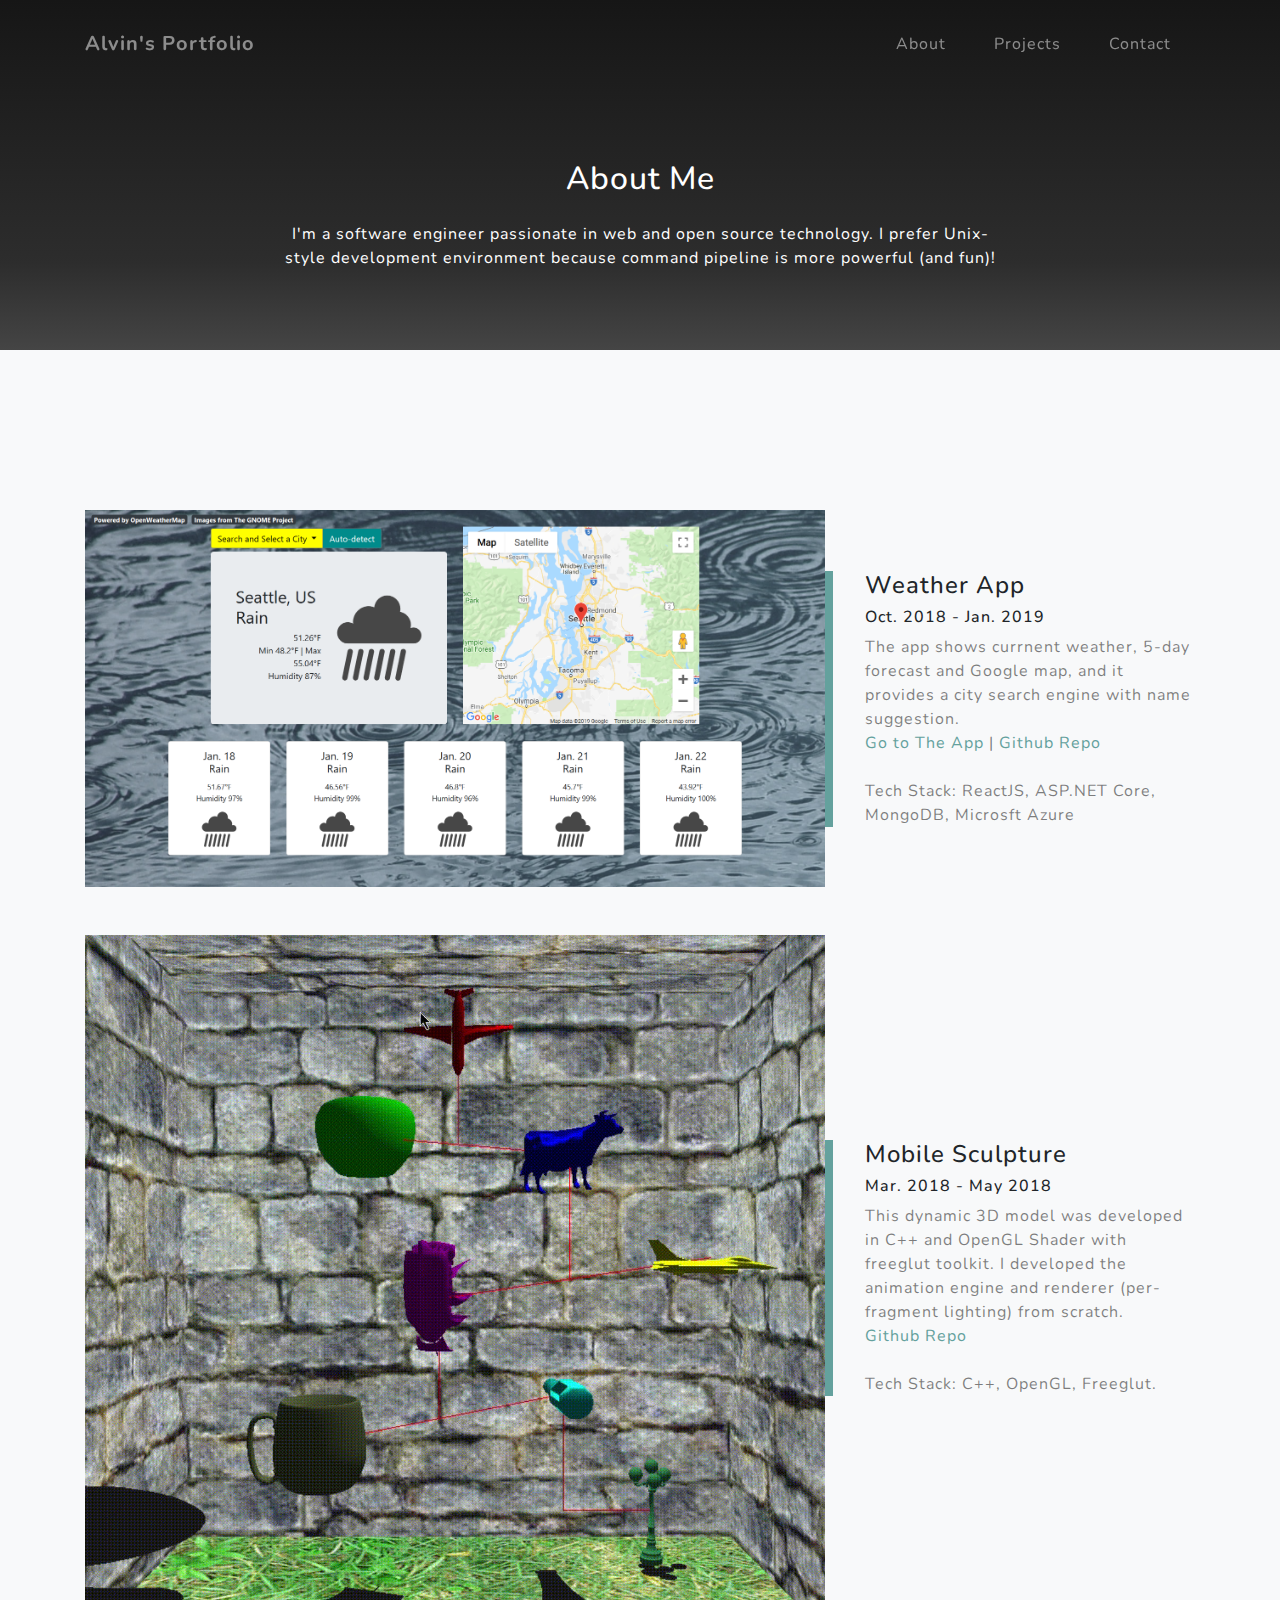
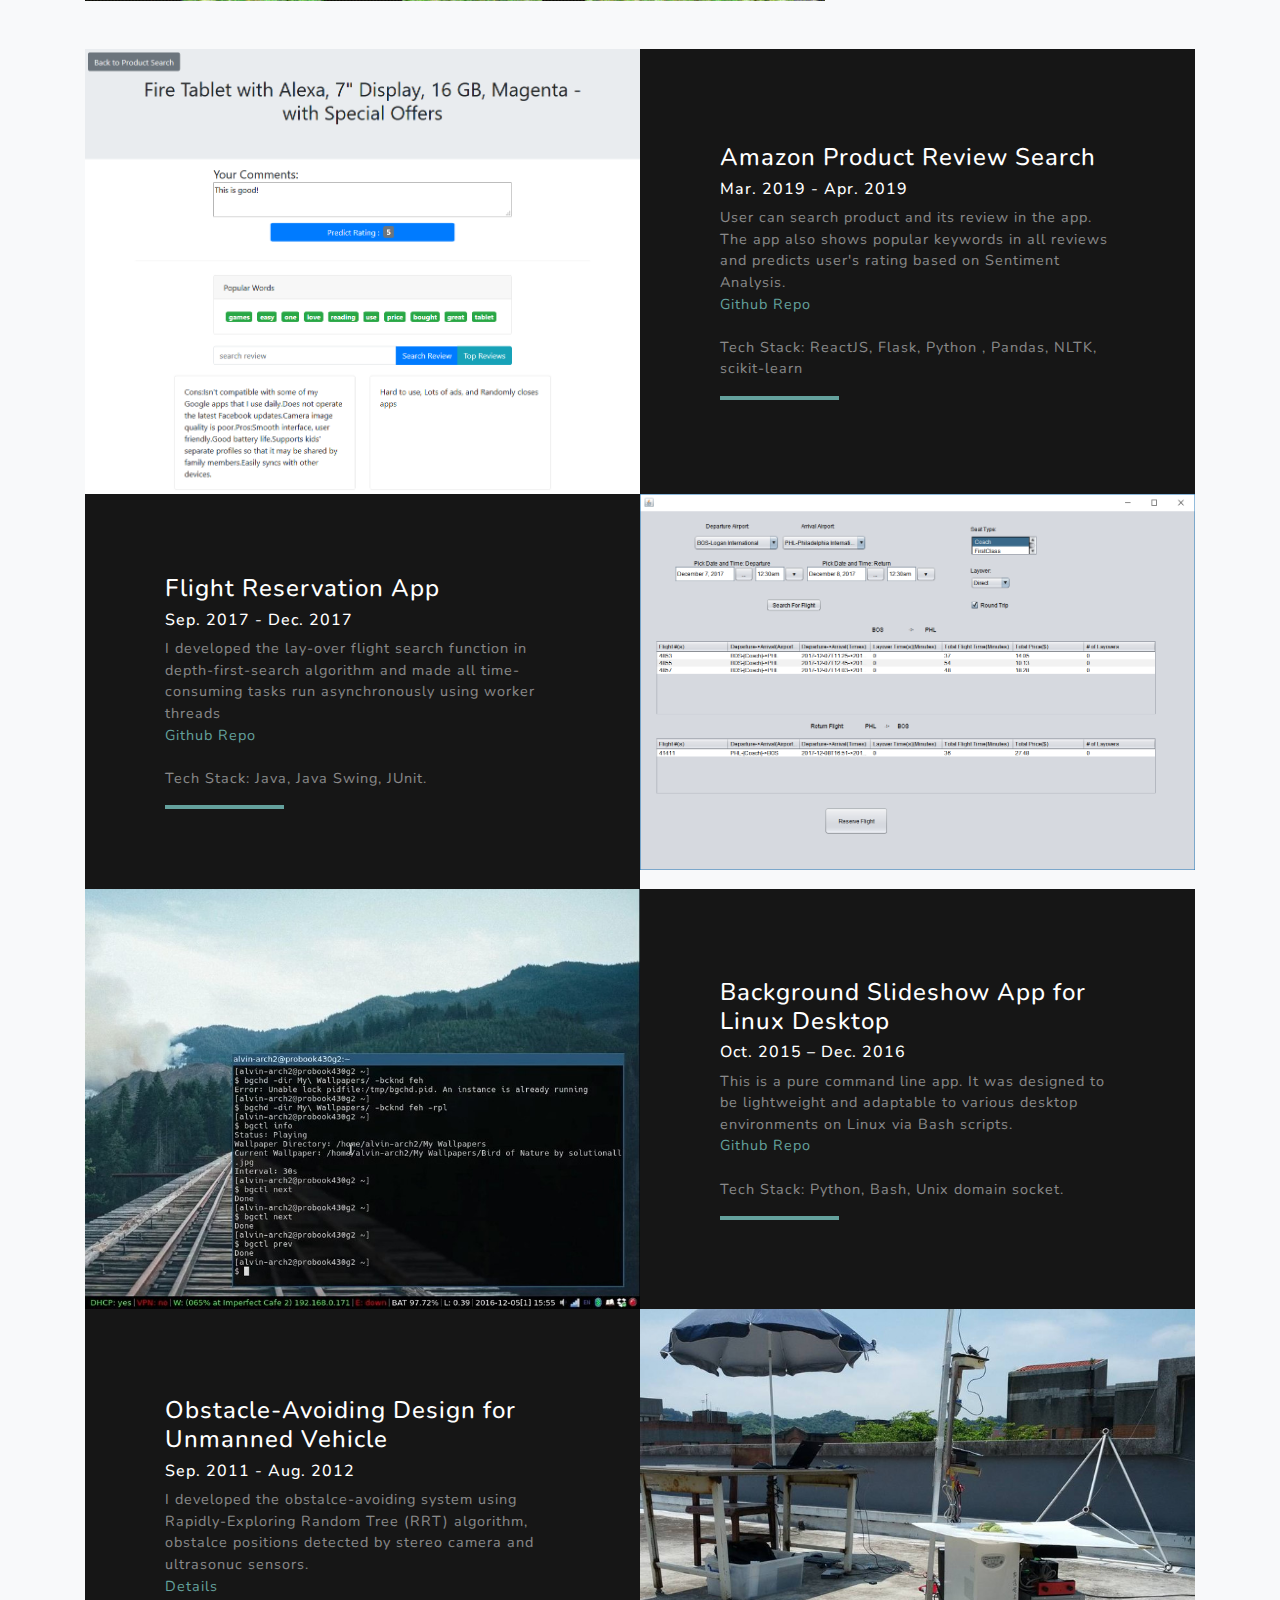
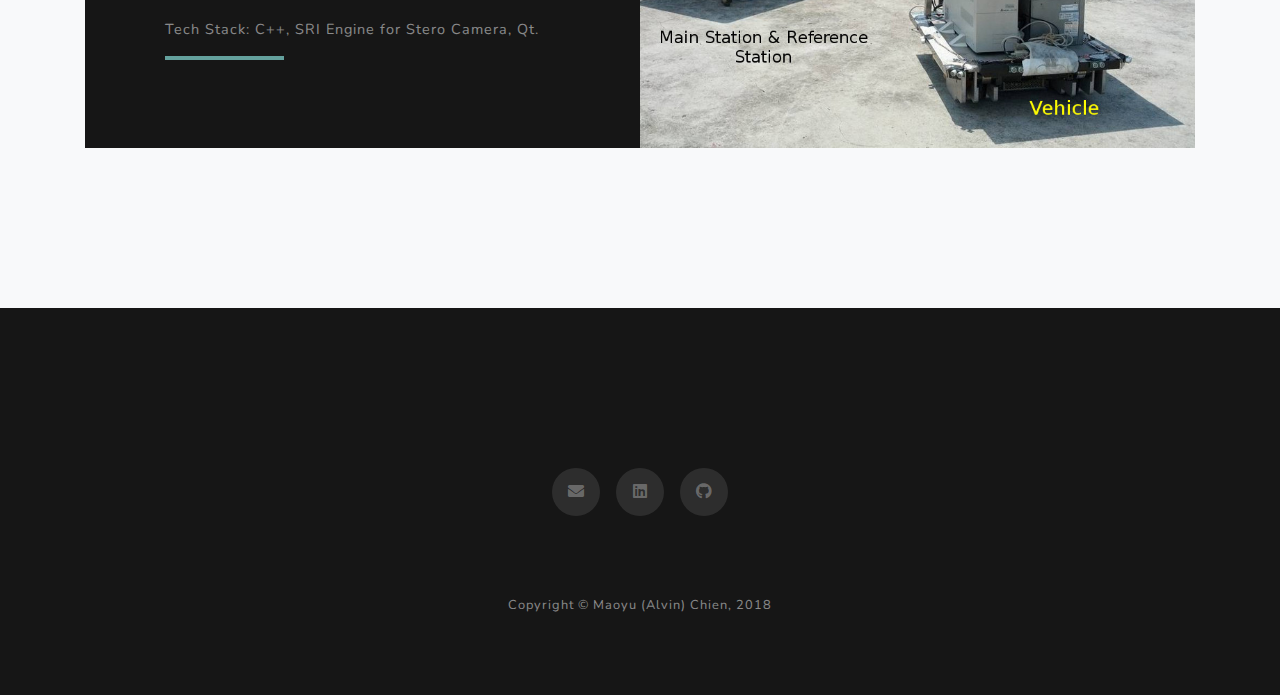
==== index.html @ de22be2c "rearrange content" ====
<!DOCTYPE html>
<html lang="en">

  <head>

    <meta charset="utf-8">
    <meta name="viewport" content="width=device-width, initial-scale=1, shrink-to-fit=no">
    <meta name="description" content="">
    <meta name="author" content="">

    <title>Portfolio</title>

    <!-- Bootstrap core CSS -->
    <link href="vendor/bootstrap/css/bootstrap.min.css" rel="stylesheet">

    <!-- Custom fonts for this template -->
    <link href="vendor/fontawesome-free/css/all.min.css" rel="stylesheet">
    <link href="https://fonts.googleapis.com/css?family=Varela+Round" rel="stylesheet">
    <link href="https://fonts.googleapis.com/css?family=Nunito:200,200i,300,300i,400,400i,600,600i,700,700i,800,800i,900,900i" rel="stylesheet">

    <!-- Custom styles for this template -->
    <link href="css/grayscale.min.css" rel="stylesheet">

    <!-- TODO update font-awesome using npm -->
    <!-- <style>
      a[target="_blank"]:after {
        font-family: 'FontAwesome';
        content: "\f08e";
      }
    </style> -->

  </head>

  <body id="page-top">

    <!-- Navigation -->
    <nav class="navbar navbar-expand-lg navbar-light fixed-top" id="mainNav">
      <div class="container">
        <a class="navbar-brand js-scroll-trigger" href="#page-top">Alvin's Portfolio</a>
        <button class="navbar-toggler navbar-toggler-right" type="button" data-toggle="collapse" data-target="#navbarResponsive" aria-controls="navbarResponsive" aria-expanded="false" aria-label="Toggle navigation">
          Menu
          <i class="fas fa-bars"></i>
        </button>
        <div class="collapse navbar-collapse" id="navbarResponsive">
          <ul class="navbar-nav ml-auto">
            <li class="nav-item">
              <a class="nav-link js-scroll-trigger" href="#about">About</a>
            </li>
            <li class="nav-item">
              <a class="nav-link js-scroll-trigger" href="#projects">Projects</a>
            </li>
            <li class="nav-item">
              <a class="nav-link js-scroll-trigger" href="#contact">Contact</a>
            </li>
          </ul>
        </div>
      </div>
    </nav>

    <!-- About Section -->
    <section id="about" class="about-section text-center">
      <div class="container">
        <div class="row">
          <div class="col-lg-8 mx-auto">
            <h2 class="text-white mb-4">About Me</h2>
              <div class="text-white" style="list-style: none;">
                <p>
                  I'm a software engineer passionate in web and open source technology.
                  I prefer Unix-style development environment because command pipeline is
                  more powerful (and fun)!  
                </p>
              </div>
          </div>
        </div>
      </div>
    </section>

    <!-- Projects Section -->
    <section id="projects" class="projects-section bg-light">
      <div class="container">

        <!-- Featured Project Row -->
        <div class="row align-items-center no-gutters mb-4 mb-lg-5">
          <div class="col-xl-8 col-lg-7">
            <img class="img-fluid mb-3 mb-lg-0" src="img/weather-app.png" alt="">
          </div>
          <div class="col-xl-4 col-lg-5">
            <div class="featured-text text-center text-lg-left">
              <h4>Weather App</h4>
              <h6> Oct. 2018 - Jan. 2019 </h6>
              <p class="text-black-50 mb-0">
                The app shows currnent weather, 5-day forecast and Google map, and it provides a city search engine with name suggestion. 
                <!-- Under the hood, the weather data is provided by OpenWeatherMap, and the complete city list is stored in mLab, 
                a MongoDB server provider. -->
                <br>
                <a href="https://alvinweatherapp.azurewebsites.net/" target="_blank">Go to The App</a> |
                <a href="https://github.com/AlvinJian/SimpleWeatherApp" target="_blank">Github Repo</a>
              </p>
              <br>
              <p class="text-black-50 mb-0">
                Tech Stack: ReactJS, ASP.NET Core, MongoDB, Microsft Azure
              </p>
            </div>
          </div>
        </div>

         <div class="row align-items-center no-gutters mb-4 mb-lg-5">
          <div class="col-xl-8 col-lg-7">
            <img class="img-fluid mb-3 mb-lg-0" src="img/mobile-sculpture.jpg" alt="">
          </div>
          <div class="col-xl-4 col-lg-5">
            <div class="featured-text text-center text-lg-left">
              <h4>Mobile Sculpture</h4>
              <h6> Mar. 2018 - May 2018 </h6>
              <p class="mb-0 text-black-50">
                This dynamic 3D model was developed in C++ and OpenGL Shader with freeglut toolkit. 
                I developed the animation engine and renderer (per-fragment lighting) from scratch.  
                <br>
                <a href="https://github.com/AlvinJian/ComputerGraphics" target="_blank">Github Repo</a>
              </p>      
              <br>
              <p class="mb-0 text-black-50">
                Tech Stack: C++, OpenGL, Freeglut.
              </p>
            </div>
          </div>
        </div>

        <!-- Project One Row -->
        <div class="row justify-content-center no-gutters mb-5 mb-lg-0">
          <div class="col-lg-6">
            <img class="img-fluid" src="img/amazon-product-review.png" alt="">
          </div>
          <div class="col-lg-6">
            <div class="bg-black text-center h-100 project">
              <div class="d-flex h-100">
                <div class="project-text w-100 my-auto text-center text-lg-left">
                  <h4 class="text-white">Amazon Product Review Search</h4>
                  <h6 class="text-white"> Mar. 2019 - Apr. 2019 </h6>
                  <p class="mb-0 text-white-50">
                    User can search product and its review in the app. The app also shows popular keywords in all
                    reviews and predicts user's rating based on Sentiment Analysis. 
                    <br>
                  <a href="https://github.com/AlvinJian/CS525IR" target="_blank">Github Repo</a>
                  </p>
                  <br>
                  <p class="text-white-50 mb-0">
                    Tech Stack: ReactJS, Flask, Python , Pandas, NLTK, scikit-learn
                  </p>
                  <hr class="d-none d-lg-block mb-0 ml-0">
                </div>
              </div>
            </div>
          </div>
        </div>

        <!-- Project Two Row -->
        <div class="row justify-content-center no-gutters">
          <div class="col-lg-6">
            <img class="img-fluid" src="img/flight-app.png" alt="">
          </div>
          <div class="col-lg-6 order-lg-first">
            <div class="bg-black text-center h-100 project">
              <div class="d-flex h-100">
                <div class="project-text w-100 my-auto text-center text-lg-left">
                  <h4 class="text-white">Flight Reservation App</h4>
                  <h6 class="text-white"> Sep. 2017 - Dec. 2017 </h6>
                  <p class="mb-0 text-white-50">
                    I developed the lay-over flight search function in depth-first-search algorithm and made all time-consuming tasks
                    run asynchronously using worker threads
                  </p>
                  <a href="https://github.com/AlvinJian/CS509_Team1" target="_blank">Github Repo</a>
                  <br>
                  <br>
                  <p class="mb-0 text-white-50">
                      Tech Stack: Java, Java Swing, JUnit.
                    </p>
                  <hr class="d-none d-lg-block mb-0 ml-0">
                </div>
              </div>
            </div>
          </div>
        </div>

        <div class="row justify-content-center no-gutters">
            <div class="col-lg-6">
              <img class="img-fluid" src="img/bgch-cmd.jpg" alt="">
            </div>
            <div class="col-lg-6">
              <div class="bg-black text-center h-100 project">
                <div class="d-flex h-100">
                  <div class="project-text w-100 my-auto text-center text-lg-left">
                    <h4 class="text-white"> Background Slideshow App for Linux Desktop </h4>
                    <h6 class="text-white"> Oct. 2015 – Dec. 2016 </h6>
                    <p class="mb-0 text-white-50">
                      This is a pure command line app. It was designed to be lightweight and adaptable to 
                      various desktop environments on Linux via Bash scripts.
                    </p>
                    <a href="https://github.com/AlvinJian/auto_background_changer" target="_blank">Github Repo</a>
                    <br>
                    <br>
                    <p class="mb-0 text-white-50">
                        Tech Stack: Python, Bash, Unix domain socket.
                      </p>
                    <hr class="d-none d-lg-block mb-0 ml-0">
                  </div>
                </div>
              </div>
            </div>
          </div>

        <div class="row justify-content-center no-gutters mb-5 mb-lg-0">
            <div class="col-lg-6">
              <img class="img-fluid" src="img/vehicle.jpg" alt="">
            </div>
            <div class="col-lg-6 order-lg-first">
              <div class="bg-black text-center h-100 project">
                <div class="d-flex h-100">
                  <div class="project-text w-100 my-auto text-center text-lg-left">
                    <h4 class="text-white">Obstacle-Avoiding Design for Unmanned Vehicle</h4>
                    <h6 class="text-white"> Sep. 2011 - Aug. 2012 </h6>
                    <p class="mb-0 text-white-50">
                      I developed the obstalce-avoiding system using Rapidly-Exploring Random Tree (RRT) algorithm, 
                      obstalce positions detected by stereo camera and ultrasonuc sensors. 
                   </p>
                    <a href="./vehicle/contrib.html" target="_blank">Details</a>
                    <br>
                    <br>
                    <p class="mb-0 text-white-50">
                      Tech Stack: C++, SRI Engine for Stero Camera, Qt.
                    </p>
                    <hr class="d-none d-lg-block mb-0 ml-0">
                  </div>
                </div>
              </div>
            </div>
          </div>

      </div>
    </section>

    <!-- Contact Section -->
    <section id="contact" class="contact-section bg-black">
      <div class="container">
        <div class="social d-flex justify-content-center">
          <a href="mailto:alvinchien0624@gmail.com" class="mx-2">
            <i class="fas fa-envelope"></i>
          </a>
          <a href="https://www.linkedin.com/in/maoyu-alvin-chien/" class="mx-2">
            <i class="fab fa-linkedin"></i>
          </a>
          <a href="https://github.com/AlvinJian" class="mx-2">
            <i class="fab fa-github"></i>
          </a>
        </div>
      </div>
    </section>

    <!-- Footer -->
    <footer class="bg-black small text-center text-white-50">
      <div class="container">
        Copyright &copy; Maoyu (Alvin) Chien, 2018
      </div>
    </footer>

    <!-- Bootstrap core JavaScript -->
    <script src="vendor/jquery/jquery.min.js"></script>
    <script src="vendor/bootstrap/js/bootstrap.bundle.min.js"></script>

    <!-- Plugin JavaScript -->
    <script src="vendor/jquery-easing/jquery.easing.min.js"></script>

    <!-- Custom scripts for this template -->
    <script src="js/grayscale.min.js"></script>

  </body>

</html>
---- vendor/fontawesome-free/css/all.min.css ----
/*!
 * Font Awesome Free 5.3.1 by @fontawesome - https://fontawesome.com
 * License - https://fontawesome.com/license/free (Icons: CC BY 4.0, Fonts: SIL OFL 1.1, Code: MIT License)
 */
.fa,.fab,.fal,.far,.fas{-moz-osx-font-smoothing:grayscale;-webkit-font-smoothing:antialiased;display:inline-block;font-style:normal;font-variant:normal;text-rendering:auto;line-height:1}.fa-lg{font-size:1.33333em;line-height:.75em;vertical-align:-.0667em}.fa-xs{font-size:.75em}.fa-sm{font-size:.875em}.fa-1x{font-size:1em}.fa-2x{font-size:2em}.fa-3x{font-size:3em}.fa-4x{font-size:4em}.fa-5x{font-size:5em}.fa-6x{font-size:6em}.fa-7x{font-size:7em}.fa-8x{font-size:8em}.fa-9x{font-size:9em}.fa-10x{font-size:10em}.fa-fw{text-align:center;width:1.25em}.fa-ul{list-style-type:none;margin-left:2.5em;padding-left:0}.fa-ul>li{position:relative}.fa-li{left:-2em;position:absolute;text-align:center;width:2em;line-height:inherit}.fa-border{border:.08em solid #eee;border-radius:.1em;padding:.2em .25em .15em}.fa-pull-left{float:left}.fa-pull-right{float:right}.fa.fa-pull-left,.fab.fa-pull-left,.fal.fa-pull-left,.far.fa-pull-left,.fas.fa-pull-left{margin-right:.3em}.fa.fa-pull-right,.fab.fa-pull-right,.fal.fa-pull-right,.far.fa-pull-right,.fas.fa-pull-right{margin-left:.3em}.fa-spin{animation:fa-spin 2s infinite linear}.fa-pulse{animation:fa-spin 1s infinite steps(8)}@keyframes fa-spin{0%{transform:rotate(0deg)}to{transform:rotate(1turn)}}.fa-rotate-90{-ms-filter:"progid:DXImageTransform.Microsoft.BasicImage(rotation=1)";transform:rotate(90deg)}.fa-rotate-180{-ms-filter:"progid:DXImageTransform.Microsoft.BasicImage(rotation=2)";transform:rotate(180deg)}.fa-rotate-270{-ms-filter:"progid:DXImageTransform.Microsoft.BasicImage(rotation=3)";transform:rotate(270deg)}.fa-flip-horizontal{-ms-filter:"progid:DXImageTransform.Microsoft.BasicImage(rotation=0, mirror=1)";transform:scaleX(-1)}.fa-flip-vertical{transform:scaleY(-1)}.fa-flip-horizontal.fa-flip-vertical,.fa-flip-vertical{-ms-filter:"progid:DXImageTransform.Microsoft.BasicImage(rotation=2, mirror=1)"}.fa-flip-horizontal.fa-flip-vertical{transform:scale(-1)}:root .fa-flip-horizontal,:root .fa-flip-vertical,:root .fa-rotate-90,:root .fa-rotate-180,:root .fa-rotate-270{-webkit-filter:none;filter:none}.fa-stack{display:inline-block;height:2em;line-height:2em;position:relative;vertical-align:middle;width:2em}.fa-stack-1x,.fa-stack-2x{left:0;position:absolute;text-align:center;width:100%}.fa-stack-1x{line-height:inherit}.fa-stack-2x{font-size:2em}.fa-inverse{color:#fff}.fa-500px:before{content:"\f26e"}.fa-accessible-icon:before{content:"\f368"}.fa-accusoft:before{content:"\f369"}.fa-ad:before{content:"\f641"}.fa-address-book:before{content:"\f2b9"}.fa-address-card:before{content:"\f2bb"}.fa-adjust:before{content:"\f042"}.fa-adn:before{content:"\f170"}.fa-adversal:before{content:"\f36a"}.fa-affiliatetheme:before{content:"\f36b"}.fa-air-freshener:before{content:"\f5d0"}.fa-algolia:before{content:"\f36c"}.fa-align-center:before{content:"\f037"}.fa-align-justify:before{content:"\f039"}.fa-align-left:before{content:"\f036"}.fa-align-right:before{content:"\f038"}.fa-alipay:before{content:"\f642"}.fa-allergies:before{content:"\f461"}.fa-amazon:before{content:"\f270"}.fa-amazon-pay:before{content:"\f42c"}.fa-ambulance:before{content:"\f0f9"}.fa-american-sign-language-interpreting:before{content:"\f2a3"}.fa-amilia:before{content:"\f36d"}.fa-anchor:before{content:"\f13d"}.fa-android:before{content:"\f17b"}.fa-angellist:before{content:"\f209"}.fa-angle-double-down:before{content:"\f103"}.fa-angle-double-left:before{content:"\f100"}.fa-angle-double-right:before{content:"\f101"}.fa-angle-double-up:before{content:"\f102"}.fa-angle-down:before{content:"\f107"}.fa-angle-left:before{content:"\f104"}.fa-angle-right:before{content:"\f105"}.fa-angle-up:before{content:"\f106"}.fa-angry:before{content:"\f556"}.fa-angrycreative:before{content:"\f36e"}.fa-angular:before{content:"\f420"}.fa-ankh:before{content:"\f644"}.fa-app-store:before{content:"\f36f"}.fa-app-store-ios:before{content:"\f370"}.fa-apper:before{content:"\f371"}.fa-apple:before{content:"\f179"}.fa-apple-alt:before{content:"\f5d1"}.fa-apple-pay:before{content:"\f415"}.fa-archive:before{content:"\f187"}.fa-archway:before{content:"\f557"}.fa-arrow-alt-circle-down:before{content:"\f358"}.fa-arrow-alt-circle-left:before{content:"\f359"}.fa-arrow-alt-circle-right:before{content:"\f35a"}.fa-arrow-alt-circle-up:before{content:"\f35b"}.fa-arrow-circle-down:before{content:"\f0ab"}.fa-arrow-circle-left:before{content:"\f0a8"}.fa-arrow-circle-right:before{content:"\f0a9"}.fa-arrow-circle-up:before{content:"\f0aa"}.fa-arrow-down:before{content:"\f063"}.fa-arrow-left:before{content:"\f060"}.fa-arrow-right:before{content:"\f061"}.fa-arrow-up:before{content:"\f062"}.fa-arrows-alt:before{content:"\f0b2"}.fa-arrows-alt-h:before{content:"\f337"}.fa-arrows-alt-v:before{content:"\f338"}.fa-assistive-listening-systems:before{content:"\f2a2"}.fa-asterisk:before{content:"\f069"}.fa-asymmetrik:before{content:"\f372"}.fa-at:before{content:"\f1fa"}.fa-atlas:before{content:"\f558"}.fa-atom:before{content:"\f5d2"}.fa-audible:before{content:"\f373"}.fa-audio-description:before{content:"\f29e"}.fa-autoprefixer:before{content:"\f41c"}.fa-avianex:before{content:"\f374"}.fa-aviato:before{content:"\f421"}.fa-award:before{content:"\f559"}.fa-aws:before{content:"\f375"}.fa-backspace:before{content:"\f55a"}.fa-backward:before{content:"\f04a"}.fa-balance-scale:before{content:"\f24e"}.fa-ban:before{content:"\f05e"}.fa-band-aid:before{content:"\f462"}.fa-bandcamp:before{content:"\f2d5"}.fa-barcode:before{content:"\f02a"}.fa-bars:before{content:"\f0c9"}.fa-baseball-ball:before{content:"\f433"}.fa-basketball-ball:before{content:"\f434"}.fa-bath:before{content:"\f2cd"}.fa-battery-empty:before{content:"\f244"}.fa-battery-full:before{content:"\f240"}.fa-battery-half:before{content:"\f242"}.fa-battery-quarter:before{content:"\f243"}.fa-battery-three-quarters:before{content:"\f241"}.fa-bed:before{content:"\f236"}.fa-beer:before{content:"\f0fc"}.fa-behance:before{content:"\f1b4"}.fa-behance-square:before{content:"\f1b5"}.fa-bell:before{content:"\f0f3"}.fa-bell-slash:before{content:"\f1f6"}.fa-bezier-curve:before{content:"\f55b"}.fa-bible:before{content:"\f647"}.fa-bicycle:before{content:"\f206"}.fa-bimobject:before{content:"\f378"}.fa-binoculars:before{content:"\f1e5"}.fa-birthday-cake:before{content:"\f1fd"}.fa-bitbucket:before{content:"\f171"}.fa-bitcoin:before{content:"\f379"}.fa-bity:before{content:"\f37a"}.fa-black-tie:before{content:"\f27e"}.fa-blackberry:before{content:"\f37b"}.fa-blender:before{content:"\f517"}.fa-blind:before{content:"\f29d"}.fa-blogger:before{content:"\f37c"}.fa-blogger-b:before{content:"\f37d"}.fa-bluetooth:before{content:"\f293"}.fa-bluetooth-b:before{content:"\f294"}.fa-bold:before{content:"\f032"}.fa-bolt:before{content:"\f0e7"}.fa-bomb:before{content:"\f1e2"}.fa-bone:before{content:"\f5d7"}.fa-bong:before{content:"\f55c"}.fa-book:before{content:"\f02d"}.fa-book-open:before{content:"\f518"}.fa-book-reader:before{content:"\f5da"}.fa-bookmark:before{content:"\f02e"}.fa-bowling-ball:before{content:"\f436"}.fa-box:before{content:"\f466"}.fa-box-open:before{content:"\f49e"}.fa-boxes:before{content:"\f468"}.fa-braille:before{content:"\f2a1"}.fa-brain:before{content:"\f5dc"}.fa-briefcase:before{content:"\f0b1"}.fa-briefcase-medical:before{content:"\f469"}.fa-broadcast-tower:before{content:"\f519"}.fa-broom:before{content:"\f51a"}.fa-brush:before{content:"\f55d"}.fa-btc:before{content:"\f15a"}.fa-bug:before{content:"\f188"}.fa-building:before{content:"\f1ad"}.fa-bullhorn:before{content:"\f0a1"}.fa-bullseye:before{content:"\f140"}.fa-burn:before{content:"\f46a"}.fa-buromobelexperte:before{content:"\f37f"}.fa-bus:before{content:"\f207"}.fa-bus-alt:before{content:"\f55e"}.fa-business-time:before{content:"\f64a"}.fa-buysellads:before{content:"\f20d"}.fa-calculator:before{content:"\f1ec"}.fa-calendar:before{content:"\f133"}.fa-calendar-alt:before{content:"\f073"}.fa-calendar-check:before{content:"\f274"}.fa-calendar-minus:before{content:"\f272"}.fa-calendar-plus:before{content:"\f271"}.fa-calendar-times:before{content:"\f273"}.fa-camera:before{content:"\f030"}.fa-camera-retro:before{content:"\f083"}.fa-cannabis:before{content:"\f55f"}.fa-capsules:before{content:"\f46b"}.fa-car:before{content:"\f1b9"}.fa-car-alt:before{content:"\f5de"}.fa-car-battery:before{content:"\f5df"}.fa-car-crash:before{content:"\f5e1"}.fa-car-side:before{content:"\f5e4"}.fa-caret-down:before{content:"\f0d7"}.fa-caret-left:before{content:"\f0d9"}.fa-caret-right:before{content:"\f0da"}.fa-caret-square-down:before{content:"\f150"}.fa-caret-square-left:before{content:"\f191"}.fa-caret-square-right:before{content:"\f152"}.fa-caret-square-up:before{content:"\f151"}.fa-caret-up:before{content:"\f0d8"}.fa-cart-arrow-down:before{content:"\f218"}.fa-cart-plus:before{content:"\f217"}.fa-cc-amazon-pay:before{content:"\f42d"}.fa-cc-amex:before{content:"\f1f3"}.fa-cc-apple-pay:before{content:"\f416"}.fa-cc-diners-club:before{content:"\f24c"}.fa-cc-discover:before{content:"\f1f2"}.fa-cc-jcb:before{content:"\f24b"}.fa-cc-mastercard:before{content:"\f1f1"}.fa-cc-paypal:before{content:"\f1f4"}.fa-cc-stripe:before{content:"\f1f5"}.fa-cc-visa:before{content:"\f1f0"}.fa-centercode:before{content:"\f380"}.fa-certificate:before{content:"\f0a3"}.fa-chalkboard:before{content:"\f51b"}.fa-chalkboard-teacher:before{content:"\f51c"}.fa-charging-station:before{content:"\f5e7"}.fa-chart-area:before{content:"\f1fe"}.fa-chart-bar:before{content:"\f080"}.fa-chart-line:before{content:"\f201"}.fa-chart-pie:before{content:"\f200"}.fa-check:before{content:"\f00c"}.fa-check-circle:before{content:"\f058"}.fa-check-double:before{content:"\f560"}.fa-check-square:before{content:"\f14a"}.fa-chess:before{content:"\f439"}.fa-chess-bishop:before{content:"\f43a"}.fa-chess-board:before{content:"\f43c"}.fa-chess-king:before{content:"\f43f"}.fa-chess-knight:before{content:"\f441"}.fa-chess-pawn:before{content:"\f443"}.fa-chess-queen:before{content:"\f445"}.fa-chess-rook:before{content:"\f447"}.fa-chevron-circle-down:before{content:"\f13a"}.fa-chevron-circle-left:before{content:"\f137"}.fa-chevron-circle-right:before{content:"\f138"}.fa-chevron-circle-up:before{content:"\f139"}.fa-chevron-down:before{content:"\f078"}.fa-chevron-left:before{content:"\f053"}.fa-chevron-right:before{content:"\f054"}.fa-chevron-up:before{content:"\f077"}.fa-child:before{content:"\f1ae"}.fa-chrome:before{content:"\f268"}.fa-church:before{content:"\f51d"}.fa-circle:before{content:"\f111"}.fa-circle-notch:before{content:"\f1ce"}.fa-city:before{content:"\f64f"}.fa-clipboard:before{content:"\f328"}.fa-clipboard-check:before{content:"\f46c"}.fa-clipboard-list:before{content:"\f46d"}.fa-clock:before{content:"\f017"}.fa-clone:before{content:"\f24d"}.fa-closed-captioning:before{content:"\f20a"}.fa-cloud:before{content:"\f0c2"}.fa-cloud-download-alt:before{content:"\f381"}.fa-cloud-upload-alt:before{content:"\f382"}.fa-cloudscale:before{content:"\f383"}.fa-cloudsmith:before{content:"\f384"}.fa-cloudversify:before{content:"\f385"}.fa-cocktail:before{content:"\f561"}.fa-code:before{content:"\f121"}.fa-code-branch:before{content:"\f126"}.fa-codepen:before{content:"\f1cb"}.fa-codiepie:before{content:"\f284"}.fa-coffee:before{content:"\f0f4"}.fa-cog:before{content:"\f013"}.fa-cogs:before{content:"\f085"}.fa-coins:before{content:"\f51e"}.fa-columns:before{content:"\f0db"}.fa-comment:before{content:"\f075"}.fa-comment-alt:before{content:"\f27a"}.fa-comment-dollar:before{content:"\f651"}.fa-comment-dots:before{content:"\f4ad"}.fa-comment-slash:before{content:"\f4b3"}.fa-comments:before{content:"\f086"}.fa-comments-dollar:before{content:"\f653"}.fa-compact-disc:before{content:"\f51f"}.fa-compass:before{content:"\f14e"}.fa-compress:before{content:"\f066"}.fa-concierge-bell:before{content:"\f562"}.fa-connectdevelop:before{content:"\f20e"}.fa-contao:before{content:"\f26d"}.fa-cookie:before{content:"\f563"}.fa-cookie-bite:before{content:"\f564"}.fa-copy:before{content:"\f0c5"}.fa-copyright:before{content:"\f1f9"}.fa-couch:before{content:"\f4b8"}.fa-cpanel:before{content:"\f388"}.fa-creative-commons:before{content:"\f25e"}.fa-creative-commons-by:before{content:"\f4e7"}.fa-creative-commons-nc:before{content:"\f4e8"}.fa-creative-commons-nc-eu:before{content:"\f4e9"}.fa-creative-commons-nc-jp:before{content:"\f4ea"}.fa-creative-commons-nd:before{content:"\f4eb"}.fa-creative-commons-pd:before{content:"\f4ec"}.fa-creative-commons-pd-alt:before{content:"\f4ed"}.fa-creative-commons-remix:before{content:"\f4ee"}.fa-creative-commons-sa:before{content:"\f4ef"}.fa-creative-commons-sampling:before{content:"\f4f0"}.fa-creative-commons-sampling-plus:before{content:"\f4f1"}.fa-creative-commons-share:before{content:"\f4f2"}.fa-credit-card:before{content:"\f09d"}.fa-crop:before{content:"\f125"}.fa-crop-alt:before{content:"\f565"}.fa-cross:before{content:"\f654"}.fa-crosshairs:before{content:"\f05b"}.fa-crow:before{content:"\f520"}.fa-crown:before{content:"\f521"}.fa-css3:before{content:"\f13c"}.fa-css3-alt:before{content:"\f38b"}.fa-cube:before{content:"\f1b2"}.fa-cubes:before{content:"\f1b3"}.fa-cut:before{content:"\f0c4"}.fa-cuttlefish:before{content:"\f38c"}.fa-d-and-d:before{content:"\f38d"}.fa-dashcube:before{content:"\f210"}.fa-database:before{content:"\f1c0"}.fa-deaf:before{content:"\f2a4"}.fa-delicious:before{content:"\f1a5"}.fa-deploydog:before{content:"\f38e"}.fa-deskpro:before{content:"\f38f"}.fa-desktop:before{content:"\f108"}.fa-deviantart:before{content:"\f1bd"}.fa-dharmachakra:before{content:"\f655"}.fa-diagnoses:before{content:"\f470"}.fa-dice:before{content:"\f522"}.fa-dice-five:before{content:"\f523"}.fa-dice-four:before{content:"\f524"}.fa-dice-one:before{content:"\f525"}.fa-dice-six:before{content:"\f526"}.fa-dice-three:before{content:"\f527"}.fa-dice-two:before{content:"\f528"}.fa-digg:before{content:"\f1a6"}.fa-digital-ocean:before{content:"\f391"}.fa-digital-tachograph:before{content:"\f566"}.fa-directions:before{content:"\f5eb"}.fa-discord:before{content:"\f392"}.fa-discourse:before{content:"\f393"}.fa-divide:before{content:"\f529"}.fa-dizzy:before{content:"\f567"}.fa-dna:before{content:"\f471"}.fa-dochub:before{content:"\f394"}.fa-docker:before{content:"\f395"}.fa-dollar-sign:before{content:"\f155"}.fa-dolly:before{content:"\f472"}.fa-dolly-flatbed:before{content:"\f474"}.fa-donate:before{content:"\f4b9"}.fa-door-closed:before{content:"\f52a"}.fa-door-open:before{content:"\f52b"}.fa-dot-circle:before{content:"\f192"}.fa-dove:before{content:"\f4ba"}.fa-download:before{content:"\f019"}.fa-draft2digital:before{content:"\f396"}.fa-drafting-compass:before{content:"\f568"}.fa-draw-polygon:before{content:"\f5ee"}.fa-dribbble:before{content:"\f17d"}.fa-dribbble-square:before{content:"\f397"}.fa-dropbox:before{content:"\f16b"}.fa-drum:before{content:"\f569"}.fa-drum-steelpan:before{content:"\f56a"}.fa-drupal:before{content:"\f1a9"}.fa-dumbbell:before{content:"\f44b"}.fa-dyalog:before{content:"\f399"}.fa-earlybirds:before{content:"\f39a"}.fa-ebay:before{content:"\f4f4"}.fa-edge:before{content:"\f282"}.fa-edit:before{content:"\f044"}.fa-eject:before{content:"\f052"}.fa-elementor:before{content:"\f430"}.fa-ellipsis-h:before{content:"\f141"}.fa-ellipsis-v:before{content:"\f142"}.fa-ello:before{content:"\f5f1"}.fa-ember:before{content:"\f423"}.fa-empire:before{content:"\f1d1"}.fa-envelope:before{content:"\f0e0"}.fa-envelope-open:before{content:"\f2b6"}.fa-envelope-open-text:before{content:"\f658"}.fa-envelope-square:before{content:"\f199"}.fa-envira:before{content:"\f299"}.fa-equals:before{content:"\f52c"}.fa-eraser:before{content:"\f12d"}.fa-erlang:before{content:"\f39d"}.fa-ethereum:before{content:"\f42e"}.fa-etsy:before{content:"\f2d7"}.fa-euro-sign:before{content:"\f153"}.fa-exchange-alt:before{content:"\f362"}.fa-exclamation:before{content:"\f12a"}.fa-exclamation-circle:before{content:"\f06a"}.fa-exclamation-triangle:before{content:"\f071"}.fa-expand:before{content:"\f065"}.fa-expand-arrows-alt:before{content:"\f31e"}.fa-expeditedssl:before{content:"\f23e"}.fa-external-link-alt:before{content:"\f35d"}.fa-external-link-square-alt:before{content:"\f360"}.fa-eye:before{content:"\f06e"}.fa-eye-dropper:before{content:"\f1fb"}.fa-eye-slash:before{content:"\f070"}.fa-facebook:before{content:"\f09a"}.fa-facebook-f:before{content:"\f39e"}.fa-facebook-messenger:before{content:"\f39f"}.fa-facebook-square:before{content:"\f082"}.fa-fast-backward:before{content:"\f049"}.fa-fast-forward:before{content:"\f050"}.fa-fax:before{content:"\f1ac"}.fa-feather:before{content:"\f52d"}.fa-feather-alt:before{content:"\f56b"}.fa-female:before{content:"\f182"}.fa-fighter-jet:before{content:"\f0fb"}.fa-file:before{content:"\f15b"}.fa-file-alt:before{content:"\f15c"}.fa-file-archive:before{content:"\f1c6"}.fa-file-audio:before{content:"\f1c7"}.fa-file-code:before{content:"\f1c9"}.fa-file-contract:before{content:"\f56c"}.fa-file-download:before{content:"\f56d"}.fa-file-excel:before{content:"\f1c3"}.fa-file-export:before{content:"\f56e"}.fa-file-image:before{content:"\f1c5"}.fa-file-import:before{content:"\f56f"}.fa-file-invoice:before{content:"\f570"}.fa-file-invoice-dollar:before{content:"\f571"}.fa-file-medical:before{content:"\f477"}.fa-file-medical-alt:before{content:"\f478"}.fa-file-pdf:before{content:"\f1c1"}.fa-file-powerpoint:before{content:"\f1c4"}.fa-file-prescription:before{content:"\f572"}.fa-file-signature:before{content:"\f573"}.fa-file-upload:before{content:"\f574"}.fa-file-video:before{content:"\f1c8"}.fa-file-word:before{content:"\f1c2"}.fa-fill:before{content:"\f575"}.fa-fill-drip:before{content:"\f576"}.fa-film:before{content:"\f008"}.fa-filter:before{content:"\f0b0"}.fa-fingerprint:before{content:"\f577"}.fa-fire:before{content:"\f06d"}.fa-fire-extinguisher:before{content:"\f134"}.fa-firefox:before{content:"\f269"}.fa-first-aid:before{content:"\f479"}.fa-first-order:before{content:"\f2b0"}.fa-first-order-alt:before{content:"\f50a"}.fa-firstdraft:before{content:"\f3a1"}.fa-fish:before{content:"\f578"}.fa-flag:before{content:"\f024"}.fa-flag-checkered:before{content:"\f11e"}.fa-flask:before{content:"\f0c3"}.fa-flickr:before{content:"\f16e"}.fa-flipboard:before{content:"\f44d"}.fa-flushed:before{content:"\f579"}.fa-fly:before{content:"\f417"}.fa-folder:before{content:"\f07b"}.fa-folder-minus:before{content:"\f65d"}.fa-folder-open:before{content:"\f07c"}.fa-folder-plus:before{content:"\f65e"}.fa-font:before{content:"\f031"}.fa-font-awesome:before{content:"\f2b4"}.fa-font-awesome-alt:before{content:"\f35c"}.fa-font-awesome-flag:before{content:"\f425"}.fa-font-awesome-logo-full:before{content:"\f4e6"}.fa-fonticons:before{content:"\f280"}.fa-fonticons-fi:before{content:"\f3a2"}.fa-football-ball:before{content:"\f44e"}.fa-fort-awesome:before{content:"\f286"}.fa-fort-awesome-alt:before{content:"\f3a3"}.fa-forumbee:before{content:"\f211"}.fa-forward:before{content:"\f04e"}.fa-foursquare:before{content:"\f180"}.fa-free-code-camp:before{content:"\f2c5"}.fa-freebsd:before{content:"\f3a4"}.fa-frog:before{content:"\f52e"}.fa-frown:before{content:"\f119"}.fa-frown-open:before{content:"\f57a"}.fa-fulcrum:before{content:"\f50b"}.fa-funnel-dollar:before{content:"\f662"}.fa-futbol:before{content:"\f1e3"}.fa-galactic-republic:before{content:"\f50c"}.fa-galactic-senate:before{content:"\f50d"}.fa-gamepad:before{content:"\f11b"}.fa-gas-pump:before{content:"\f52f"}.fa-gavel:before{content:"\f0e3"}.fa-gem:before{content:"\f3a5"}.fa-genderless:before{content:"\f22d"}.fa-get-pocket:before{content:"\f265"}.fa-gg:before{content:"\f260"}.fa-gg-circle:before{content:"\f261"}.fa-gift:before{content:"\f06b"}.fa-git:before{content:"\f1d3"}.fa-git-square:before{content:"\f1d2"}.fa-github:before{content:"\f09b"}.fa-github-alt:before{content:"\f113"}.fa-github-square:before{content:"\f092"}.fa-gitkraken:before{content:"\f3a6"}.fa-gitlab:before{content:"\f296"}.fa-gitter:before{content:"\f426"}.fa-glass-martini:before{content:"\f000"}.fa-glass-martini-alt:before{content:"\f57b"}.fa-glasses:before{content:"\f530"}.fa-glide:before{content:"\f2a5"}.fa-glide-g:before{content:"\f2a6"}.fa-globe:before{content:"\f0ac"}.fa-globe-africa:before{content:"\f57c"}.fa-globe-americas:before{content:"\f57d"}.fa-globe-asia:before{content:"\f57e"}.fa-gofore:before{content:"\f3a7"}.fa-golf-ball:before{content:"\f450"}.fa-goodreads:before{content:"\f3a8"}.fa-goodreads-g:before{content:"\f3a9"}.fa-google:before{content:"\f1a0"}.fa-google-drive:before{content:"\f3aa"}.fa-google-play:before{content:"\f3ab"}.fa-google-plus:before{content:"\f2b3"}.fa-google-plus-g:before{content:"\f0d5"}.fa-google-plus-square:before{content:"\f0d4"}.fa-google-wallet:before{content:"\f1ee"}.fa-gopuram:before{content:"\f664"}.fa-graduation-cap:before{content:"\f19d"}.fa-gratipay:before{content:"\f184"}.fa-grav:before{content:"\f2d6"}.fa-greater-than:before{content:"\f531"}.fa-greater-than-equal:before{content:"\f532"}.fa-grimace:before{content:"\f57f"}.fa-grin:before{content:"\f580"}.fa-grin-alt:before{content:"\f581"}.fa-grin-beam:before{content:"\f582"}.fa-grin-beam-sweat:before{content:"\f583"}.fa-grin-hearts:before{content:"\f584"}.fa-grin-squint:before{content:"\f585"}.fa-grin-squint-tears:before{content:"\f586"}.fa-grin-stars:before{content:"\f587"}.fa-grin-tears:before{content:"\f588"}.fa-grin-tongue:before{content:"\f589"}.fa-grin-tongue-squint:before{content:"\f58a"}.fa-grin-tongue-wink:before{content:"\f58b"}.fa-grin-wink:before{content:"\f58c"}.fa-grip-horizontal:before{content:"\f58d"}.fa-grip-vertical:before{content:"\f58e"}.fa-gripfire:before{content:"\f3ac"}.fa-grunt:before{content:"\f3ad"}.fa-gulp:before{content:"\f3ae"}.fa-h-square:before{content:"\f0fd"}.fa-hacker-news:before{content:"\f1d4"}.fa-hacker-news-square:before{content:"\f3af"}.fa-hackerrank:before{content:"\f5f7"}.fa-hamsa:before{content:"\f665"}.fa-hand-holding:before{content:"\f4bd"}.fa-hand-holding-heart:before{content:"\f4be"}.fa-hand-holding-usd:before{content:"\f4c0"}.fa-hand-lizard:before{content:"\f258"}.fa-hand-paper:before{content:"\f256"}.fa-hand-peace:before{content:"\f25b"}.fa-hand-point-down:before{content:"\f0a7"}.fa-hand-point-left:before{content:"\f0a5"}.fa-hand-point-right:before{content:"\f0a4"}.fa-hand-point-up:before{content:"\f0a6"}.fa-hand-pointer:before{content:"\f25a"}.fa-hand-rock:before{content:"\f255"}.fa-hand-scissors:before{content:"\f257"}.fa-hand-spock:before{content:"\f259"}.fa-hands:before{content:"\f4c2"}.fa-hands-helping:before{content:"\f4c4"}.fa-handshake:before{content:"\f2b5"}.fa-hashtag:before{content:"\f292"}.fa-haykal:before{content:"\f666"}.fa-hdd:before{content:"\f0a0"}.fa-heading:before{content:"\f1dc"}.fa-headphones:before{content:"\f025"}.fa-headphones-alt:before{content:"\f58f"}.fa-headset:before{content:"\f590"}.fa-heart:before{content:"\f004"}.fa-heartbeat:before{content:"\f21e"}.fa-helicopter:before{content:"\f533"}.fa-highlighter:before{content:"\f591"}.fa-hips:before{content:"\f452"}.fa-hire-a-helper:before{content:"\f3b0"}.fa-history:before{content:"\f1da"}.fa-hockey-puck:before{content:"\f453"}.fa-home:before{content:"\f015"}.fa-hooli:before{content:"\f427"}.fa-hornbill:before{content:"\f592"}.fa-hospital:before{content:"\f0f8"}.fa-hospital-alt:before{content:"\f47d"}.fa-hospital-symbol:before{content:"\f47e"}.fa-hot-tub:before{content:"\f593"}.fa-hotel:before{content:"\f594"}.fa-hotjar:before{content:"\f3b1"}.fa-hourglass:before{content:"\f254"}.fa-hourglass-end:before{content:"\f253"}.fa-hourglass-half:before{content:"\f252"}.fa-hourglass-start:before{content:"\f251"}.fa-houzz:before{content:"\f27c"}.fa-html5:before{content:"\f13b"}.fa-hubspot:before{content:"\f3b2"}.fa-i-cursor:before{content:"\f246"}.fa-id-badge:before{content:"\f2c1"}.fa-id-card:before{content:"\f2c2"}.fa-id-card-alt:before{content:"\f47f"}.fa-image:before{content:"\f03e"}.fa-images:before{content:"\f302"}.fa-imdb:before{content:"\f2d8"}.fa-inbox:before{content:"\f01c"}.fa-indent:before{content:"\f03c"}.fa-industry:before{content:"\f275"}.fa-infinity:before{content:"\f534"}.fa-info:before{content:"\f129"}.fa-info-circle:before{content:"\f05a"}.fa-instagram:before{content:"\f16d"}.fa-internet-explorer:before{content:"\f26b"}.fa-ioxhost:before{content:"\f208"}.fa-italic:before{content:"\f033"}.fa-itunes:before{content:"\f3b4"}.fa-itunes-note:before{content:"\f3b5"}.fa-java:before{content:"\f4e4"}.fa-jedi:before{content:"\f669"}.fa-jedi-order:before{content:"\f50e"}.fa-jenkins:before{content:"\f3b6"}.fa-joget:before{content:"\f3b7"}.fa-joint:before{content:"\f595"}.fa-joomla:before{content:"\f1aa"}.fa-journal-whills:before{content:"\f66a"}.fa-js:before{content:"\f3b8"}.fa-js-square:before{content:"\f3b9"}.fa-jsfiddle:before{content:"\f1cc"}.fa-kaaba:before{content:"\f66b"}.fa-kaggle:before{content:"\f5fa"}.fa-key:before{content:"\f084"}.fa-keybase:before{content:"\f4f5"}.fa-keyboard:before{content:"\f11c"}.fa-keycdn:before{content:"\f3ba"}.fa-khanda:before{content:"\f66d"}.fa-kickstarter:before{content:"\f3bb"}.fa-kickstarter-k:before{content:"\f3bc"}.fa-kiss:before{content:"\f596"}.fa-kiss-beam:before{content:"\f597"}.fa-kiss-wink-heart:before{content:"\f598"}.fa-kiwi-bird:before{content:"\f535"}.fa-korvue:before{content:"\f42f"}.fa-landmark:before{content:"\f66f"}.fa-language:before{content:"\f1ab"}.fa-laptop:before{content:"\f109"}.fa-laptop-code:before{content:"\f5fc"}.fa-laravel:before{content:"\f3bd"}.fa-lastfm:before{content:"\f202"}.fa-lastfm-square:before{content:"\f203"}.fa-laugh:before{content:"\f599"}.fa-laugh-beam:before{content:"\f59a"}.fa-laugh-squint:before{content:"\f59b"}.fa-laugh-wink:before{content:"\f59c"}.fa-layer-group:before{content:"\f5fd"}.fa-leaf:before{content:"\f06c"}.fa-leanpub:before{content:"\f212"}.fa-lemon:before{content:"\f094"}.fa-less:before{content:"\f41d"}.fa-less-than:before{content:"\f536"}.fa-less-than-equal:before{content:"\f537"}.fa-level-down-alt:before{content:"\f3be"}.fa-level-up-alt:before{content:"\f3bf"}.fa-life-ring:before{content:"\f1cd"}.fa-lightbulb:before{content:"\f0eb"}.fa-line:before{content:"\f3c0"}.fa-link:before{content:"\f0c1"}.fa-linkedin:before{content:"\f08c"}.fa-linkedin-in:before{content:"\f0e1"}.fa-linode:before{content:"\f2b8"}.fa-linux:before{content:"\f17c"}.fa-lira-sign:before{content:"\f195"}.fa-list:before{content:"\f03a"}.fa-list-alt:before{content:"\f022"}.fa-list-ol:before{content:"\f0cb"}.fa-list-ul:before{content:"\f0ca"}.fa-location-arrow:before{content:"\f124"}.fa-lock:before{content:"\f023"}.fa-lock-open:before{content:"\f3c1"}.fa-long-arrow-alt-down:before{content:"\f309"}.fa-long-arrow-alt-left:before{content:"\f30a"}.fa-long-arrow-alt-right:before{content:"\f30b"}.fa-long-arrow-alt-up:before{content:"\f30c"}.fa-low-vision:before{content:"\f2a8"}.fa-luggage-cart:before{content:"\f59d"}.fa-lyft:before{content:"\f3c3"}.fa-magento:before{content:"\f3c4"}.fa-magic:before{content:"\f0d0"}.fa-magnet:before{content:"\f076"}.fa-mail-bulk:before{content:"\f674"}.fa-mailchimp:before{content:"\f59e"}.fa-male:before{content:"\f183"}.fa-mandalorian:before{content:"\f50f"}.fa-map:before{content:"\f279"}.fa-map-marked:before{content:"\f59f"}.fa-map-marked-alt:before{content:"\f5a0"}.fa-map-marker:before{content:"\f041"}.fa-map-marker-alt:before{content:"\f3c5"}.fa-map-pin:before{content:"\f276"}.fa-map-signs:before{content:"\f277"}.fa-markdown:before{content:"\f60f"}.fa-marker:before{content:"\f5a1"}.fa-mars:before{content:"\f222"}.fa-mars-double:before{content:"\f227"}.fa-mars-stroke:before{content:"\f229"}.fa-mars-stroke-h:before{content:"\f22b"}.fa-mars-stroke-v:before{content:"\f22a"}.fa-mastodon:before{content:"\f4f6"}.fa-maxcdn:before{content:"\f136"}.fa-medal:before{content:"\f5a2"}.fa-medapps:before{content:"\f3c6"}.fa-medium:before{content:"\f23a"}.fa-medium-m:before{content:"\f3c7"}.fa-medkit:before{content:"\f0fa"}.fa-medrt:before{content:"\f3c8"}.fa-meetup:before{content:"\f2e0"}.fa-megaport:before{content:"\f5a3"}.fa-meh:before{content:"\f11a"}.fa-meh-blank:before{content:"\f5a4"}.fa-meh-rolling-eyes:before{content:"\f5a5"}.fa-memory:before{content:"\f538"}.fa-menorah:before{content:"\f676"}.fa-mercury:before{content:"\f223"}.fa-microchip:before{content:"\f2db"}.fa-microphone:before{content:"\f130"}.fa-microphone-alt:before{content:"\f3c9"}.fa-microphone-alt-slash:before{content:"\f539"}.fa-microphone-slash:before{content:"\f131"}.fa-microscope:before{content:"\f610"}.fa-microsoft:before{content:"\f3ca"}.fa-minus:before{content:"\f068"}.fa-minus-circle:before{content:"\f056"}.fa-minus-square:before{content:"\f146"}.fa-mix:before{content:"\f3cb"}.fa-mixcloud:before{content:"\f289"}.fa-mizuni:before{content:"\f3cc"}.fa-mobile:before{content:"\f10b"}.fa-mobile-alt:before{content:"\f3cd"}.fa-modx:before{content:"\f285"}.fa-monero:before{content:"\f3d0"}.fa-money-bill:before{content:"\f0d6"}.fa-money-bill-alt:before{content:"\f3d1"}.fa-money-bill-wave:before{content:"\f53a"}.fa-money-bill-wave-alt:before{content:"\f53b"}.fa-money-check:before{content:"\f53c"}.fa-money-check-alt:before{content:"\f53d"}.fa-monument:before{content:"\f5a6"}.fa-moon:before{content:"\f186"}.fa-mortar-pestle:before{content:"\f5a7"}.fa-mosque:before{content:"\f678"}.fa-motorcycle:before{content:"\f21c"}.fa-mouse-pointer:before{content:"\f245"}.fa-music:before{content:"\f001"}.fa-napster:before{content:"\f3d2"}.fa-neos:before{content:"\f612"}.fa-neuter:before{content:"\f22c"}.fa-newspaper:before{content:"\f1ea"}.fa-nimblr:before{content:"\f5a8"}.fa-nintendo-switch:before{content:"\f418"}.fa-node:before{content:"\f419"}.fa-node-js:before{content:"\f3d3"}.fa-not-equal:before{content:"\f53e"}.fa-notes-medical:before{content:"\f481"}.fa-npm:before{content:"\f3d4"}.fa-ns8:before{content:"\f3d5"}.fa-nutritionix:before{content:"\f3d6"}.fa-object-group:before{content:"\f247"}.fa-object-ungroup:before{content:"\f248"}.fa-odnoklassniki:before{content:"\f263"}.fa-odnoklassniki-square:before{content:"\f264"}.fa-oil-can:before{content:"\f613"}.fa-old-republic:before{content:"\f510"}.fa-om:before{content:"\f679"}.fa-opencart:before{content:"\f23d"}.fa-openid:before{content:"\f19b"}.fa-opera:before{content:"\f26a"}.fa-optin-monster:before{content:"\f23c"}.fa-osi:before{content:"\f41a"}.fa-outdent:before{content:"\f03b"}.fa-page4:before{content:"\f3d7"}.fa-pagelines:before{content:"\f18c"}.fa-paint-brush:before{content:"\f1fc"}.fa-paint-roller:before{content:"\f5aa"}.fa-palette:before{content:"\f53f"}.fa-palfed:before{content:"\f3d8"}.fa-pallet:before{content:"\f482"}.fa-paper-plane:before{content:"\f1d8"}.fa-paperclip:before{content:"\f0c6"}.fa-parachute-box:before{content:"\f4cd"}.fa-paragraph:before{content:"\f1dd"}.fa-parking:before{content:"\f540"}.fa-passport:before{content:"\f5ab"}.fa-pastafarianism:before{content:"\f67b"}.fa-paste:before{content:"\f0ea"}.fa-patreon:before{content:"\f3d9"}.fa-pause:before{content:"\f04c"}.fa-pause-circle:before{content:"\f28b"}.fa-paw:before{content:"\f1b0"}.fa-paypal:before{content:"\f1ed"}.fa-peace:before{content:"\f67c"}.fa-pen:before{content:"\f304"}.fa-pen-alt:before{content:"\f305"}.fa-pen-fancy:before{content:"\f5ac"}.fa-pen-nib:before{content:"\f5ad"}.fa-pen-square:before{content:"\f14b"}.fa-pencil-alt:before{content:"\f303"}.fa-pencil-ruler:before{content:"\f5ae"}.fa-people-carry:before{content:"\f4ce"}.fa-percent:before{content:"\f295"}.fa-percentage:before{content:"\f541"}.fa-periscope:before{content:"\f3da"}.fa-phabricator:before{content:"\f3db"}.fa-phoenix-framework:before{content:"\f3dc"}.fa-phoenix-squadron:before{content:"\f511"}.fa-phone:before{content:"\f095"}.fa-phone-slash:before{content:"\f3dd"}.fa-phone-square:before{content:"\f098"}.fa-phone-volume:before{content:"\f2a0"}.fa-php:before{content:"\f457"}.fa-pied-piper:before{content:"\f2ae"}.fa-pied-piper-alt:before{content:"\f1a8"}.fa-pied-piper-hat:before{content:"\f4e5"}.fa-pied-piper-pp:before{content:"\f1a7"}.fa-piggy-bank:before{content:"\f4d3"}.fa-pills:before{content:"\f484"}.fa-pinterest:before{content:"\f0d2"}.fa-pinterest-p:before{content:"\f231"}.fa-pinterest-square:before{content:"\f0d3"}.fa-place-of-worship:before{content:"\f67f"}.fa-plane:before{content:"\f072"}.fa-plane-arrival:before{content:"\f5af"}.fa-plane-departure:before{content:"\f5b0"}.fa-play:before{content:"\f04b"}.fa-play-circle:before{content:"\f144"}.fa-playstation:before{content:"\f3df"}.fa-plug:before{content:"\f1e6"}.fa-plus:before{content:"\f067"}.fa-plus-circle:before{content:"\f055"}.fa-plus-square:before{content:"\f0fe"}.fa-podcast:before{content:"\f2ce"}.fa-poll:before{content:"\f681"}.fa-poll-h:before{content:"\f682"}.fa-poo:before{content:"\f2fe"}.fa-poop:before{content:"\f619"}.fa-portrait:before{content:"\f3e0"}.fa-pound-sign:before{content:"\f154"}.fa-power-off:before{content:"\f011"}.fa-pray:before{content:"\f683"}.fa-praying-hands:before{content:"\f684"}.fa-prescription:before{content:"\f5b1"}.fa-prescription-bottle:before{content:"\f485"}.fa-prescription-bottle-alt:before{content:"\f486"}.fa-print:before{content:"\f02f"}.fa-procedures:before{content:"\f487"}.fa-product-hunt:before{content:"\f288"}.fa-project-diagram:before{content:"\f542"}.fa-pushed:before{content:"\f3e1"}.fa-puzzle-piece:before{content:"\f12e"}.fa-python:before{content:"\f3e2"}.fa-qq:before{content:"\f1d6"}.fa-qrcode:before{content:"\f029"}.fa-question:before{content:"\f128"}.fa-question-circle:before{content:"\f059"}.fa-quidditch:before{content:"\f458"}.fa-quinscape:before{content:"\f459"}.fa-quora:before{content:"\f2c4"}.fa-quote-left:before{content:"\f10d"}.fa-quote-right:before{content:"\f10e"}.fa-quran:before{content:"\f687"}.fa-r-project:before{content:"\f4f7"}.fa-random:before{content:"\f074"}.fa-ravelry:before{content:"\f2d9"}.fa-react:before{content:"\f41b"}.fa-readme:before{content:"\f4d5"}.fa-rebel:before{content:"\f1d0"}.fa-receipt:before{content:"\f543"}.fa-recycle:before{content:"\f1b8"}.fa-red-river:before{content:"\f3e3"}.fa-reddit:before{content:"\f1a1"}.fa-reddit-alien:before{content:"\f281"}.fa-reddit-square:before{content:"\f1a2"}.fa-redo:before{content:"\f01e"}.fa-redo-alt:before{content:"\f2f9"}.fa-registered:before{content:"\f25d"}.fa-rendact:before{content:"\f3e4"}.fa-renren:before{content:"\f18b"}.fa-reply:before{content:"\f3e5"}.fa-reply-all:before{content:"\f122"}.fa-replyd:before{content:"\f3e6"}.fa-researchgate:before{content:"\f4f8"}.fa-resolving:before{content:"\f3e7"}.fa-retweet:before{content:"\f079"}.fa-rev:before{content:"\f5b2"}.fa-ribbon:before{content:"\f4d6"}.fa-road:before{content:"\f018"}.fa-robot:before{content:"\f544"}.fa-rocket:before{content:"\f135"}.fa-rocketchat:before{content:"\f3e8"}.fa-rockrms:before{content:"\f3e9"}.fa-route:before{content:"\f4d7"}.fa-rss:before{content:"\f09e"}.fa-rss-square:before{content:"\f143"}.fa-ruble-sign:before{content:"\f158"}.fa-ruler:before{content:"\f545"}.fa-ruler-combined:before{content:"\f546"}.fa-ruler-horizontal:before{content:"\f547"}.fa-ruler-vertical:before{content:"\f548"}.fa-rupee-sign:before{content:"\f156"}.fa-sad-cry:before{content:"\f5b3"}.fa-sad-tear:before{content:"\f5b4"}.fa-safari:before{content:"\f267"}.fa-sass:before{content:"\f41e"}.fa-save:before{content:"\f0c7"}.fa-schlix:before{content:"\f3ea"}.fa-school:before{content:"\f549"}.fa-screwdriver:before{content:"\f54a"}.fa-scribd:before{content:"\f28a"}.fa-search:before{content:"\f002"}.fa-search-dollar:before{content:"\f688"}.fa-search-location:before{content:"\f689"}.fa-search-minus:before{content:"\f010"}.fa-search-plus:before{content:"\f00e"}.fa-searchengin:before{content:"\f3eb"}.fa-seedling:before{content:"\f4d8"}.fa-sellcast:before{content:"\f2da"}.fa-sellsy:before{content:"\f213"}.fa-server:before{content:"\f233"}.fa-servicestack:before{content:"\f3ec"}.fa-shapes:before{content:"\f61f"}.fa-share:before{content:"\f064"}.fa-share-alt:before{content:"\f1e0"}.fa-share-alt-square:before{content:"\f1e1"}.fa-share-square:before{content:"\f14d"}.fa-shekel-sign:before{content:"\f20b"}.fa-shield-alt:before{content:"\f3ed"}.fa-ship:before{content:"\f21a"}.fa-shipping-fast:before{content:"\f48b"}.fa-shirtsinbulk:before{content:"\f214"}.fa-shoe-prints:before{content:"\f54b"}.fa-shopping-bag:before{content:"\f290"}.fa-shopping-basket:before{content:"\f291"}.fa-shopping-cart:before{content:"\f07a"}.fa-shopware:before{content:"\f5b5"}.fa-shower:before{content:"\f2cc"}.fa-shuttle-van:before{content:"\f5b6"}.fa-sign:before{content:"\f4d9"}.fa-sign-in-alt:before{content:"\f2f6"}.fa-sign-language:before{content:"\f2a7"}.fa-sign-out-alt:before{content:"\f2f5"}.fa-signal:before{content:"\f012"}.fa-signature:before{content:"\f5b7"}.fa-simplybuilt:before{content:"\f215"}.fa-sistrix:before{content:"\f3ee"}.fa-sitemap:before{content:"\f0e8"}.fa-sith:before{content:"\f512"}.fa-skull:before{content:"\f54c"}.fa-skyatlas:before{content:"\f216"}.fa-skype:before{content:"\f17e"}.fa-slack:before{content:"\f198"}.fa-slack-hash:before{content:"\f3ef"}.fa-sliders-h:before{content:"\f1de"}.fa-slideshare:before{content:"\f1e7"}.fa-smile:before{content:"\f118"}.fa-smile-beam:before{content:"\f5b8"}.fa-smile-wink:before{content:"\f4da"}.fa-smoking:before{content:"\f48d"}.fa-smoking-ban:before{content:"\f54d"}.fa-snapchat:before{content:"\f2ab"}.fa-snapchat-ghost:before{content:"\f2ac"}.fa-snapchat-square:before{content:"\f2ad"}.fa-snowflake:before{content:"\f2dc"}.fa-socks:before{content:"\f696"}.fa-solar-panel:before{content:"\f5ba"}.fa-sort:before{content:"\f0dc"}.fa-sort-alpha-down:before{content:"\f15d"}.fa-sort-alpha-up:before{content:"\f15e"}.fa-sort-amount-down:before{content:"\f160"}.fa-sort-amount-up:before{content:"\f161"}.fa-sort-down:before{content:"\f0dd"}.fa-sort-numeric-down:before{content:"\f162"}.fa-sort-numeric-up:before{content:"\f163"}.fa-sort-up:before{content:"\f0de"}.fa-soundcloud:before{content:"\f1be"}.fa-spa:before{content:"\f5bb"}.fa-space-shuttle:before{content:"\f197"}.fa-speakap:before{content:"\f3f3"}.fa-spinner:before{content:"\f110"}.fa-splotch:before{content:"\f5bc"}.fa-spotify:before{content:"\f1bc"}.fa-spray-can:before{content:"\f5bd"}.fa-square:before{content:"\f0c8"}.fa-square-full:before{content:"\f45c"}.fa-square-root-alt:before{content:"\f698"}.fa-squarespace:before{content:"\f5be"}.fa-stack-exchange:before{content:"\f18d"}.fa-stack-overflow:before{content:"\f16c"}.fa-stamp:before{content:"\f5bf"}.fa-star:before{content:"\f005"}.fa-star-and-crescent:before{content:"\f699"}.fa-star-half:before{content:"\f089"}.fa-star-half-alt:before{content:"\f5c0"}.fa-star-of-david:before{content:"\f69a"}.fa-star-of-life:before{content:"\f621"}.fa-staylinked:before{content:"\f3f5"}.fa-steam:before{content:"\f1b6"}.fa-steam-square:before{content:"\f1b7"}.fa-steam-symbol:before{content:"\f3f6"}.fa-step-backward:before{content:"\f048"}.fa-step-forward:before{content:"\f051"}.fa-stethoscope:before{content:"\f0f1"}.fa-sticker-mule:before{content:"\f3f7"}.fa-sticky-note:before{content:"\f249"}.fa-stop:before{content:"\f04d"}.fa-stop-circle:before{content:"\f28d"}.fa-stopwatch:before{content:"\f2f2"}.fa-store:before{content:"\f54e"}.fa-store-alt:before{content:"\f54f"}.fa-strava:before{content:"\f428"}.fa-stream:before{content:"\f550"}.fa-street-view:before{content:"\f21d"}.fa-strikethrough:before{content:"\f0cc"}.fa-stripe:before{content:"\f429"}.fa-stripe-s:before{content:"\f42a"}.fa-stroopwafel:before{content:"\f551"}.fa-studiovinari:before{content:"\f3f8"}.fa-stumbleupon:before{content:"\f1a4"}.fa-stumbleupon-circle:before{content:"\f1a3"}.fa-subscript:before{content:"\f12c"}.fa-subway:before{content:"\f239"}.fa-suitcase:before{content:"\f0f2"}.fa-suitcase-rolling:before{content:"\f5c1"}.fa-sun:before{content:"\f185"}.fa-superpowers:before{content:"\f2dd"}.fa-superscript:before{content:"\f12b"}.fa-supple:before{content:"\f3f9"}.fa-surprise:before{content:"\f5c2"}.fa-swatchbook:before{content:"\f5c3"}.fa-swimmer:before{content:"\f5c4"}.fa-swimming-pool:before{content:"\f5c5"}.fa-synagogue:before{content:"\f69b"}.fa-sync:before{content:"\f021"}.fa-sync-alt:before{content:"\f2f1"}.fa-syringe:before{content:"\f48e"}.fa-table:before{content:"\f0ce"}.fa-table-tennis:before{content:"\f45d"}.fa-tablet:before{content:"\f10a"}.fa-tablet-alt:before{content:"\f3fa"}.fa-tablets:before{content:"\f490"}.fa-tachometer-alt:before{content:"\f3fd"}.fa-tag:before{content:"\f02b"}.fa-tags:before{content:"\f02c"}.fa-tape:before{content:"\f4db"}.fa-tasks:before{content:"\f0ae"}.fa-taxi:before{content:"\f1ba"}.fa-teamspeak:before{content:"\f4f9"}.fa-teeth:before{content:"\f62e"}.fa-teeth-open:before{content:"\f62f"}.fa-telegram:before{content:"\f2c6"}.fa-telegram-plane:before{content:"\f3fe"}.fa-tencent-weibo:before{content:"\f1d5"}.fa-terminal:before{content:"\f120"}.fa-text-height:before{content:"\f034"}.fa-text-width:before{content:"\f035"}.fa-th:before{content:"\f00a"}.fa-th-large:before{content:"\f009"}.fa-th-list:before{content:"\f00b"}.fa-the-red-yeti:before{content:"\f69d"}.fa-theater-masks:before{content:"\f630"}.fa-themeco:before{content:"\f5c6"}.fa-themeisle:before{content:"\f2b2"}.fa-thermometer:before{content:"\f491"}.fa-thermometer-empty:before{content:"\f2cb"}.fa-thermometer-full:before{content:"\f2c7"}.fa-thermometer-half:before{content:"\f2c9"}.fa-thermometer-quarter:before{content:"\f2ca"}.fa-thermometer-three-quarters:before{content:"\f2c8"}.fa-thumbs-down:before{content:"\f165"}.fa-thumbs-up:before{content:"\f164"}.fa-thumbtack:before{content:"\f08d"}.fa-ticket-alt:before{content:"\f3ff"}.fa-times:before{content:"\f00d"}.fa-times-circle:before{content:"\f057"}.fa-tint:before{content:"\f043"}.fa-tint-slash:before{content:"\f5c7"}.fa-tired:before{content:"\f5c8"}.fa-toggle-off:before{content:"\f204"}.fa-toggle-on:before{content:"\f205"}.fa-toolbox:before{content:"\f552"}.fa-tooth:before{content:"\f5c9"}.fa-torah:before{content:"\f6a0"}.fa-torii-gate:before{content:"\f6a1"}.fa-trade-federation:before{content:"\f513"}.fa-trademark:before{content:"\f25c"}.fa-traffic-light:before{content:"\f637"}.fa-train:before{content:"\f238"}.fa-transgender:before{content:"\f224"}.fa-transgender-alt:before{content:"\f225"}.fa-trash:before{content:"\f1f8"}.fa-trash-alt:before{content:"\f2ed"}.fa-tree:before{content:"\f1bb"}.fa-trello:before{content:"\f181"}.fa-tripadvisor:before{content:"\f262"}.fa-trophy:before{content:"\f091"}.fa-truck:before{content:"\f0d1"}.fa-truck-loading:before{content:"\f4de"}.fa-truck-monster:before{content:"\f63b"}.fa-truck-moving:before{content:"\f4df"}.fa-truck-pickup:before{content:"\f63c"}.fa-tshirt:before{content:"\f553"}.fa-tty:before{content:"\f1e4"}.fa-tumblr:before{content:"\f173"}.fa-tumblr-square:before{content:"\f174"}.fa-tv:before{content:"\f26c"}.fa-twitch:before{content:"\f1e8"}.fa-twitter:before{content:"\f099"}.fa-twitter-square:before{content:"\f081"}.fa-typo3:before{content:"\f42b"}.fa-uber:before{content:"\f402"}.fa-uikit:before{content:"\f403"}.fa-umbrella:before{content:"\f0e9"}.fa-umbrella-beach:before{content:"\f5ca"}.fa-underline:before{content:"\f0cd"}.fa-undo:before{content:"\f0e2"}.fa-undo-alt:before{content:"\f2ea"}.fa-uniregistry:before{content:"\f404"}.fa-universal-access:before{content:"\f29a"}.fa-university:before{content:"\f19c"}.fa-unlink:before{content:"\f127"}.fa-unlock:before{content:"\f09c"}.fa-unlock-alt:before{content:"\f13e"}.fa-untappd:before{content:"\f405"}.fa-upload:before{content:"\f093"}.fa-usb:before{content:"\f287"}.fa-user:before{content:"\f007"}.fa-user-alt:before{content:"\f406"}.fa-user-alt-slash:before{content:"\f4fa"}.fa-user-astronaut:before{content:"\f4fb"}.fa-user-check:before{content:"\f4fc"}.fa-user-circle:before{content:"\f2bd"}.fa-user-clock:before{content:"\f4fd"}.fa-user-cog:before{content:"\f4fe"}.fa-user-edit:before{content:"\f4ff"}.fa-user-friends:before{content:"\f500"}.fa-user-graduate:before{content:"\f501"}.fa-user-lock:before{content:"\f502"}.fa-user-md:before{content:"\f0f0"}.fa-user-minus:before{content:"\f503"}.fa-user-ninja:before{content:"\f504"}.fa-user-plus:before{content:"\f234"}.fa-user-secret:before{content:"\f21b"}.fa-user-shield:before{content:"\f505"}.fa-user-slash:before{content:"\f506"}.fa-user-tag:before{content:"\f507"}.fa-user-tie:before{content:"\f508"}.fa-user-times:before{content:"\f235"}.fa-users:before{content:"\f0c0"}.fa-users-cog:before{content:"\f509"}.fa-ussunnah:before{content:"\f407"}.fa-utensil-spoon:before{content:"\f2e5"}.fa-utensils:before{content:"\f2e7"}.fa-vaadin:before{content:"\f408"}.fa-vector-square:before{content:"\f5cb"}.fa-venus:before{content:"\f221"}.fa-venus-double:before{content:"\f226"}.fa-venus-mars:before{content:"\f228"}.fa-viacoin:before{content:"\f237"}.fa-viadeo:before{content:"\f2a9"}.fa-viadeo-square:before{content:"\f2aa"}.fa-vial:before{content:"\f492"}.fa-vials:before{content:"\f493"}.fa-viber:before{content:"\f409"}.fa-video:before{content:"\f03d"}.fa-video-slash:before{content:"\f4e2"}.fa-vihara:before{content:"\f6a7"}.fa-vimeo:before{content:"\f40a"}.fa-vimeo-square:before{content:"\f194"}.fa-vimeo-v:before{content:"\f27d"}.fa-vine:before{content:"\f1ca"}.fa-vk:before{content:"\f189"}.fa-vnv:before{content:"\f40b"}.fa-volleyball-ball:before{content:"\f45f"}.fa-volume-down:before{content:"\f027"}.fa-volume-off:before{content:"\f026"}.fa-volume-up:before{content:"\f028"}.fa-vuejs:before{content:"\f41f"}.fa-walking:before{content:"\f554"}.fa-wallet:before{content:"\f555"}.fa-warehouse:before{content:"\f494"}.fa-weebly:before{content:"\f5cc"}.fa-weibo:before{content:"\f18a"}.fa-weight:before{content:"\f496"}.fa-weight-hanging:before{content:"\f5cd"}.fa-weixin:before{content:"\f1d7"}.fa-whatsapp:before{content:"\f232"}.fa-whatsapp-square:before{content:"\f40c"}.fa-wheelchair:before{content:"\f193"}.fa-whmcs:before{content:"\f40d"}.fa-wifi:before{content:"\f1eb"}.fa-wikipedia-w:before{content:"\f266"}.fa-window-close:before{content:"\f410"}.fa-window-maximize:before{content:"\f2d0"}.fa-window-minimize:before{content:"\f2d1"}.fa-window-restore:before{content:"\f2d2"}.fa-windows:before{content:"\f17a"}.fa-wine-glass:before{content:"\f4e3"}.fa-wine-glass-alt:before{content:"\f5ce"}.fa-wix:before{content:"\f5cf"}.fa-wolf-pack-battalion:before{content:"\f514"}.fa-won-sign:before{content:"\f159"}.fa-wordpress:before{content:"\f19a"}.fa-wordpress-simple:before{content:"\f411"}.fa-wpbeginner:before{content:"\f297"}.fa-wpexplorer:before{content:"\f2de"}.fa-wpforms:before{content:"\f298"}.fa-wrench:before{content:"\f0ad"}.fa-x-ray:before{content:"\f497"}.fa-xbox:before{content:"\f412"}.fa-xing:before{content:"\f168"}.fa-xing-square:before{content:"\f169"}.fa-y-combinator:before{content:"\f23b"}.fa-yahoo:before{content:"\f19e"}.fa-yandex:before{content:"\f413"}.fa-yandex-international:before{content:"\f414"}.fa-yelp:before{content:"\f1e9"}.fa-yen-sign:before{content:"\f157"}.fa-yin-yang:before{content:"\f6ad"}.fa-yoast:before{content:"\f2b1"}.fa-youtube:before{content:"\f167"}.fa-youtube-square:before{content:"\f431"}.fa-zhihu:before{content:"\f63f"}.sr-only{border:0;clip:rect(0,0,0,0);height:1px;margin:-1px;overflow:hidden;padding:0;position:absolute;width:1px}.sr-only-focusable:active,.sr-only-focusable:focus{clip:auto;height:auto;margin:0;overflow:visible;position:static;width:auto}@font-face{font-family:"Font Awesome 5 Brands";font-style:normal;font-weight:normal;src:url(../webfonts/fa-brands-400.eot);src:url(../webfonts/fa-brands-400.eot?#iefix) format("embedded-opentype"),url(../webfonts/fa-brands-400.woff2) format("woff2"),url(../webfonts/fa-brands-400.woff) format("woff"),url(../webfonts/fa-brands-400.ttf) format("truetype"),url(../webfonts/fa-brands-400.svg#fontawesome) format("svg")}.fab{font-family:"Font Awesome 5 Brands"}@font-face{font-family:"Font Awesome 5 Free";font-style:normal;font-weight:400;src:url(../webfonts/fa-regular-400.eot);src:url(../webfonts/fa-regular-400.eot?#iefix) format("embedded-opentype"),url(../webfonts/fa-regular-400.woff2) format("woff2"),url(../webfonts/fa-regular-400.woff) format("woff"),url(../webfonts/fa-regular-400.ttf) format("truetype"),url(../webfonts/fa-regular-400.svg#fontawesome) format("svg")}.far{font-weight:400}@font-face{font-family:"Font Awesome 5 Free";font-style:normal;font-weight:900;src:url(../webfonts/fa-solid-900.eot);src:url(../webfonts/fa-solid-900.eot?#iefix) format("embedded-opentype"),url(../webfonts/fa-solid-900.woff2) format("woff2"),url(../webfonts/fa-solid-900.woff) format("woff"),url(../webfonts/fa-solid-900.ttf) format("truetype"),url(../webfonts/fa-solid-900.svg#fontawesome) format("svg")}.fa,.far,.fas{font-family:"Font Awesome 5 Free"}.fa,.fas{font-weight:900}
---- css/grayscale.min.css ----
/*!
 * Start Bootstrap - Grayscale v5.0.2 (https://startbootstrap.com/template-overviews/grayscale)
 * Copyright 2013-2018 Start Bootstrap
 * Licensed under MIT (https://github.com/BlackrockDigital/startbootstrap-grayscale/blob/master/LICENSE)
 */#mainNav{min-height:56px;background-color:#fff}#mainNav .navbar-toggler{font-size:80%;padding:.75rem;color:#64a19d;border:1px solid #64a19d}#mainNav .navbar-toggler:focus{outline:0}#mainNav .navbar-brand{color:#161616;font-weight:700;padding:.9rem 0}#mainNav .navbar-nav .nav-item:hover{color:fade(white,80%);outline:0;background-color:transparent}#mainNav .navbar-nav .nav-item:active,#mainNav .navbar-nav .nav-item:focus{outline:0;background-color:transparent}@media (min-width:992px){#mainNav{padding-top:0;padding-bottom:0;border-bottom:none;background-color:transparent;-webkit-transition:background-color .3s ease-in-out;transition:background-color .3s ease-in-out}#mainNav .navbar-brand{padding:.5rem 0;color:rgba(255,255,255,.5)}#mainNav .nav-link{-webkit-transition:none;transition:none;padding:2rem 1.5rem;color:rgba(255,255,255,.5)}#mainNav .nav-link:hover{color:rgba(255,255,255,.75)}#mainNav .nav-link:active{color:#fff}#mainNav.navbar-shrink{background-color:#fff}#mainNav.navbar-shrink .navbar-brand{color:#161616}#mainNav.navbar-shrink .nav-link{color:#161616;padding:1.5rem 1.5rem 1.25rem;border-bottom:.25rem solid transparent}#mainNav.navbar-shrink .nav-link:hover{color:#64a19d}#mainNav.navbar-shrink .nav-link:active{color:#467370}#mainNav.navbar-shrink .nav-link.active{color:#64a19d;outline:0;border-bottom:.25rem solid #64a19d}}.masthead{position:relative;width:100%;height:auto;min-height:35rem;padding:15rem 0;background:-webkit-gradient(linear,left top,left bottom,from(rgba(22,22,22,.1)),color-stop(75%,rgba(22,22,22,.5)),to(#161616)),url(../img/bg-masthead.jpg);background:linear-gradient(to bottom,rgba(22,22,22,.1) 0,rgba(22,22,22,.5) 75%,#161616 100%),url(../img/bg-masthead.jpg);background-position:center;background-repeat:no-repeat;background-attachment:scroll;background-size:cover}.masthead h1{font-family:'Varela Round';font-size:2.5rem;line-height:2.5rem;letter-spacing:.8rem;background:-webkit-linear-gradient(rgba(255,255,255,.9),rgba(255,255,255,0));-webkit-text-fill-color:transparent;-webkit-background-clip:text}.masthead h2{max-width:20rem;font-size:1rem}@media (min-width:768px){.masthead h1{font-size:4rem;line-height:4rem}}@media (min-width:992px){.masthead{height:100vh;padding:0}.masthead h1{font-size:6.5rem;line-height:6.5rem;letter-spacing:.8rem}.masthead h2{max-width:30rem;font-size:1.25rem}}.btn{-webkit-box-shadow:0 .1875rem .1875rem 0 rgba(0,0,0,.1)!important;box-shadow:0 .1875rem .1875rem 0 rgba(0,0,0,.1)!important;padding:1.25rem 2rem;font-family:'Varela Round';font-size:80%;text-transform:uppercase;letter-spacing:.15rem;border:0}.btn-primary{background-color:#64a19d}.btn-primary:hover{background-color:#4f837f}.btn-primary:focus{background-color:#4f837f;color:#fff}.btn-primary:active{background-color:#467370!important}.about-section{padding-top:10rem;background:-webkit-gradient(linear,left top,left bottom,from(#161616),color-stop(75%,rgba(22,22,22,.9)),to(rgba(22,22,22,.8)));background:linear-gradient(to bottom,#161616 0,rgba(22,22,22,.9) 75%,rgba(22,22,22,.8) 100%)}.about-section p{margin-bottom:5rem}.projects-section{padding:10rem 0}.projects-section .featured-text{padding:2rem}@media (min-width:992px){.projects-section .featured-text{padding:0 0 0 2rem;border-left:.5rem solid #64a19d}}.projects-section .project-text{padding:3rem;font-size:90%}@media (min-width:992px){.projects-section .project-text{padding:5rem}.projects-section .project-text hr{border-color:#64a19d;border-width:.25rem;width:30%}}.signup-section{padding:10rem 0;background:-webkit-gradient(linear,left top,left bottom,from(rgba(22,22,22,.1)),color-stop(75%,rgba(22,22,22,.5)),to(#161616)),url(../img/bg-signup.jpg);background:linear-gradient(to bottom,rgba(22,22,22,.1) 0,rgba(22,22,22,.5) 75%,#161616 100%),url(../img/bg-signup.jpg);background-position:center;background-repeat:no-repeat;background-attachment:scroll;background-size:cover}.signup-section .form-inline input{-webkit-box-shadow:0 .1875rem .1875rem 0 rgba(0,0,0,.1)!important;box-shadow:0 .1875rem .1875rem 0 rgba(0,0,0,.1)!important;padding:1.25rem 2rem;height:auto;font-family:'Varela Round';font-size:80%;text-transform:uppercase;letter-spacing:.15rem;border:0}.contact-section{padding:5rem 0 0}.contact-section .card{border:0;border-bottom:.25rem solid #64a19d}.contact-section .card h4{font-size:.8rem;font-family:'Varela Round';text-transform:uppercase;letter-spacing:.15rem}.contact-section .card hr{border-color:#64a19d;border-width:.25rem;width:3rem}.contact-section .social{margin-top:5rem}.contact-section .social a{text-align:center;height:3rem;width:3rem;background:rgba(255,255,255,.1);border-radius:100%;line-height:3rem;color:rgba(255,255,255,.3)}.contact-section .social a:hover{color:rgba(255,255,255,.5)}.contact-section .social a:active{color:#fff}body{font-family:Nunito;letter-spacing:.0625em}a{color:#64a19d}a:focus,a:hover{text-decoration:none;color:#3c6360}.bg-black{background-color:#161616!important}.bg-primary{background-color:#64a19d!important}.text-primary{color:#64a19d!important}footer{padding:5rem 0}
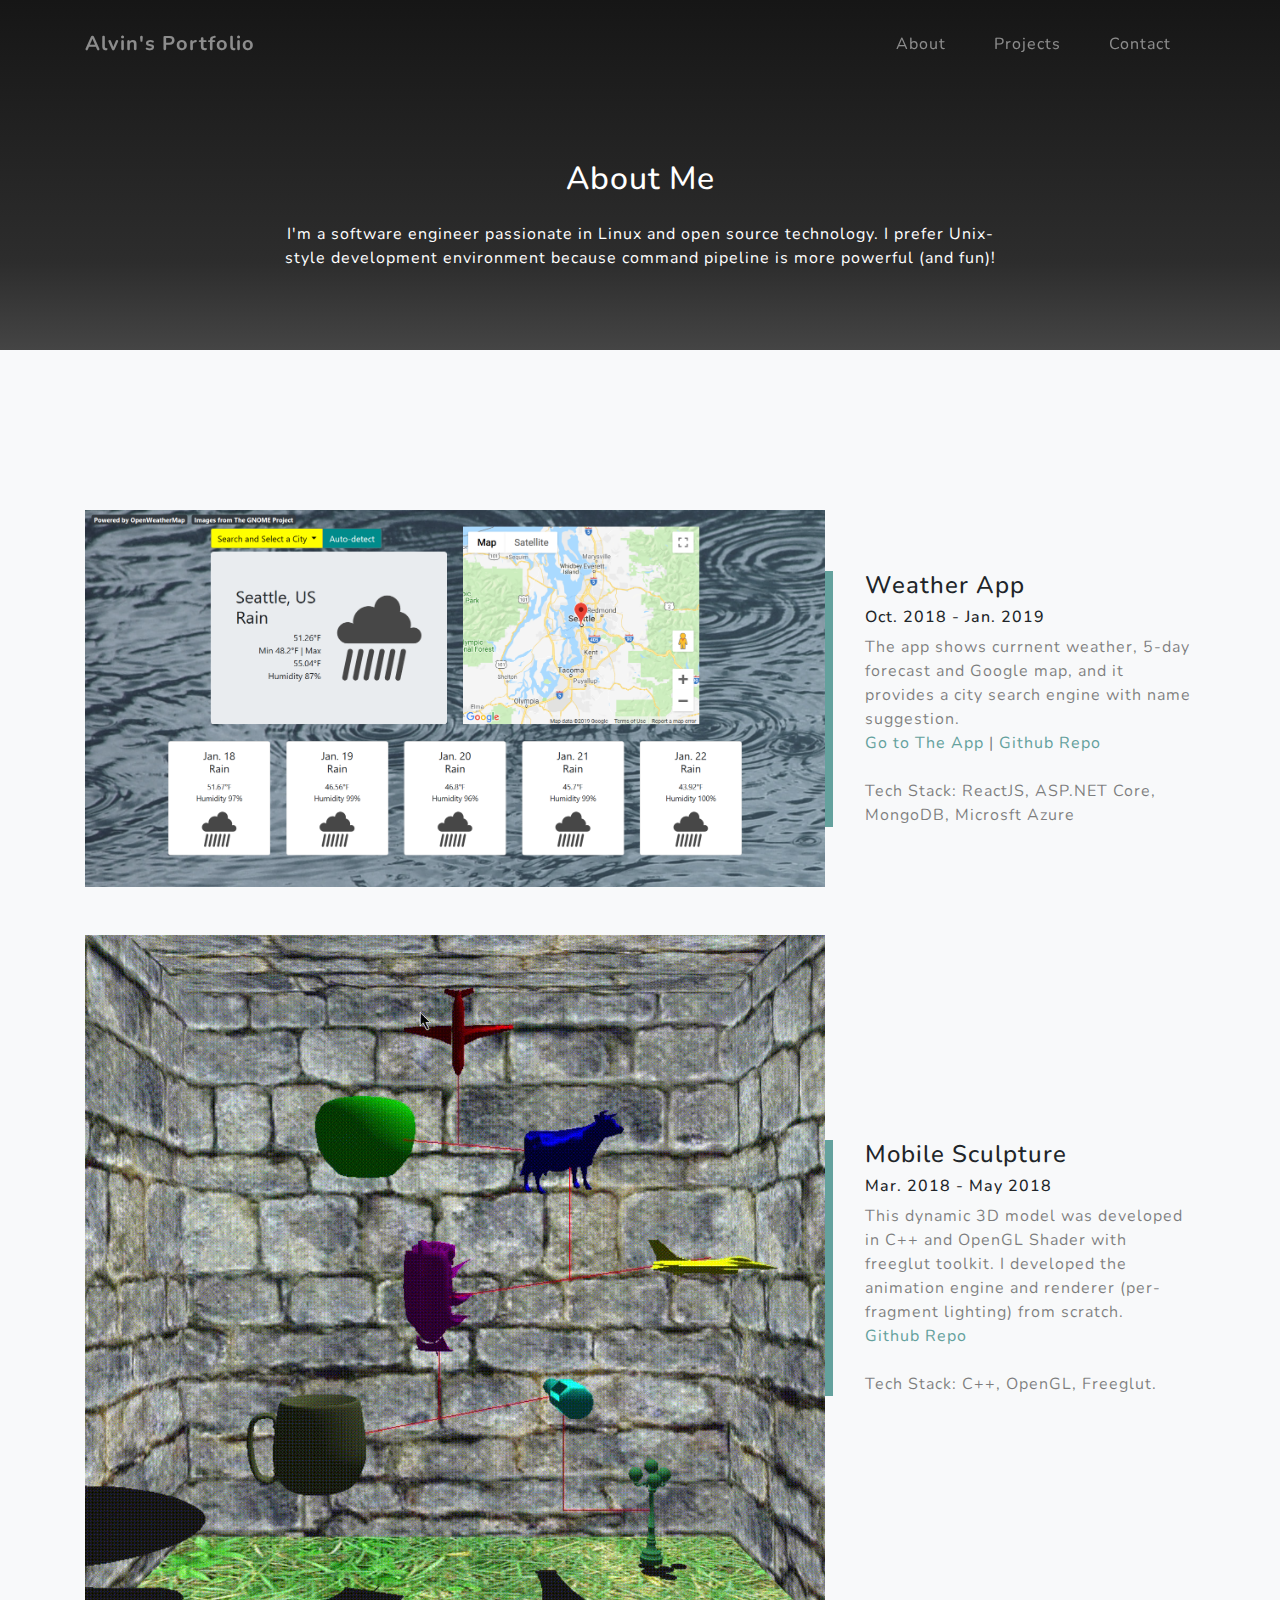
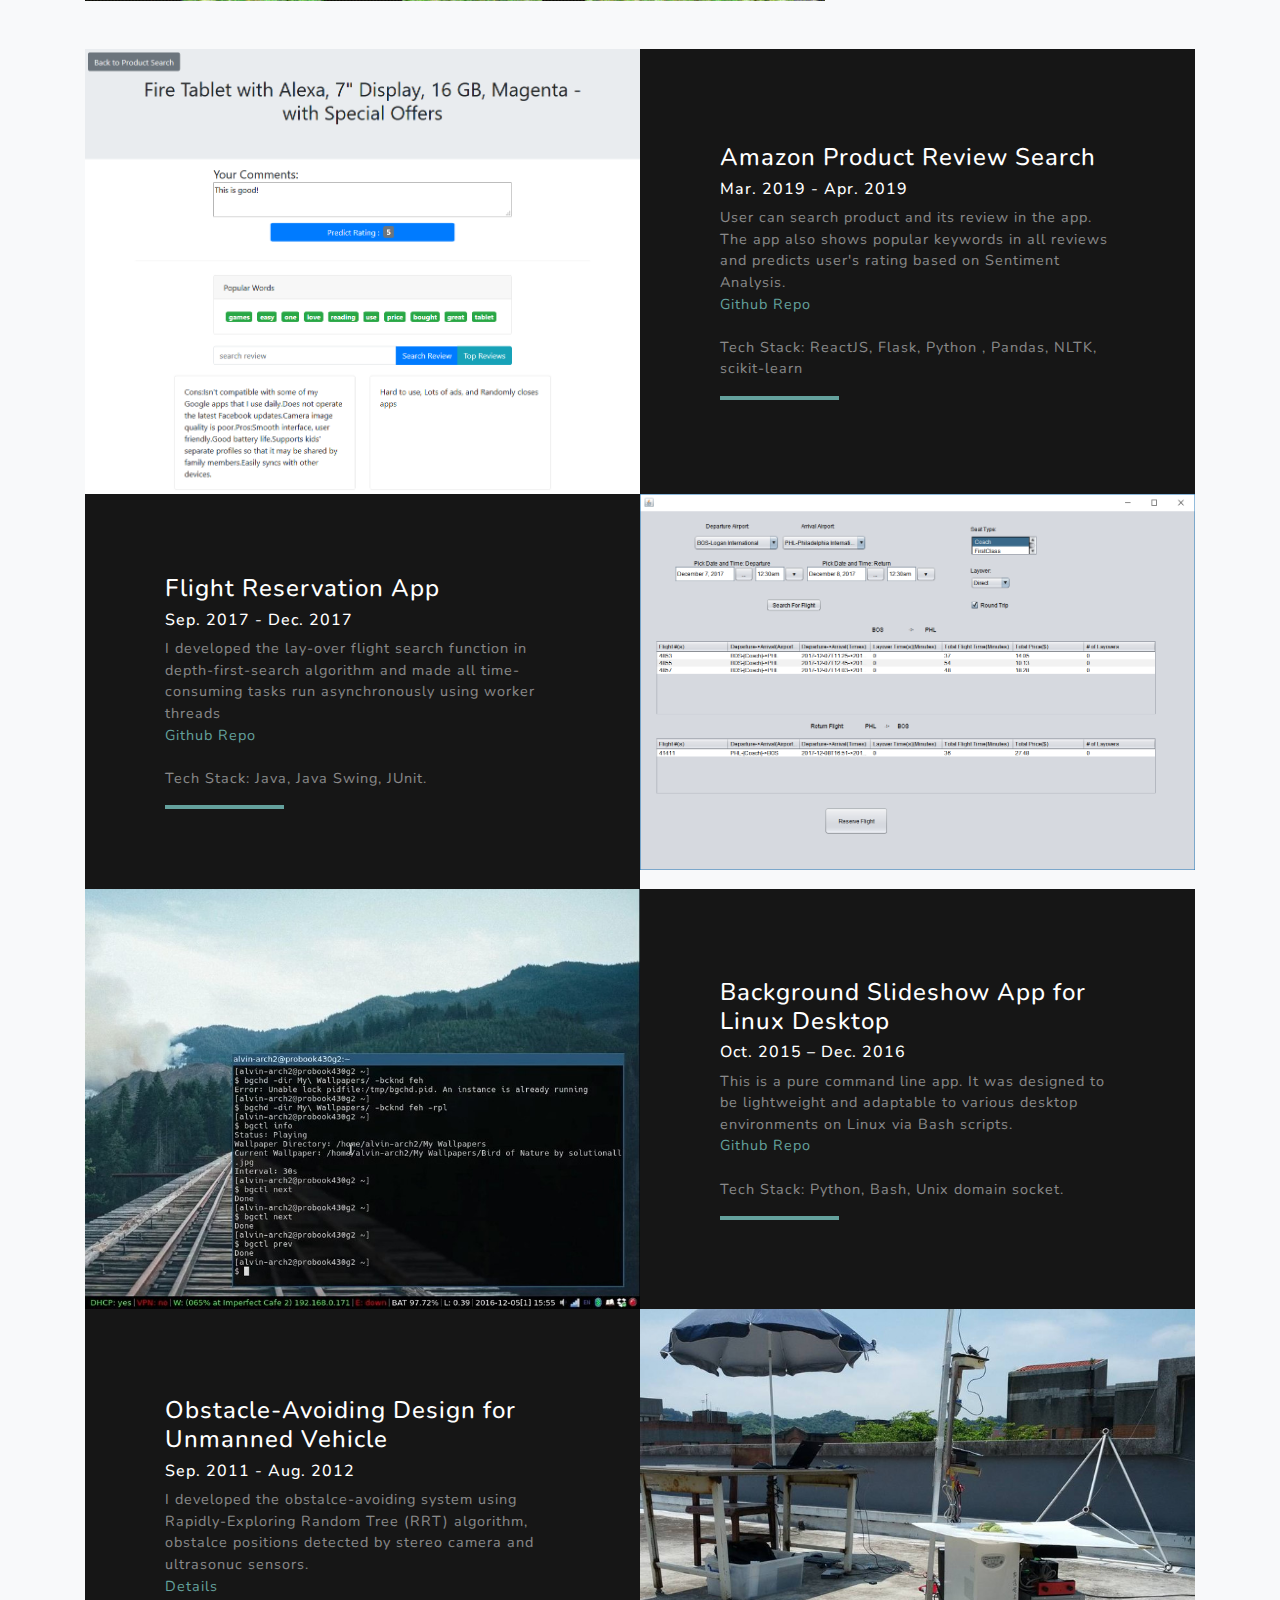
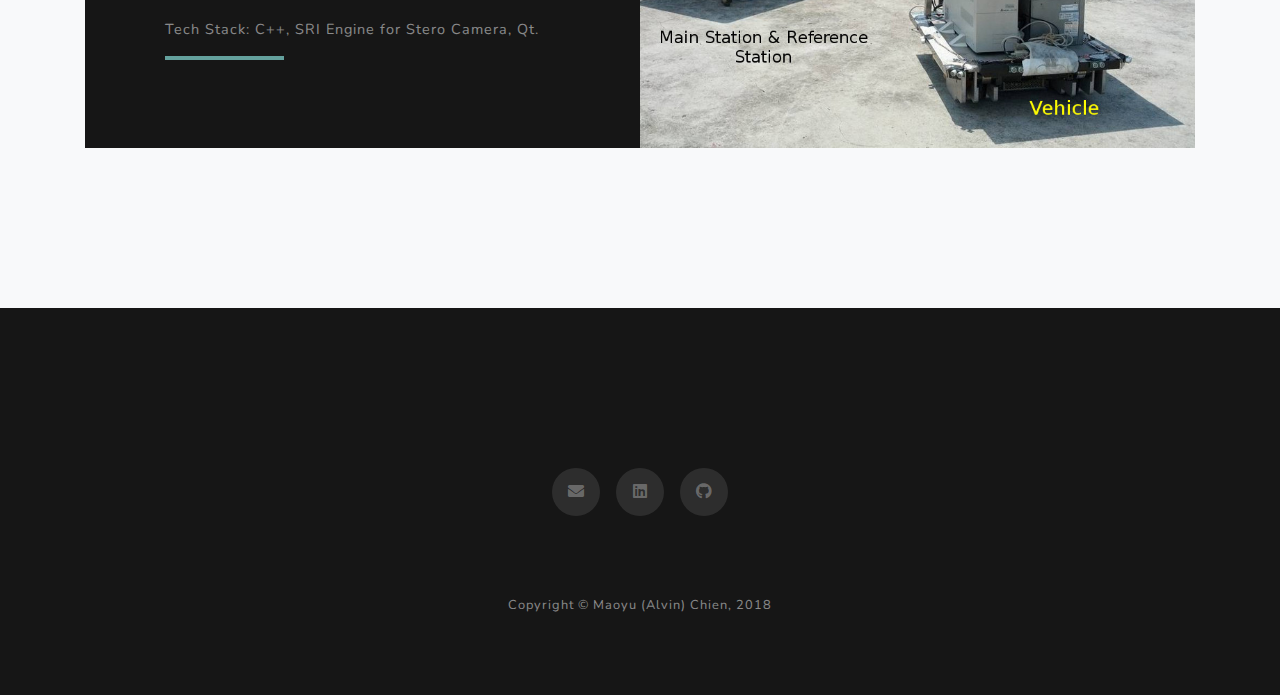
==== commit 10a9bb94: "update disclaimer" ====
--- a/index.html
+++ b/index.html
@@ -65,7 +65,7 @@
             <h2 class="text-white mb-4">About Me</h2>
               <div class="text-white" style="list-style: none;">
                 <p>
-                  I'm a software engineer passionate in web and open source technology.
+                  I'm a software engineer passionate in Linux and open source technology.
                   I prefer Unix-style development environment because command pipeline is
                   more powerful (and fun)!  
                 </p>
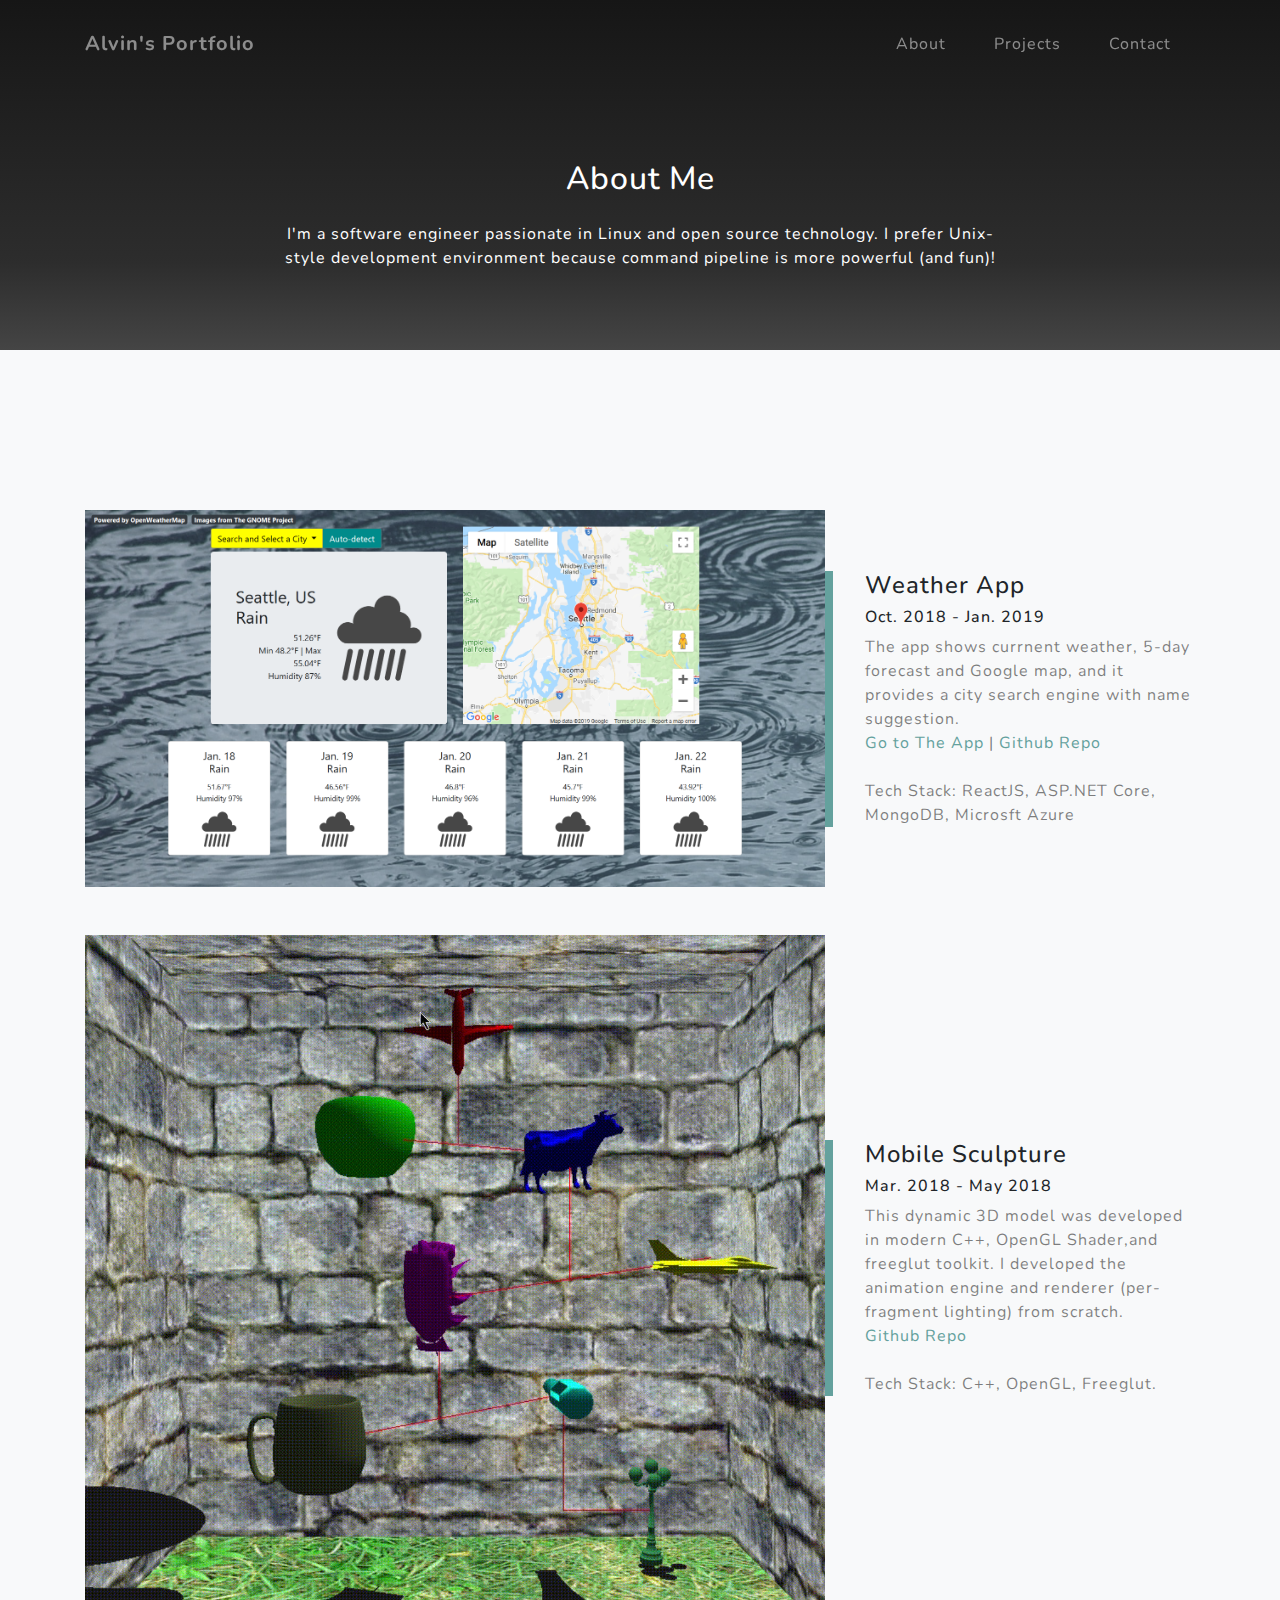
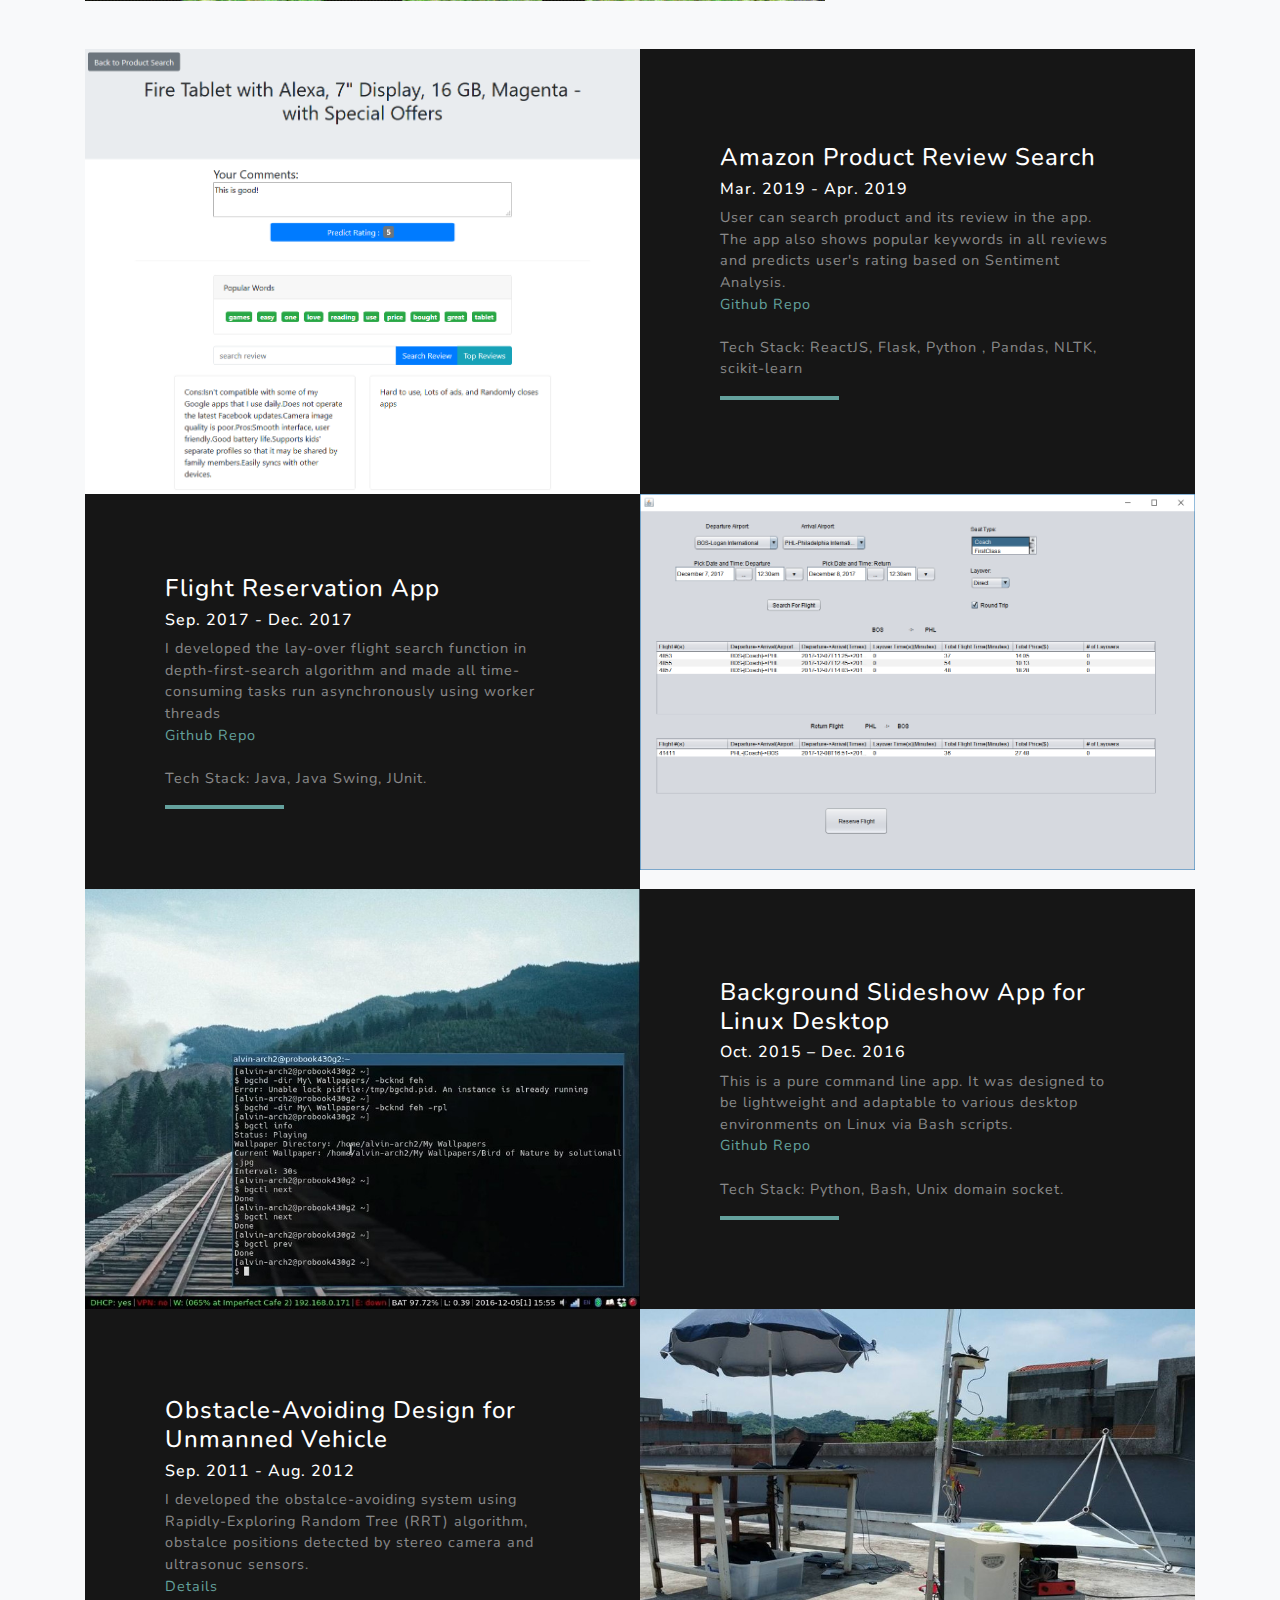
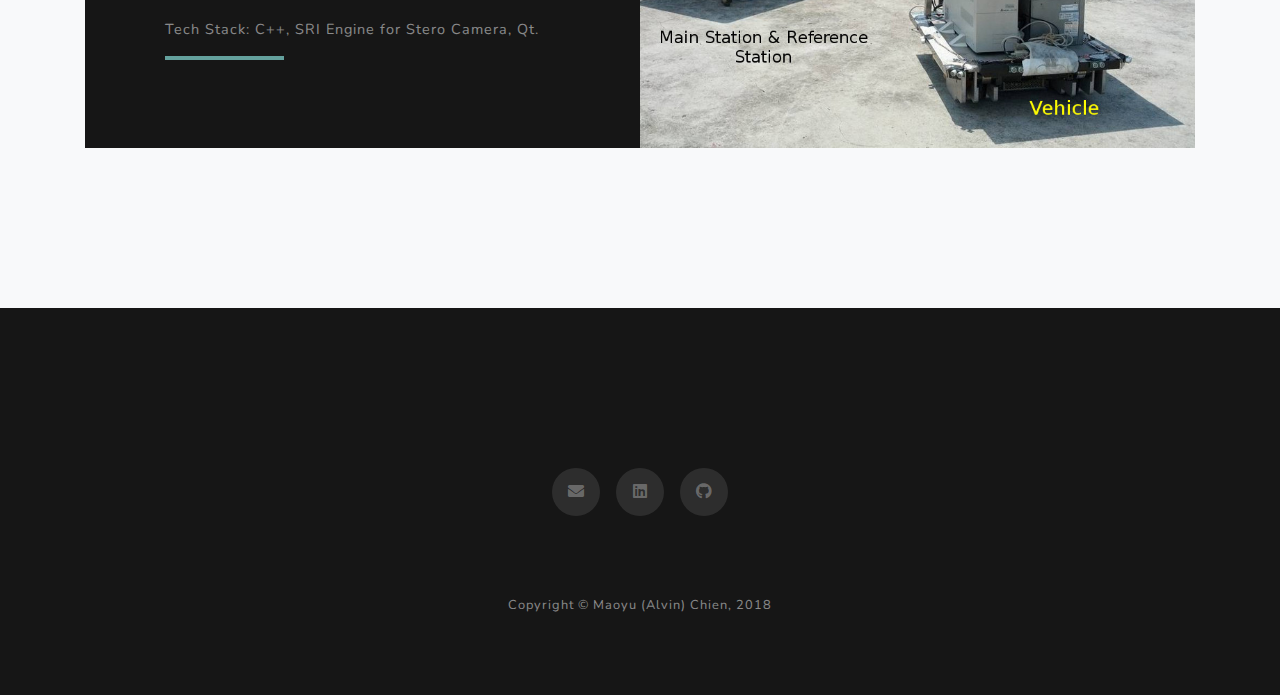
==== commit 99053796: "update content" ====
--- a/index.html
+++ b/index.html
@@ -113,7 +113,7 @@
               <h4>Mobile Sculpture</h4>
               <h6> Mar. 2018 - May 2018 </h6>
               <p class="mb-0 text-black-50">
-                This dynamic 3D model was developed in C++ and OpenGL Shader with freeglut toolkit. 
+                This dynamic 3D model was developed in modern C++, OpenGL Shader,and freeglut toolkit. 
                 I developed the animation engine and renderer (per-fragment lighting) from scratch.  
                 <br>
                 <a href="https://github.com/AlvinJian/ComputerGraphics" target="_blank">Github Repo</a>
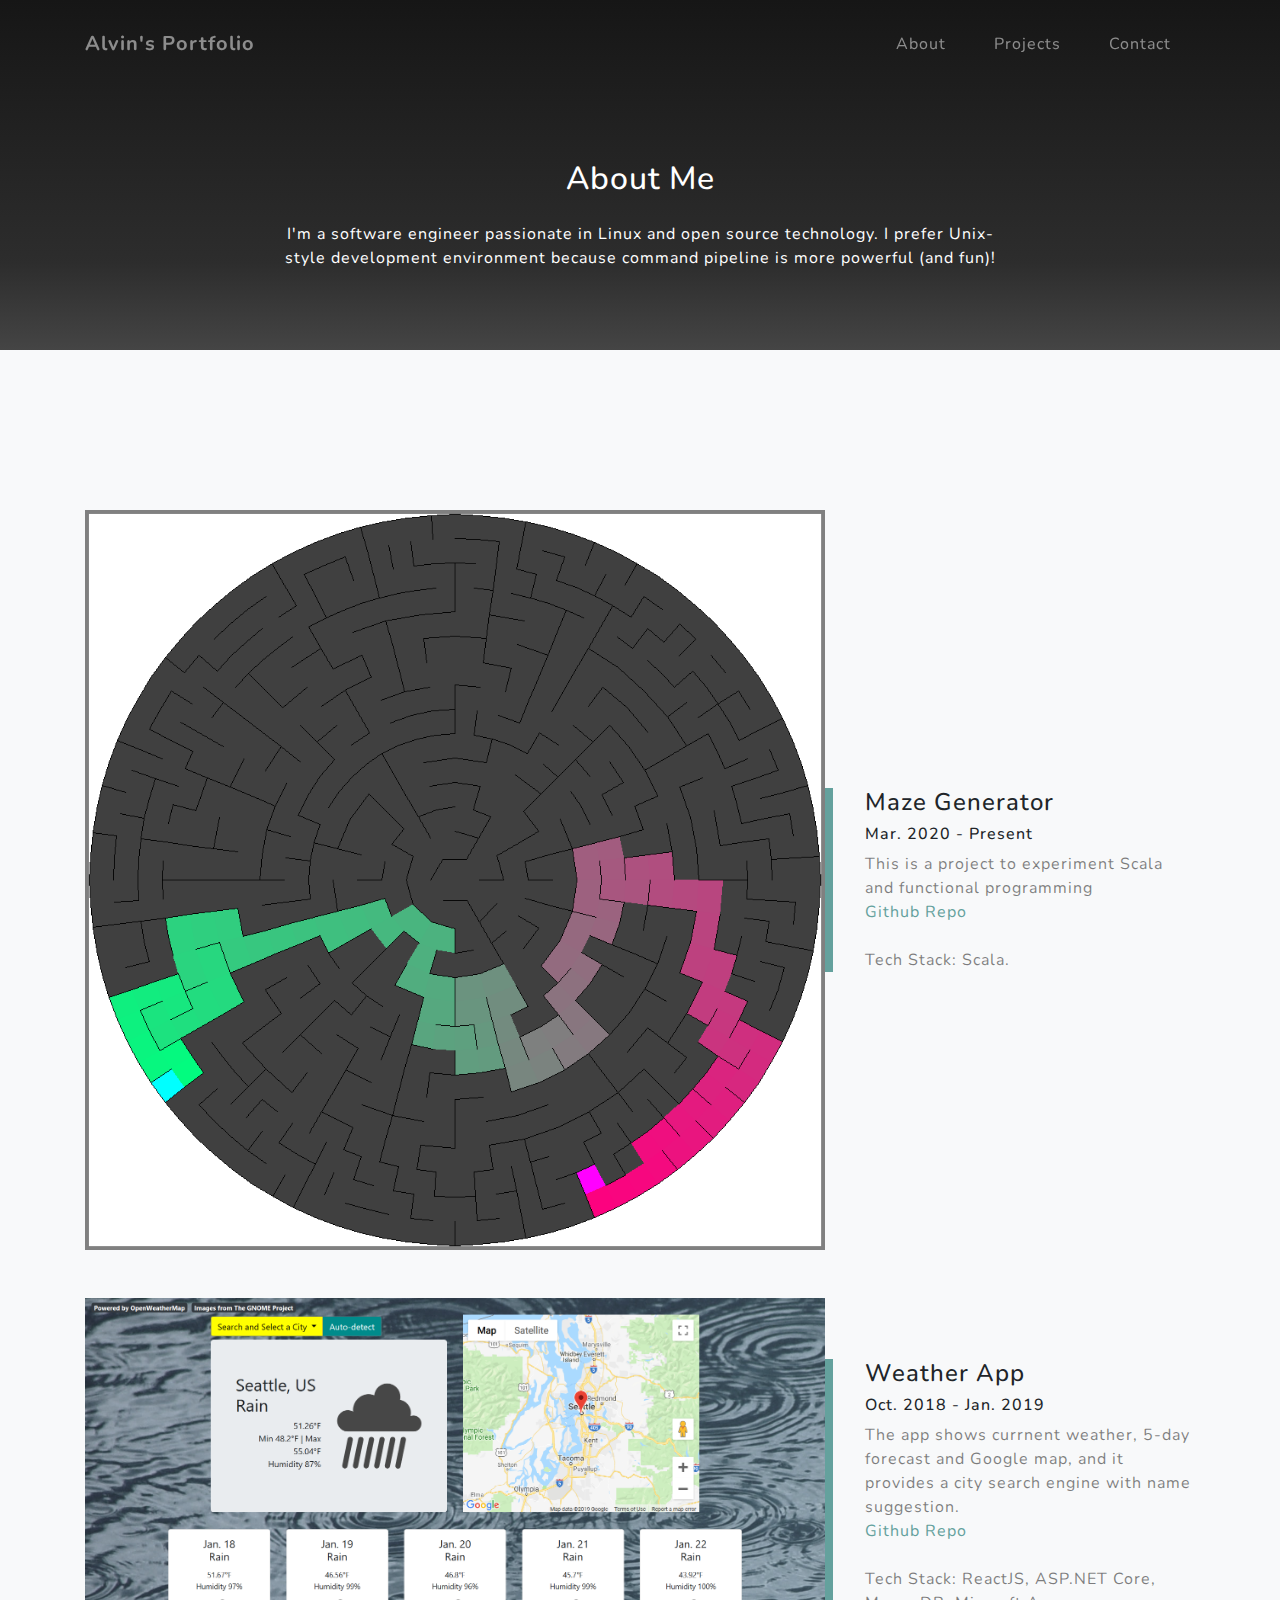
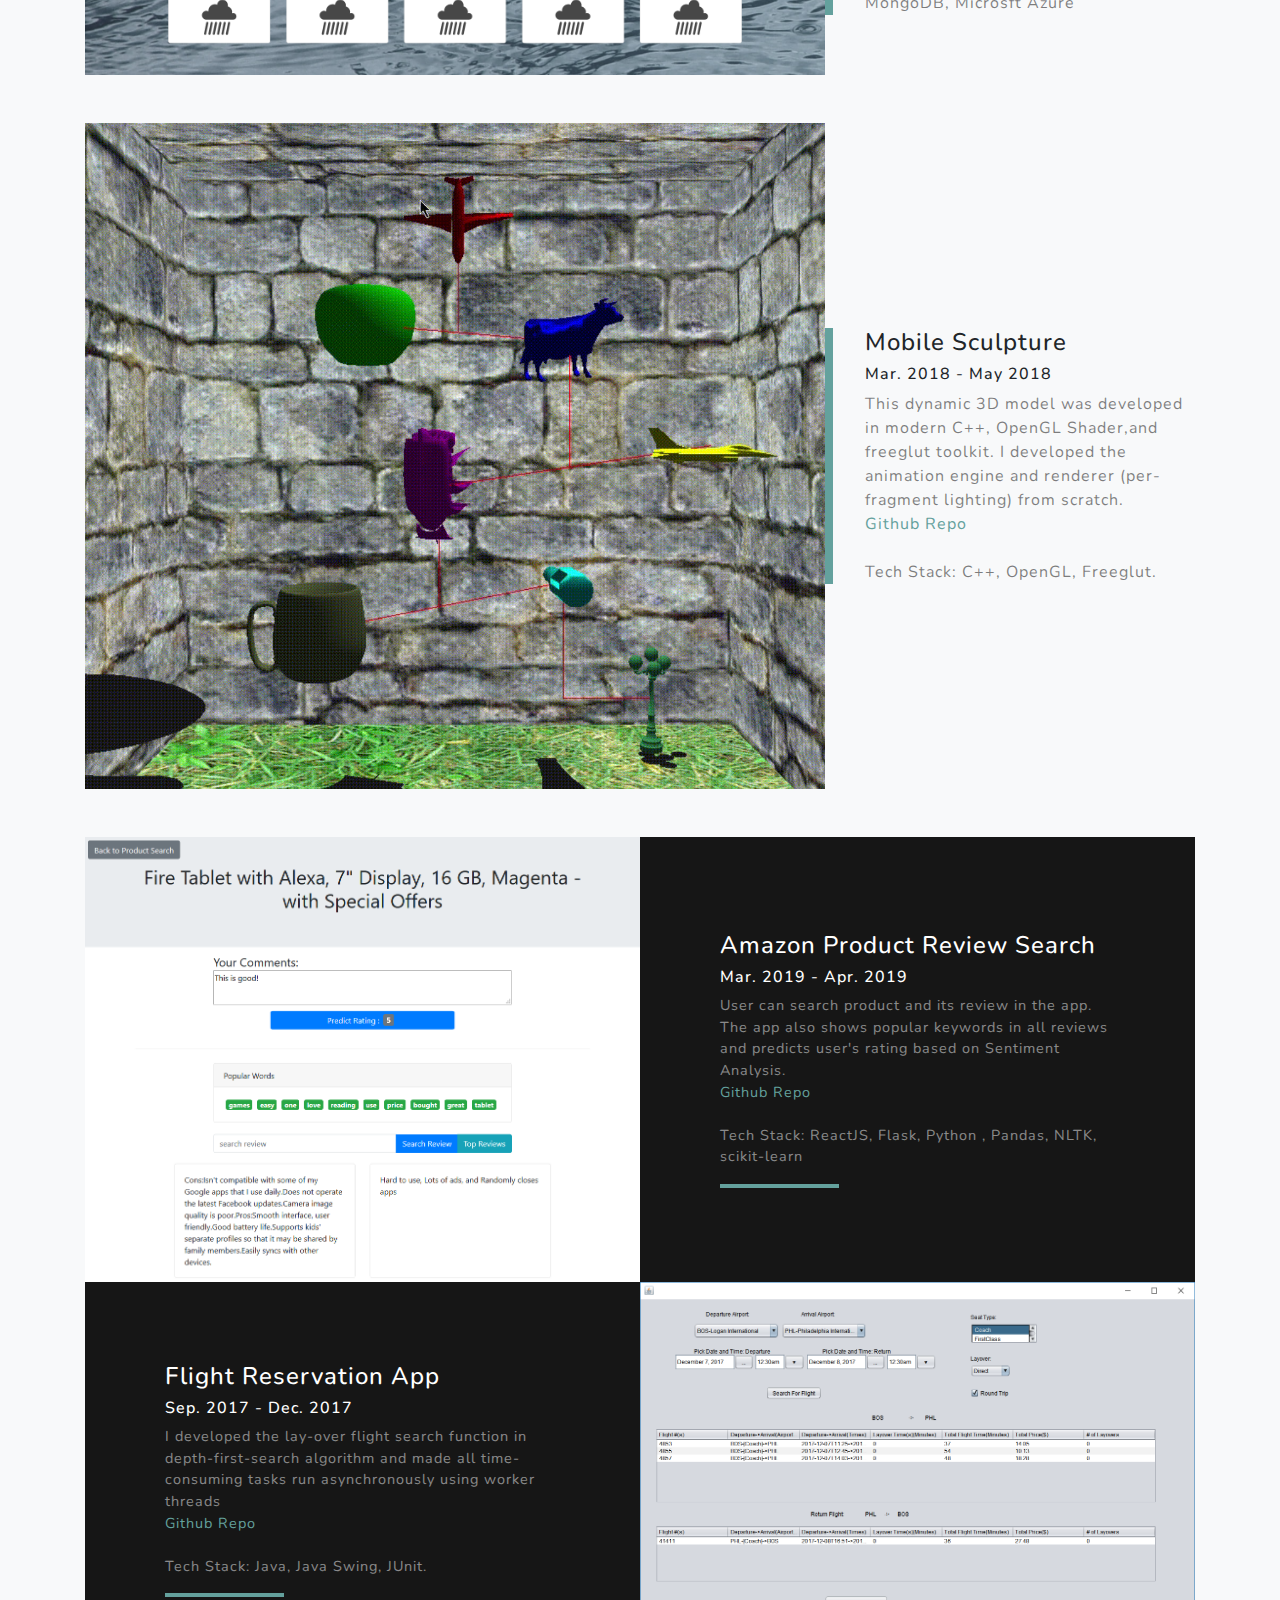
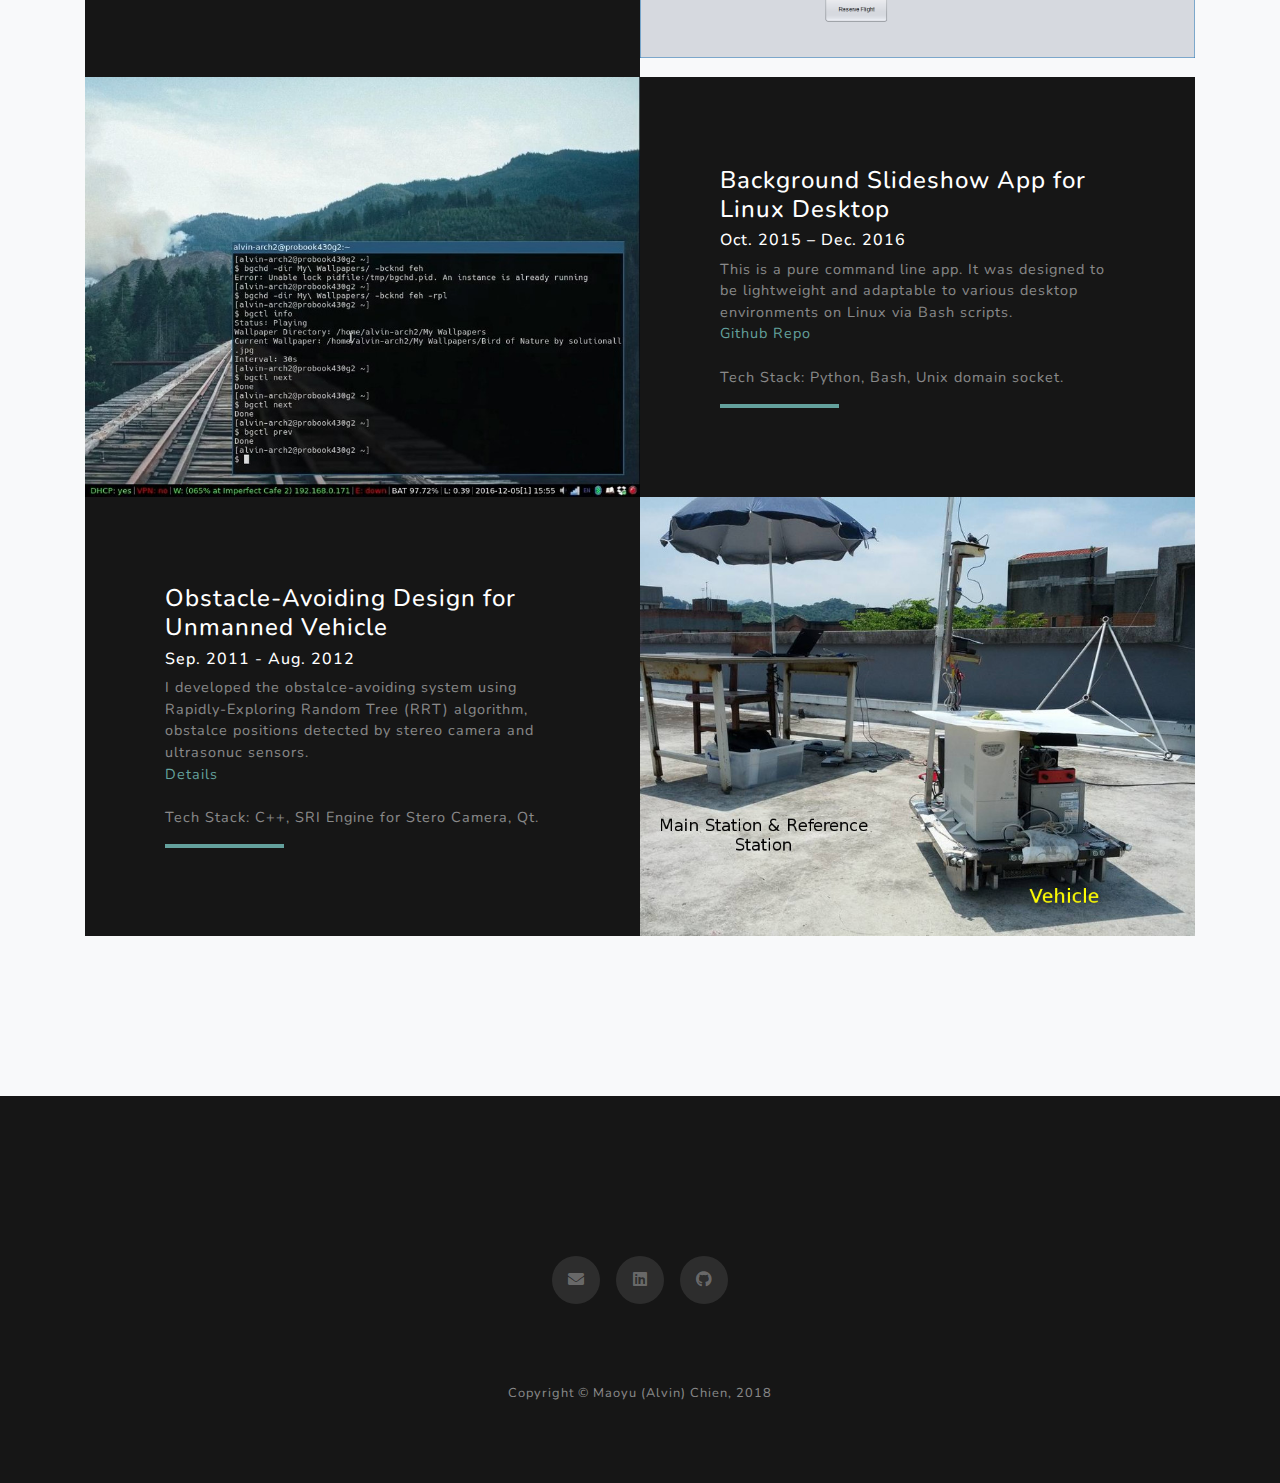
==== commit d174ac0c: "maze" ====
--- a/index.html
+++ b/index.html
@@ -82,6 +82,27 @@
         <!-- Featured Project Row -->
         <div class="row align-items-center no-gutters mb-4 mb-lg-5">
           <div class="col-xl-8 col-lg-7">
+            <img class="img-fluid mb-3 mb-lg-0" src="img/maze.png" alt="">
+          </div>
+          <div class="col-xl-4 col-lg-5">
+            <div class="featured-text text-center text-lg-left">
+              <h4>Maze Generator</h4>
+              <h6> Mar. 2020 - Present </h6>
+              <p class="mb-0 text-black-50">
+                This is a project to experiment Scala and functional programming
+                <br>
+                <a href="https://github.com/AlvinJian/Maze" target="_blank">Github Repo</a>
+              </p>
+              <br>
+              <p class="mb-0 text-black-50">
+                Tech Stack: Scala.
+              </p>
+            </div>
+          </div>
+        </div>
+
+        <div class="row align-items-center no-gutters mb-4 mb-lg-5">
+          <div class="col-xl-8 col-lg-7">
             <img class="img-fluid mb-3 mb-lg-0" src="img/weather-app.png" alt="">
           </div>
           <div class="col-xl-4 col-lg-5">
@@ -93,7 +114,7 @@
                 <!-- Under the hood, the weather data is provided by OpenWeatherMap, and the complete city list is stored in mLab, 
                 a MongoDB server provider. -->
                 <br>
-                <a href="https://alvinweatherapp.azurewebsites.net/" target="_blank">Go to The App</a> |
+                <!-- <a href="https://alvinweatherapp.azurewebsites.net/" target="_blank">Go to The App</a> | -->
                 <a href="https://github.com/AlvinJian/SimpleWeatherApp" target="_blank">Github Repo</a>
               </p>
               <br>
@@ -117,7 +138,7 @@
                 I developed the animation engine and renderer (per-fragment lighting) from scratch.  
                 <br>
                 <a href="https://github.com/AlvinJian/ComputerGraphics" target="_blank">Github Repo</a>
-              </p>      
+              </p>
               <br>
               <p class="mb-0 text-black-50">
                 Tech Stack: C++, OpenGL, Freeglut.
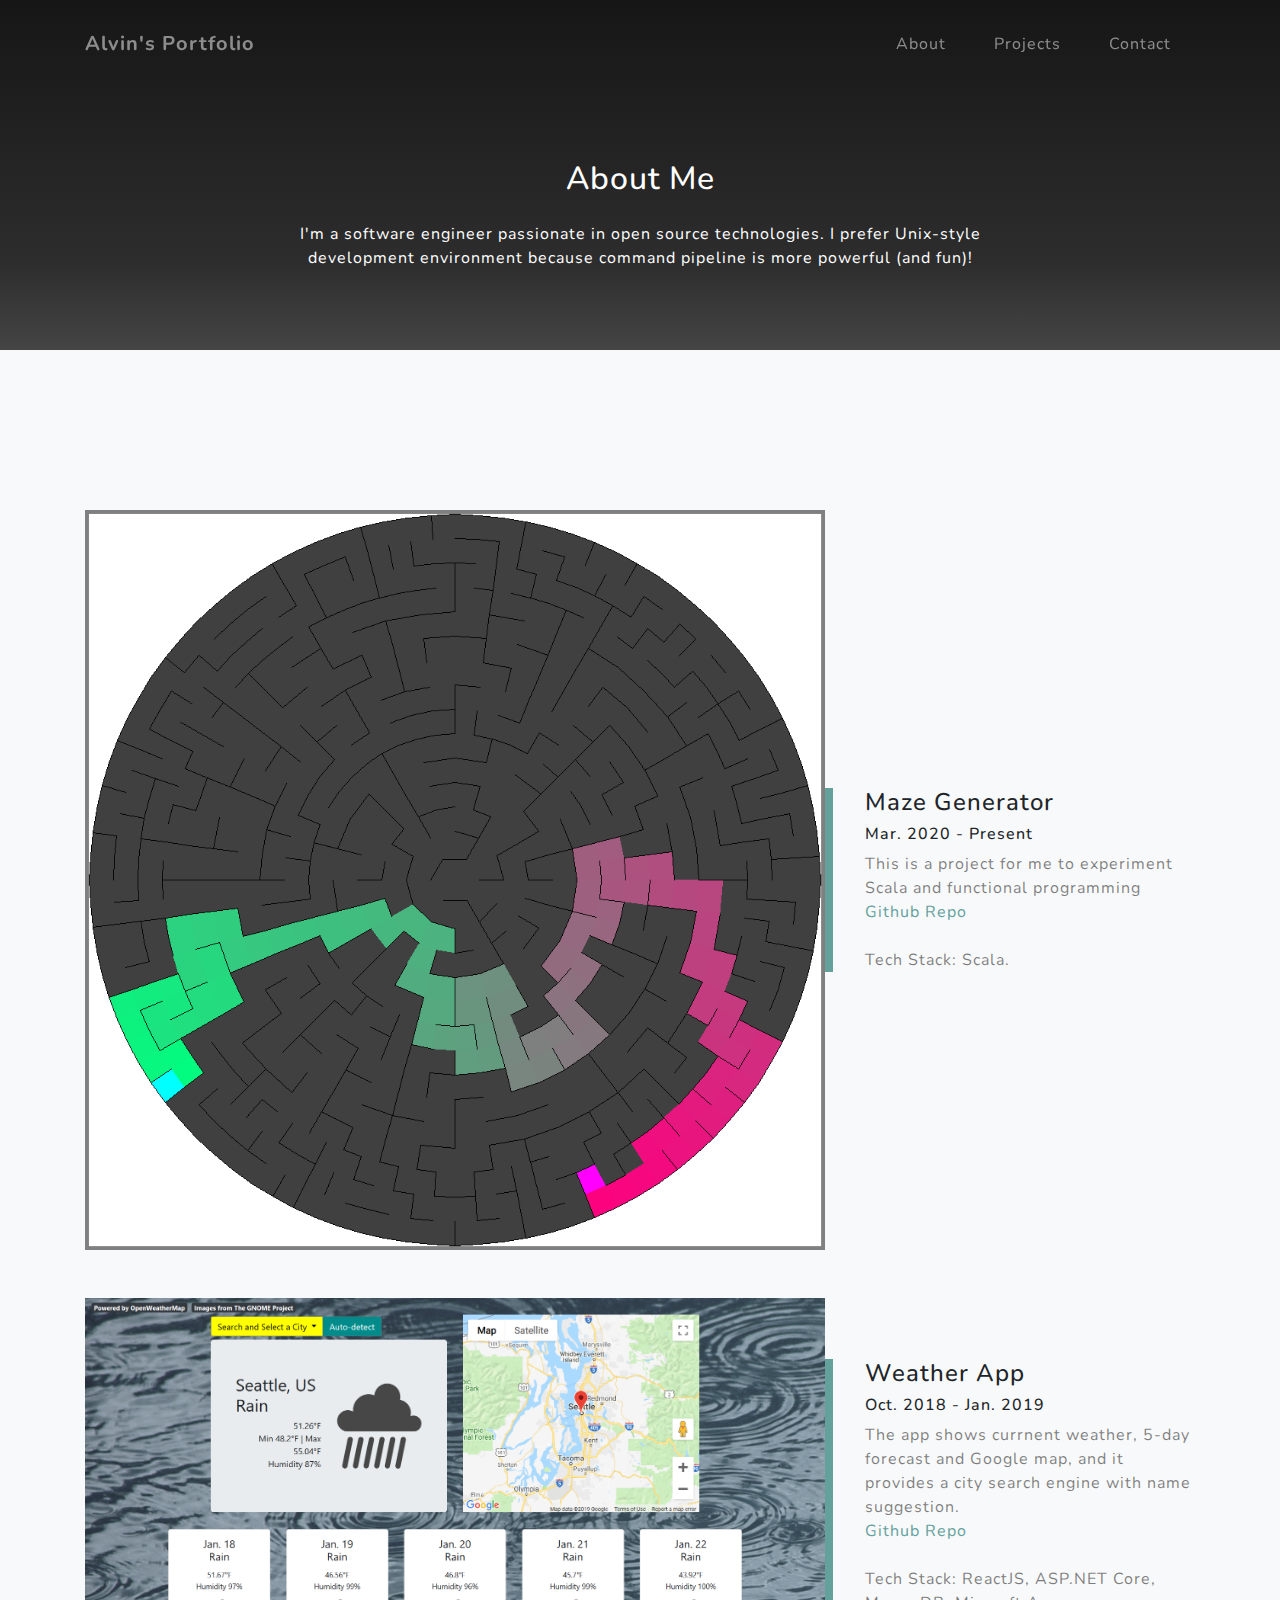
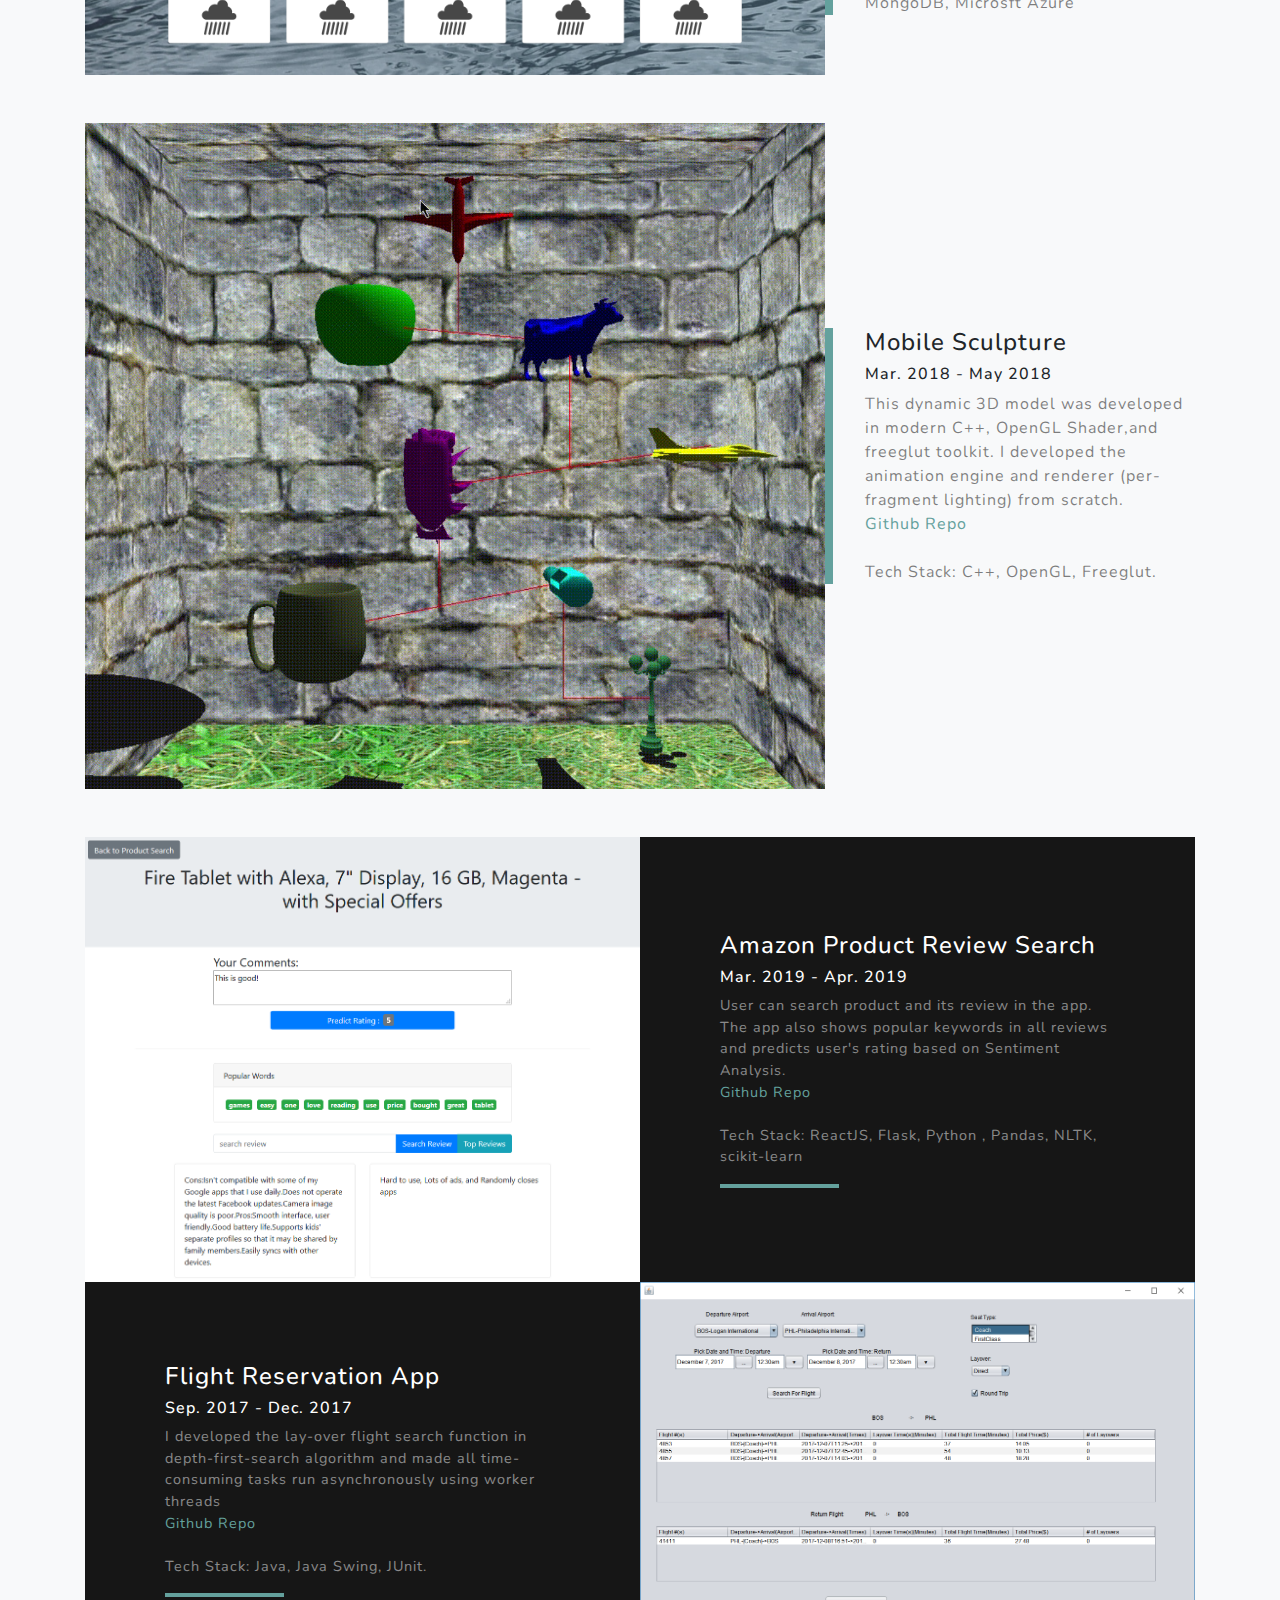
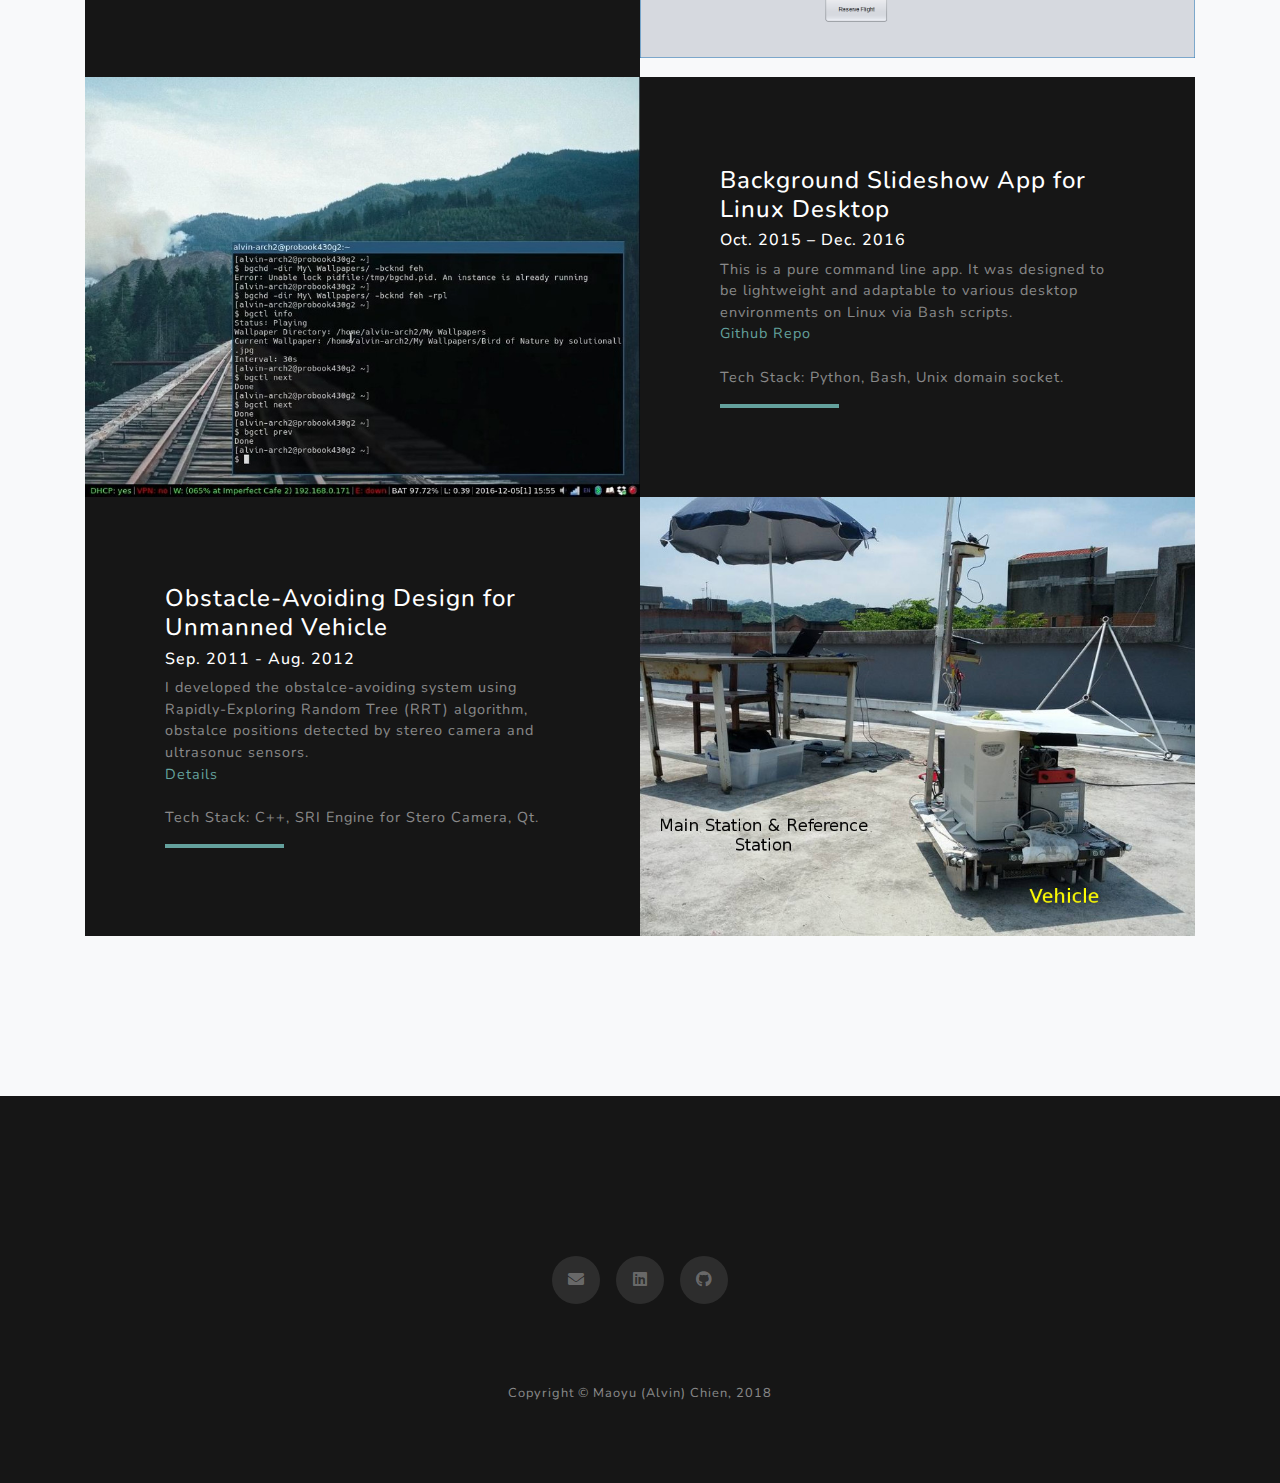
==== commit e05f3152: "small mod" ====
--- a/index.html
+++ b/index.html
@@ -65,7 +65,7 @@
             <h2 class="text-white mb-4">About Me</h2>
               <div class="text-white" style="list-style: none;">
                 <p>
-                  I'm a software engineer passionate in Linux and open source technology.
+                  I'm a software engineer passionate in open source technologies.
                   I prefer Unix-style development environment because command pipeline is
                   more powerful (and fun)!  
                 </p>
@@ -89,7 +89,7 @@
               <h4>Maze Generator</h4>
               <h6> Mar. 2020 - Present </h6>
               <p class="mb-0 text-black-50">
-                This is a project to experiment Scala and functional programming
+                This is a project for me to experiment Scala and functional programming
                 <br>
                 <a href="https://github.com/AlvinJian/Maze" target="_blank">Github Repo</a>
               </p>
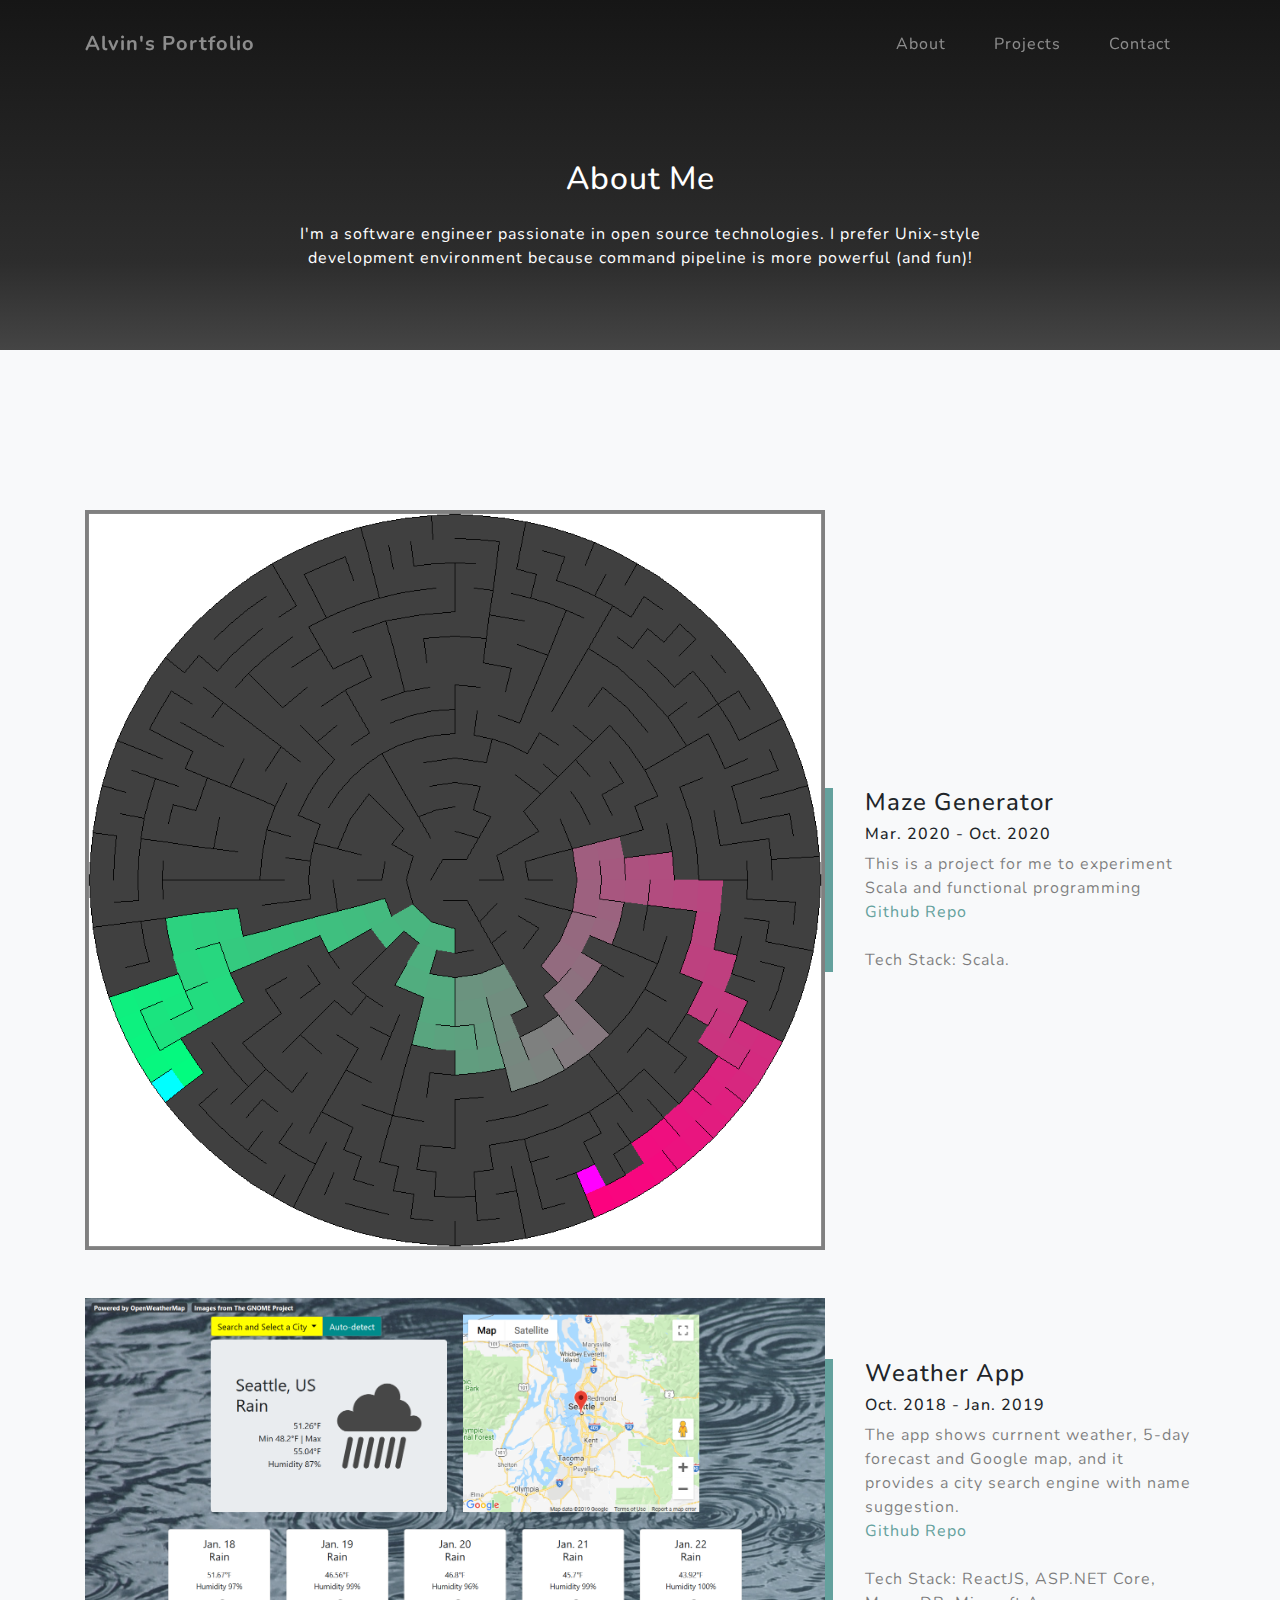
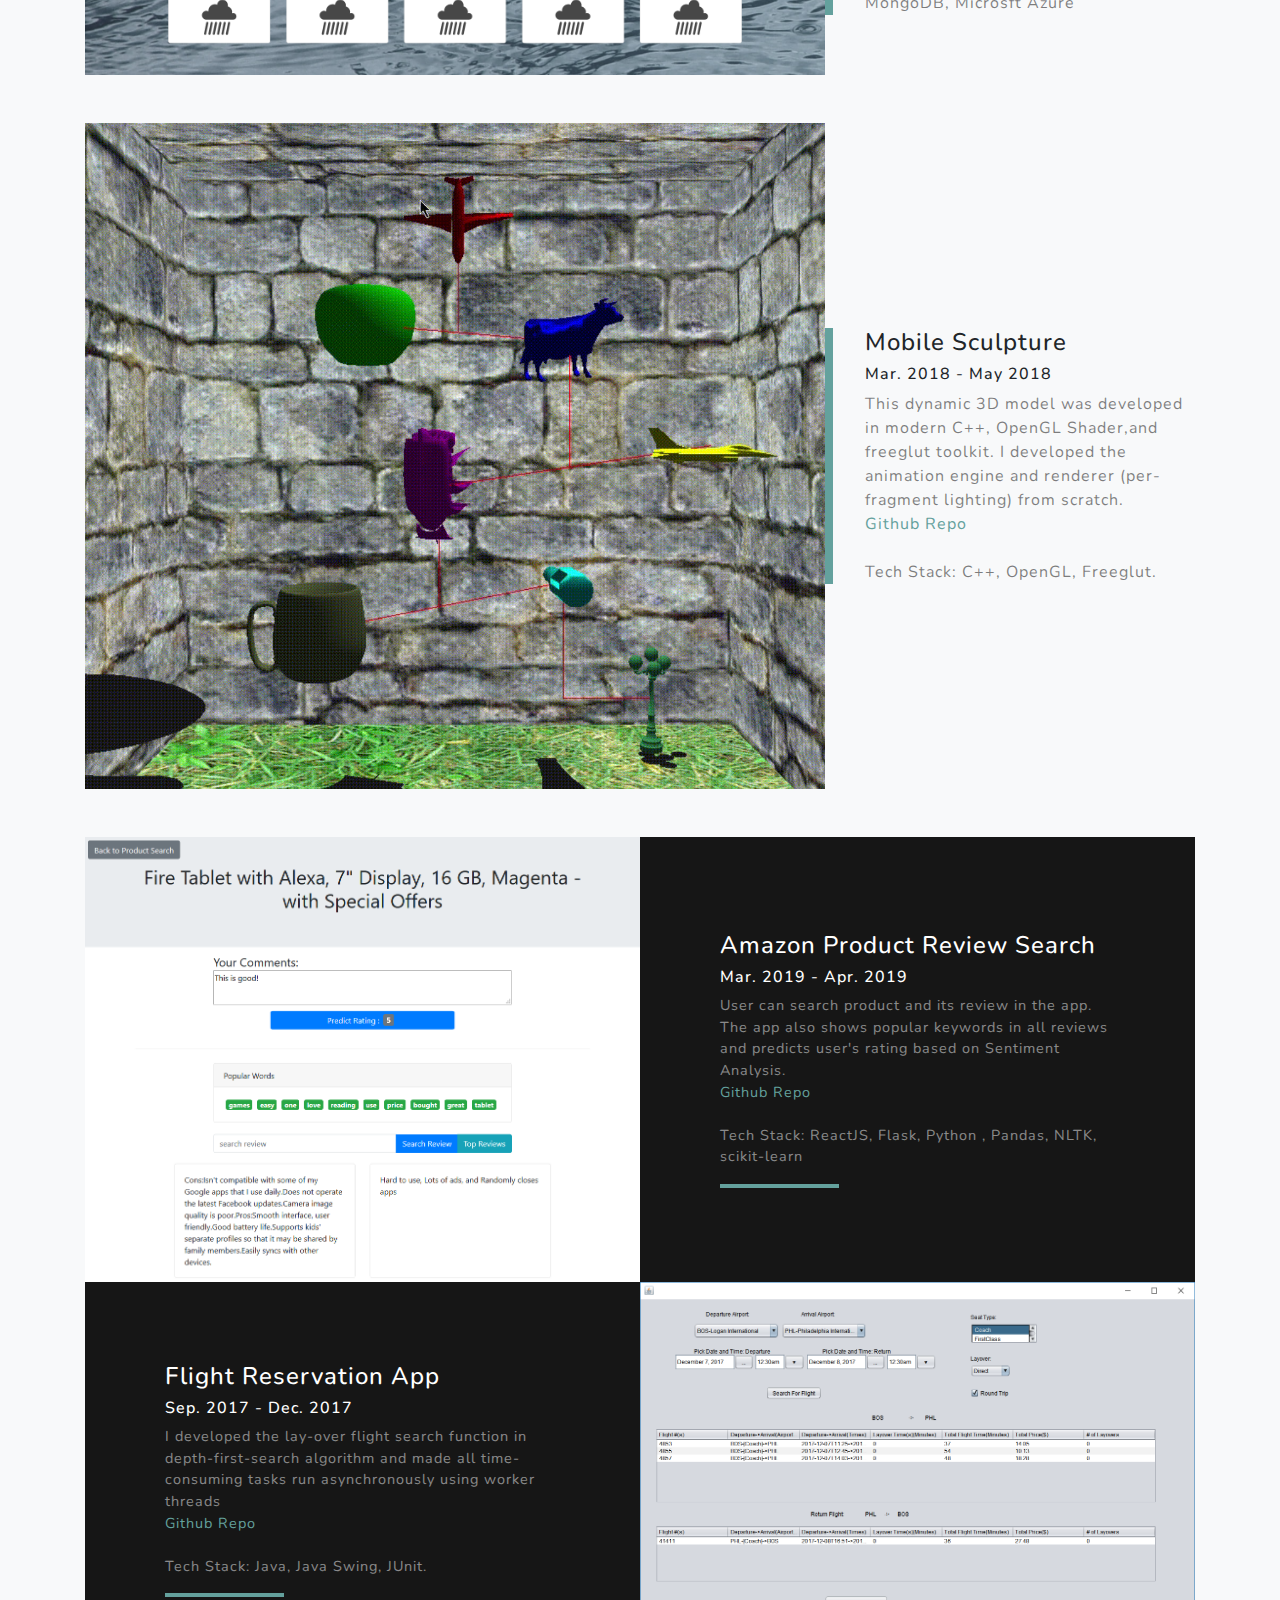
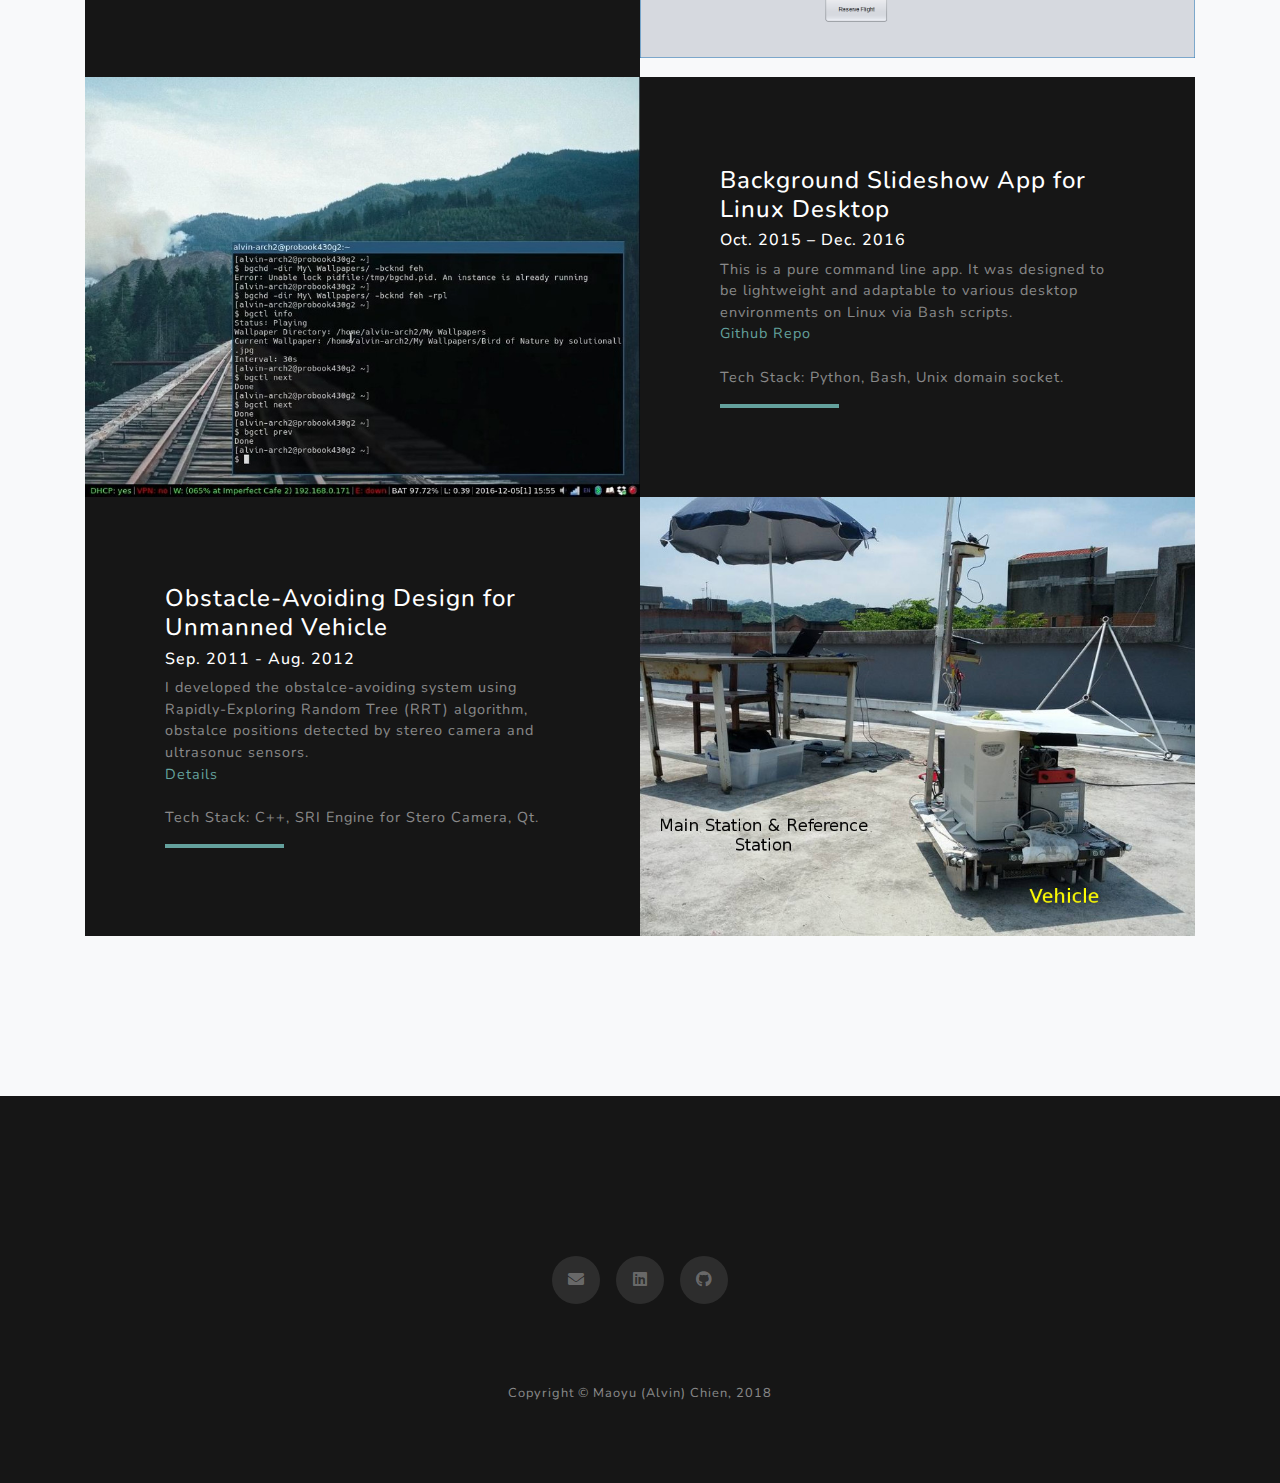
==== commit 9f51b253: "update" ====
--- a/index.html
+++ b/index.html
@@ -87,7 +87,7 @@
           <div class="col-xl-4 col-lg-5">
             <div class="featured-text text-center text-lg-left">
               <h4>Maze Generator</h4>
-              <h6> Mar. 2020 - Present </h6>
+              <h6> Mar. 2020 - Oct. 2020 </h6>
               <p class="mb-0 text-black-50">
                 This is a project for me to experiment Scala and functional programming
                 <br>
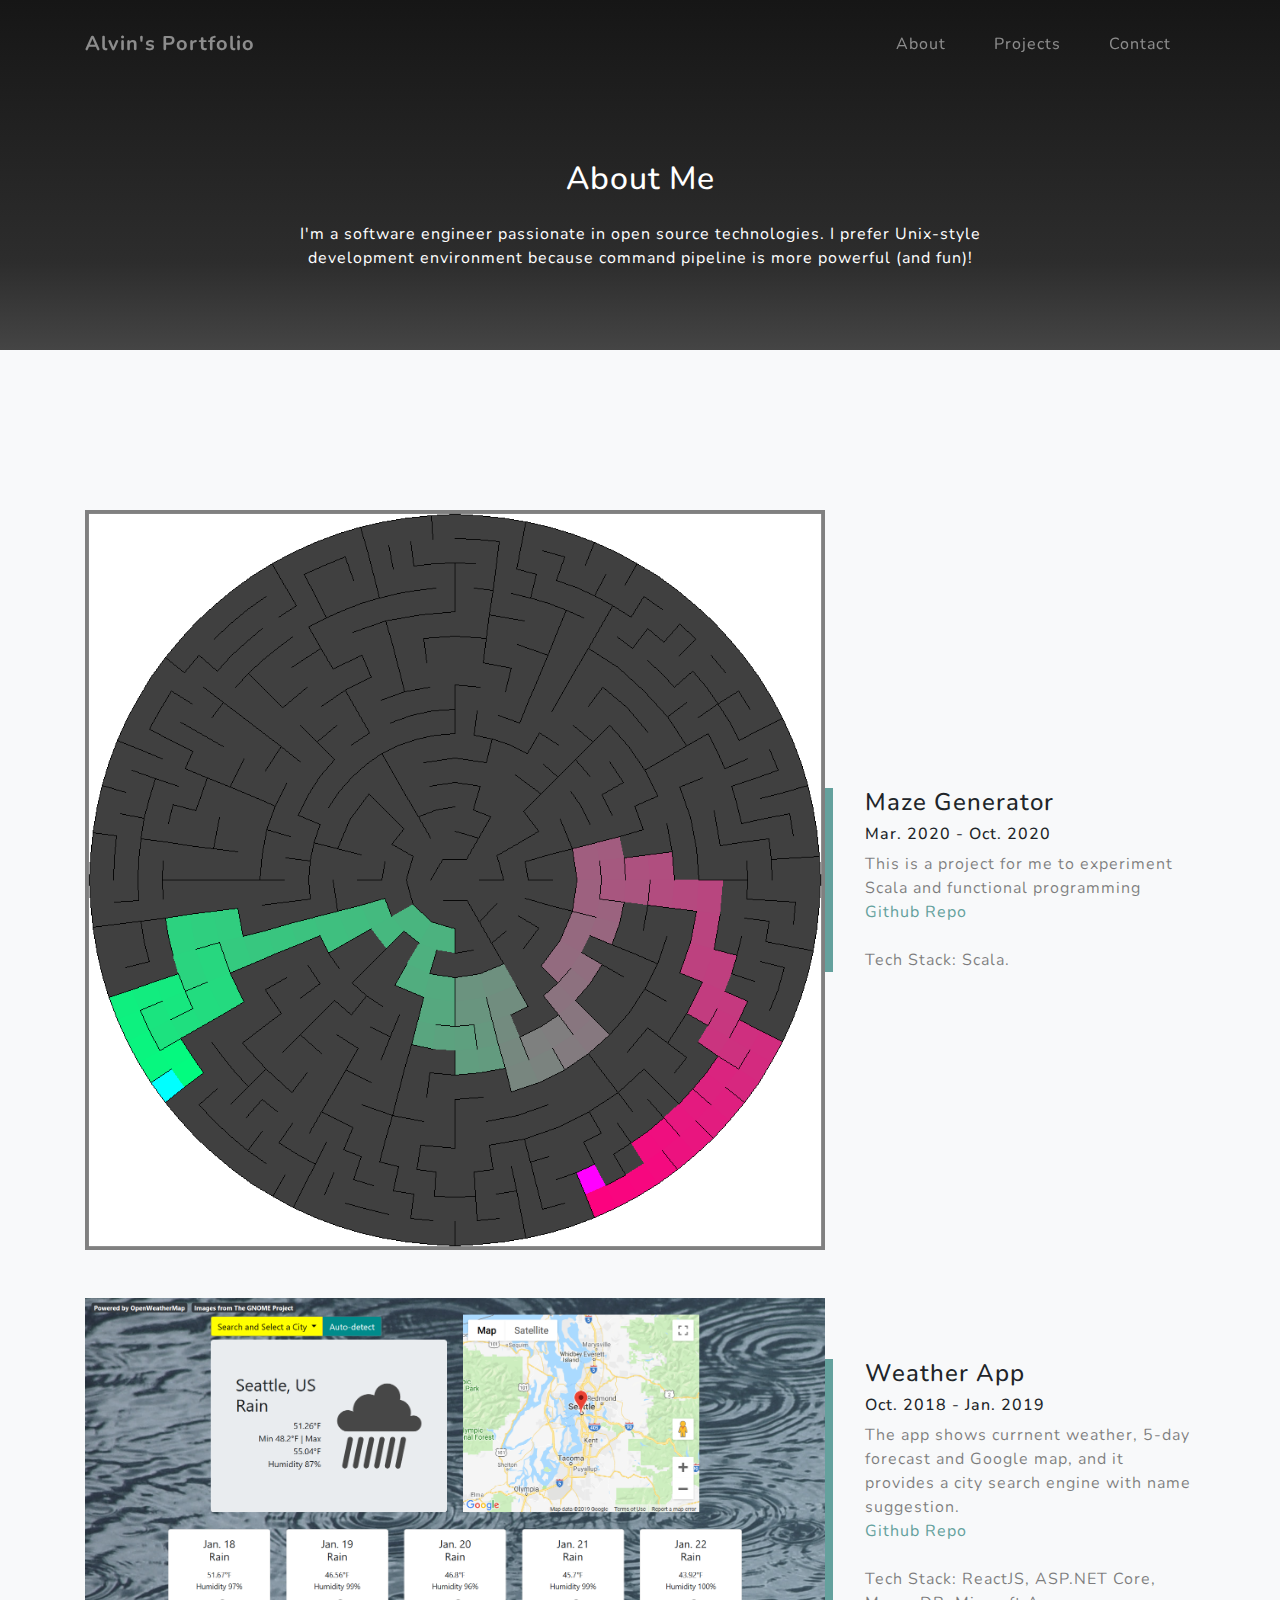
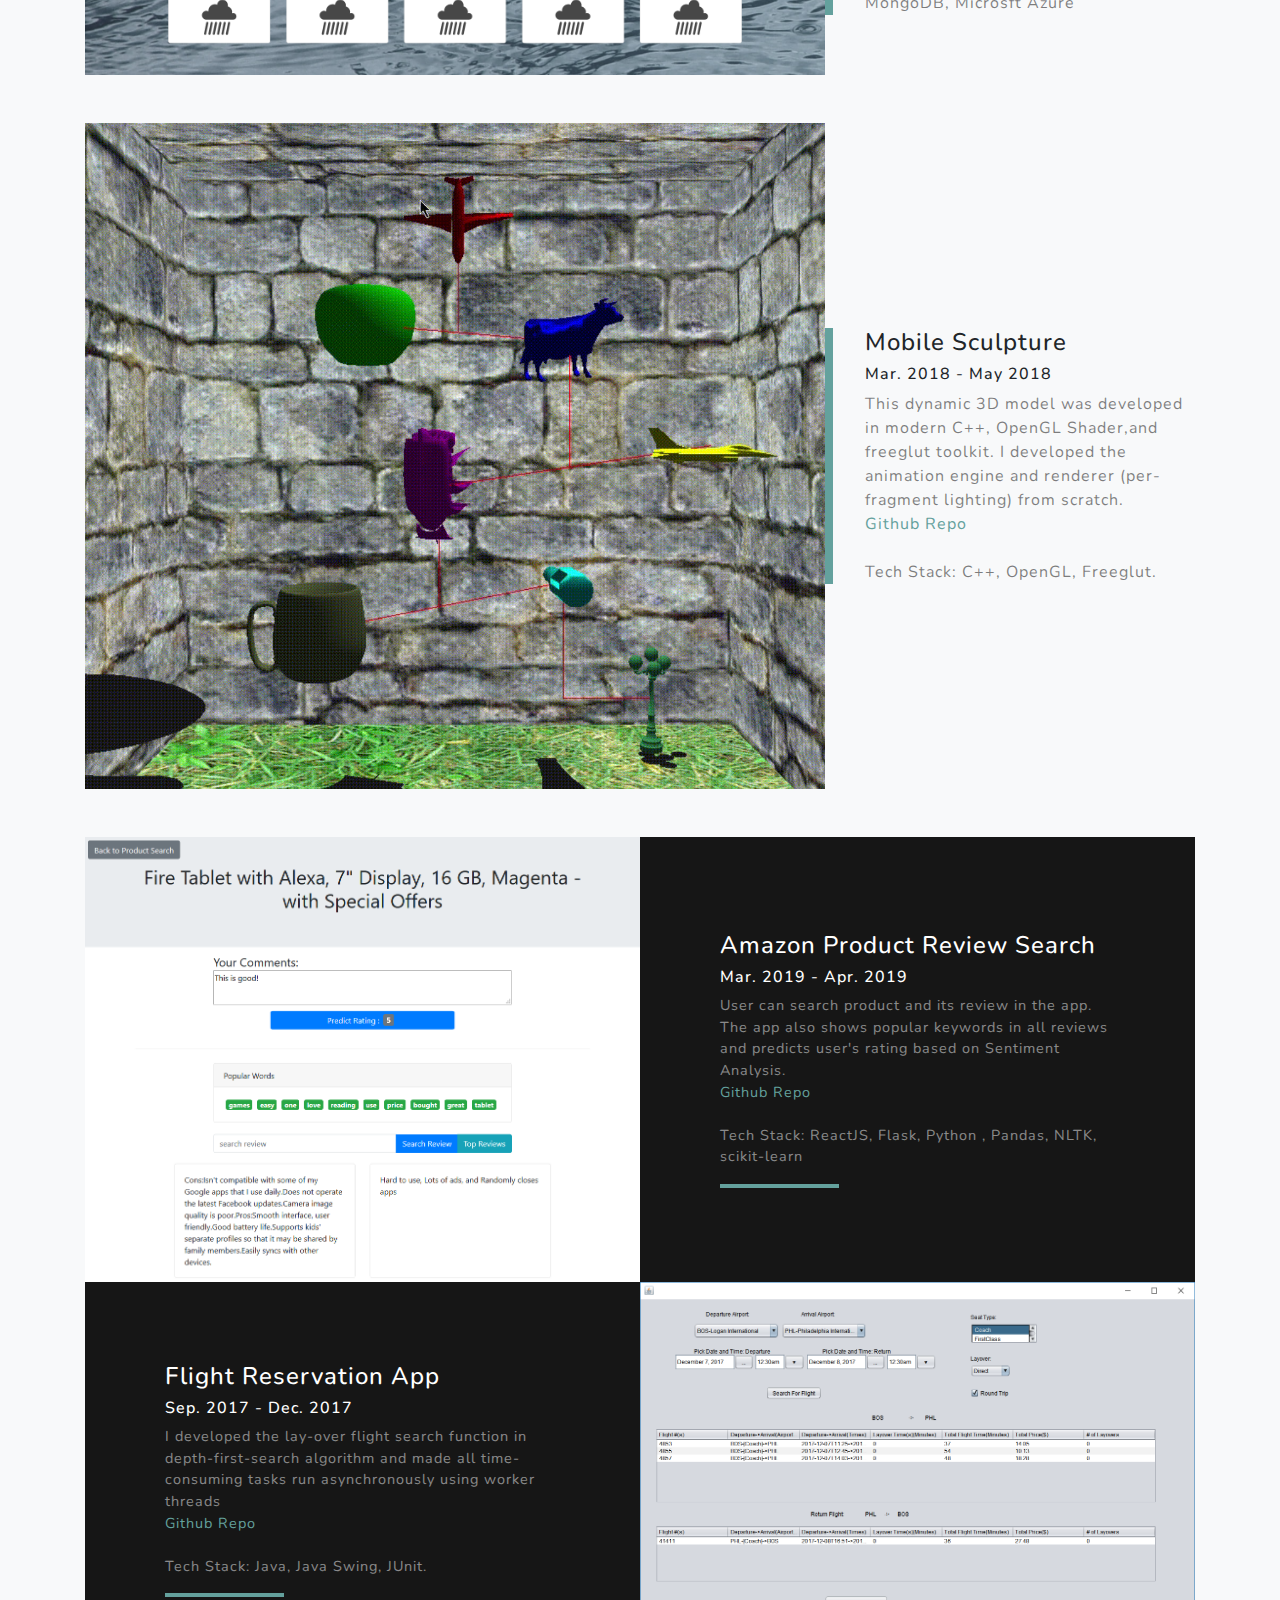
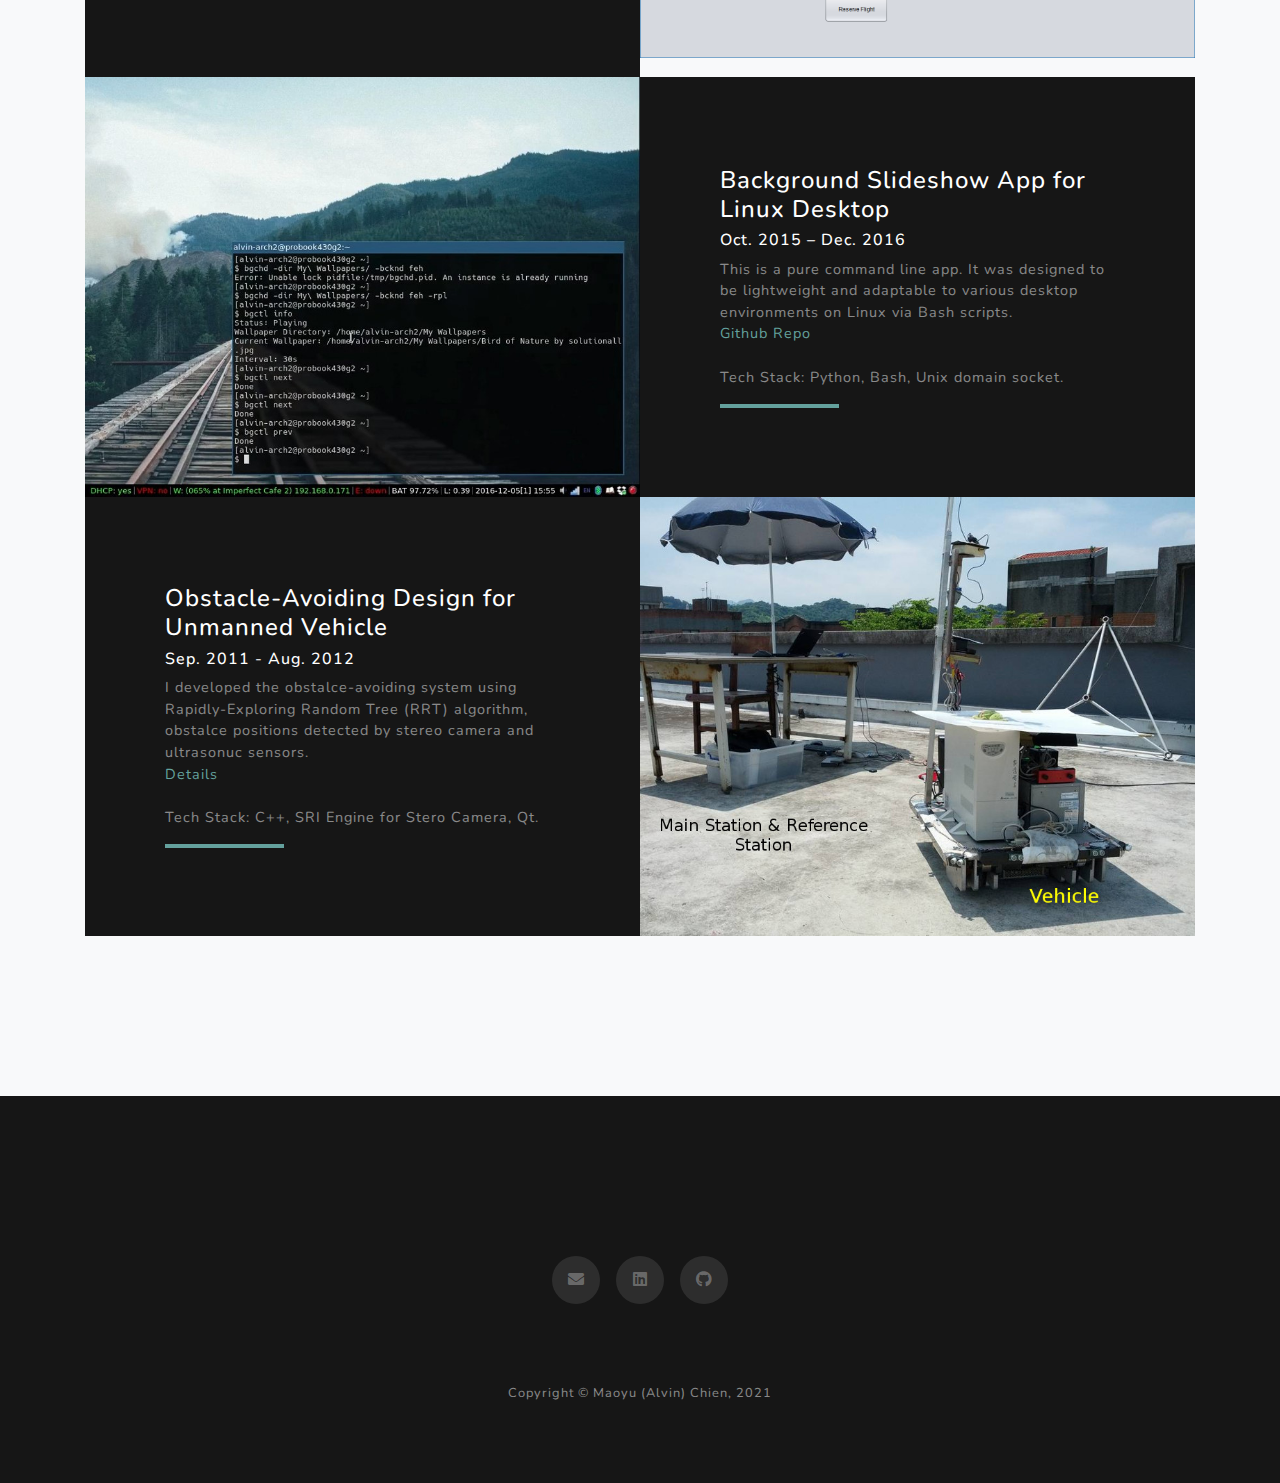
==== commit 07129b43: "update year" ====
--- a/index.html
+++ b/index.html
@@ -280,7 +280,7 @@
     <!-- Footer -->
     <footer class="bg-black small text-center text-white-50">
       <div class="container">
-        Copyright &copy; Maoyu (Alvin) Chien, 2018
+        Copyright &copy; Maoyu (Alvin) Chien, 2021
       </div>
     </footer>
 
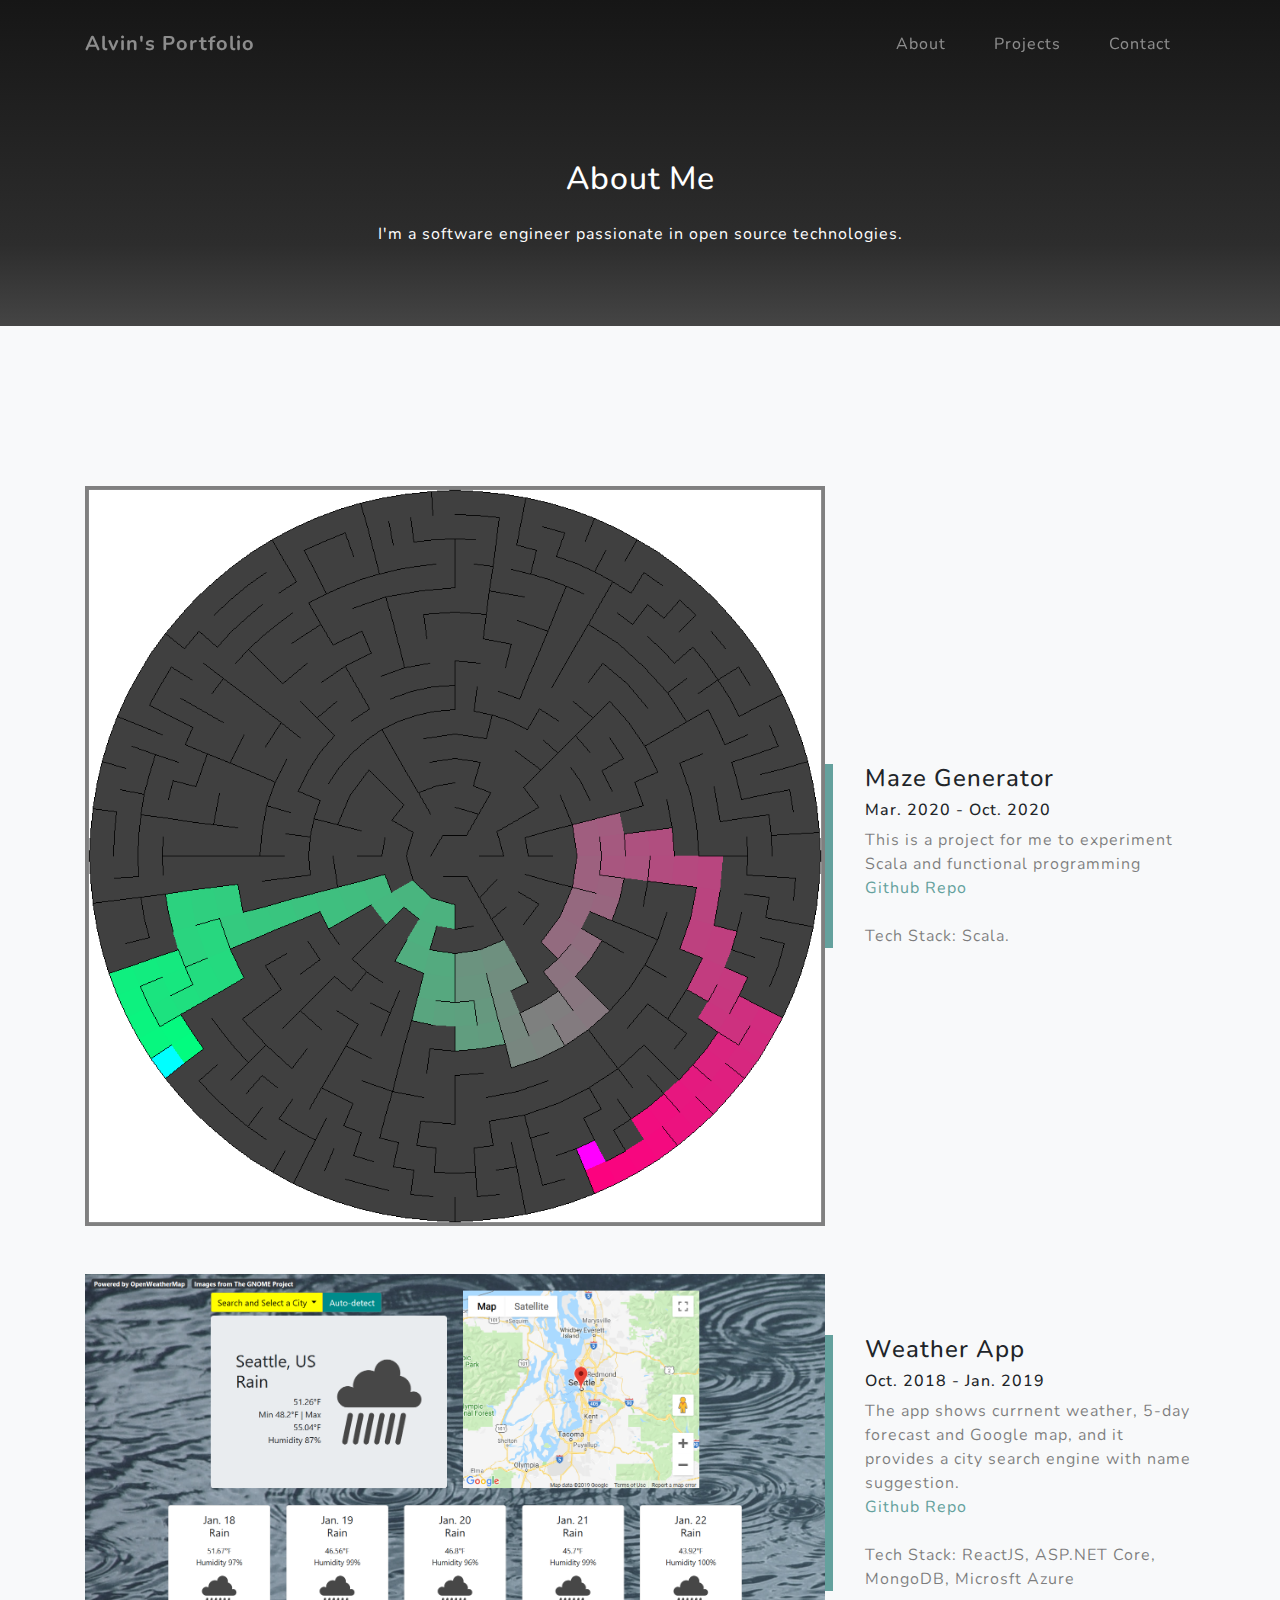
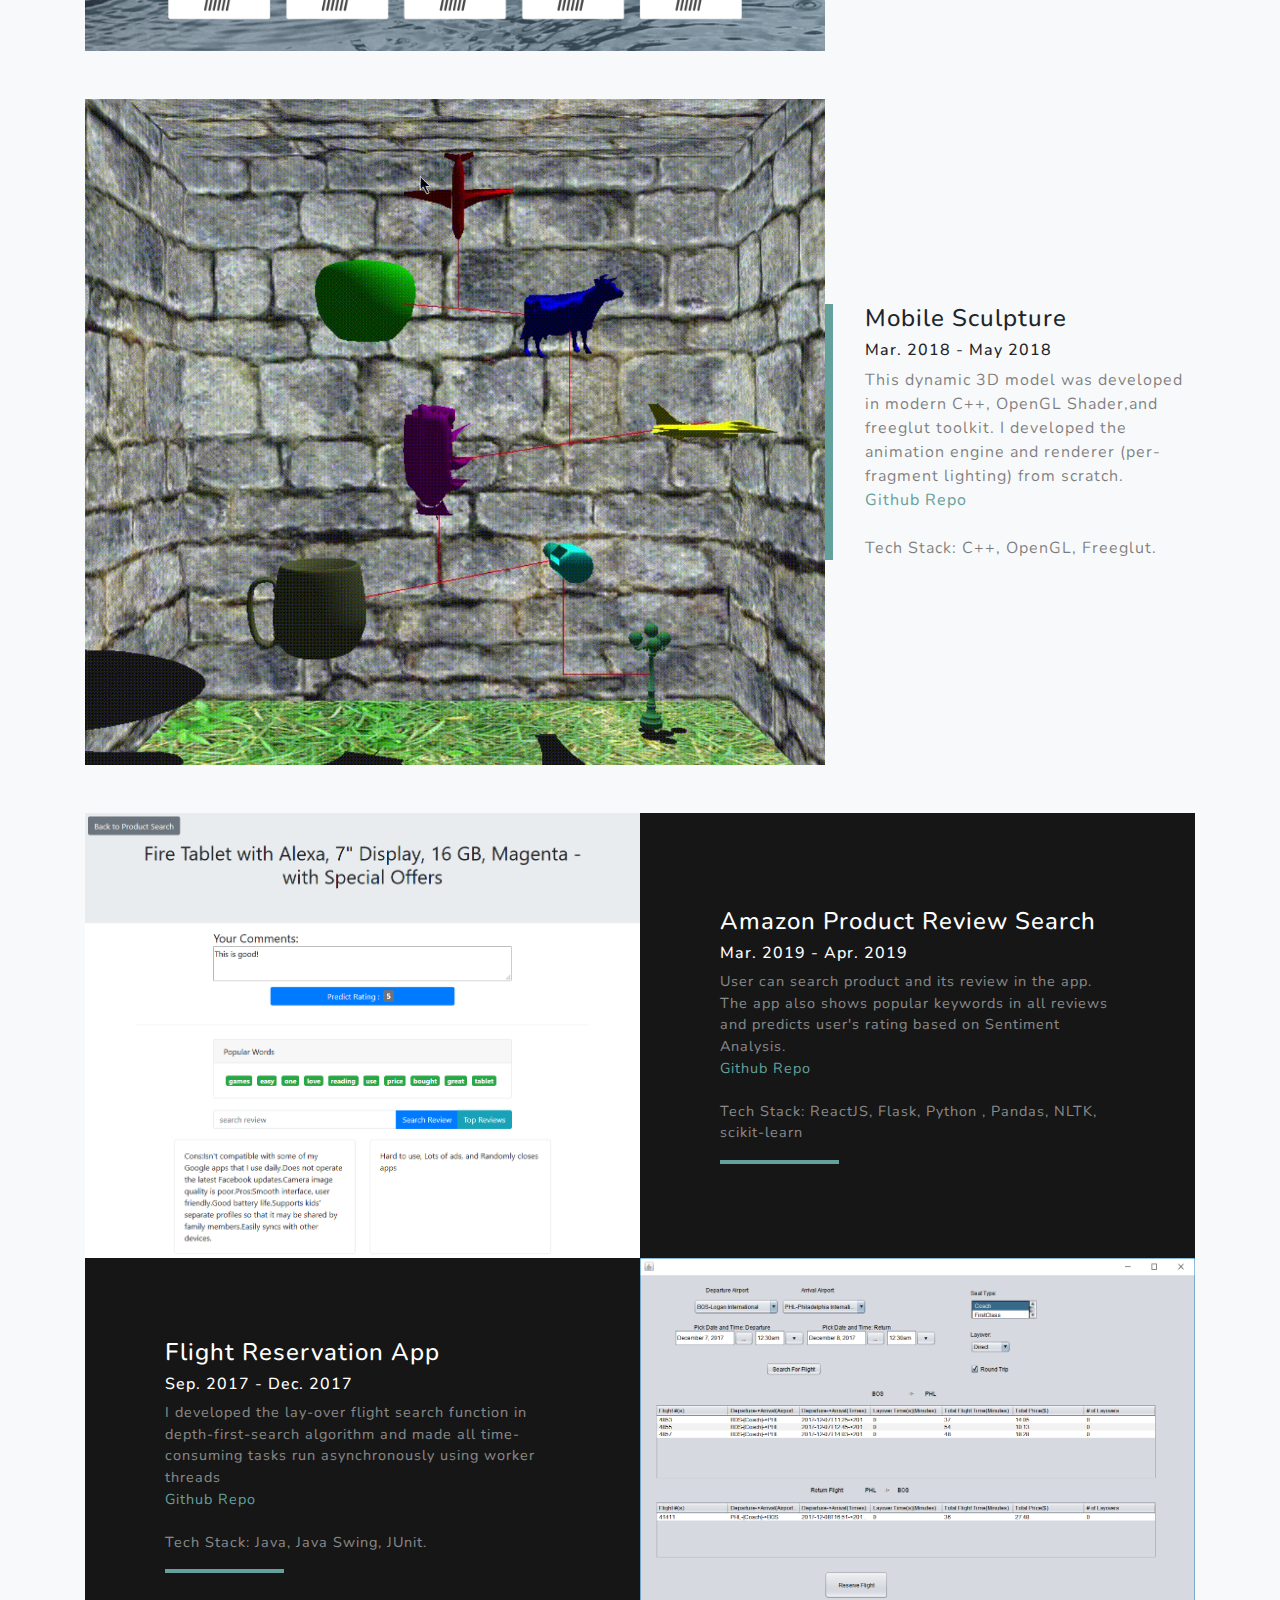
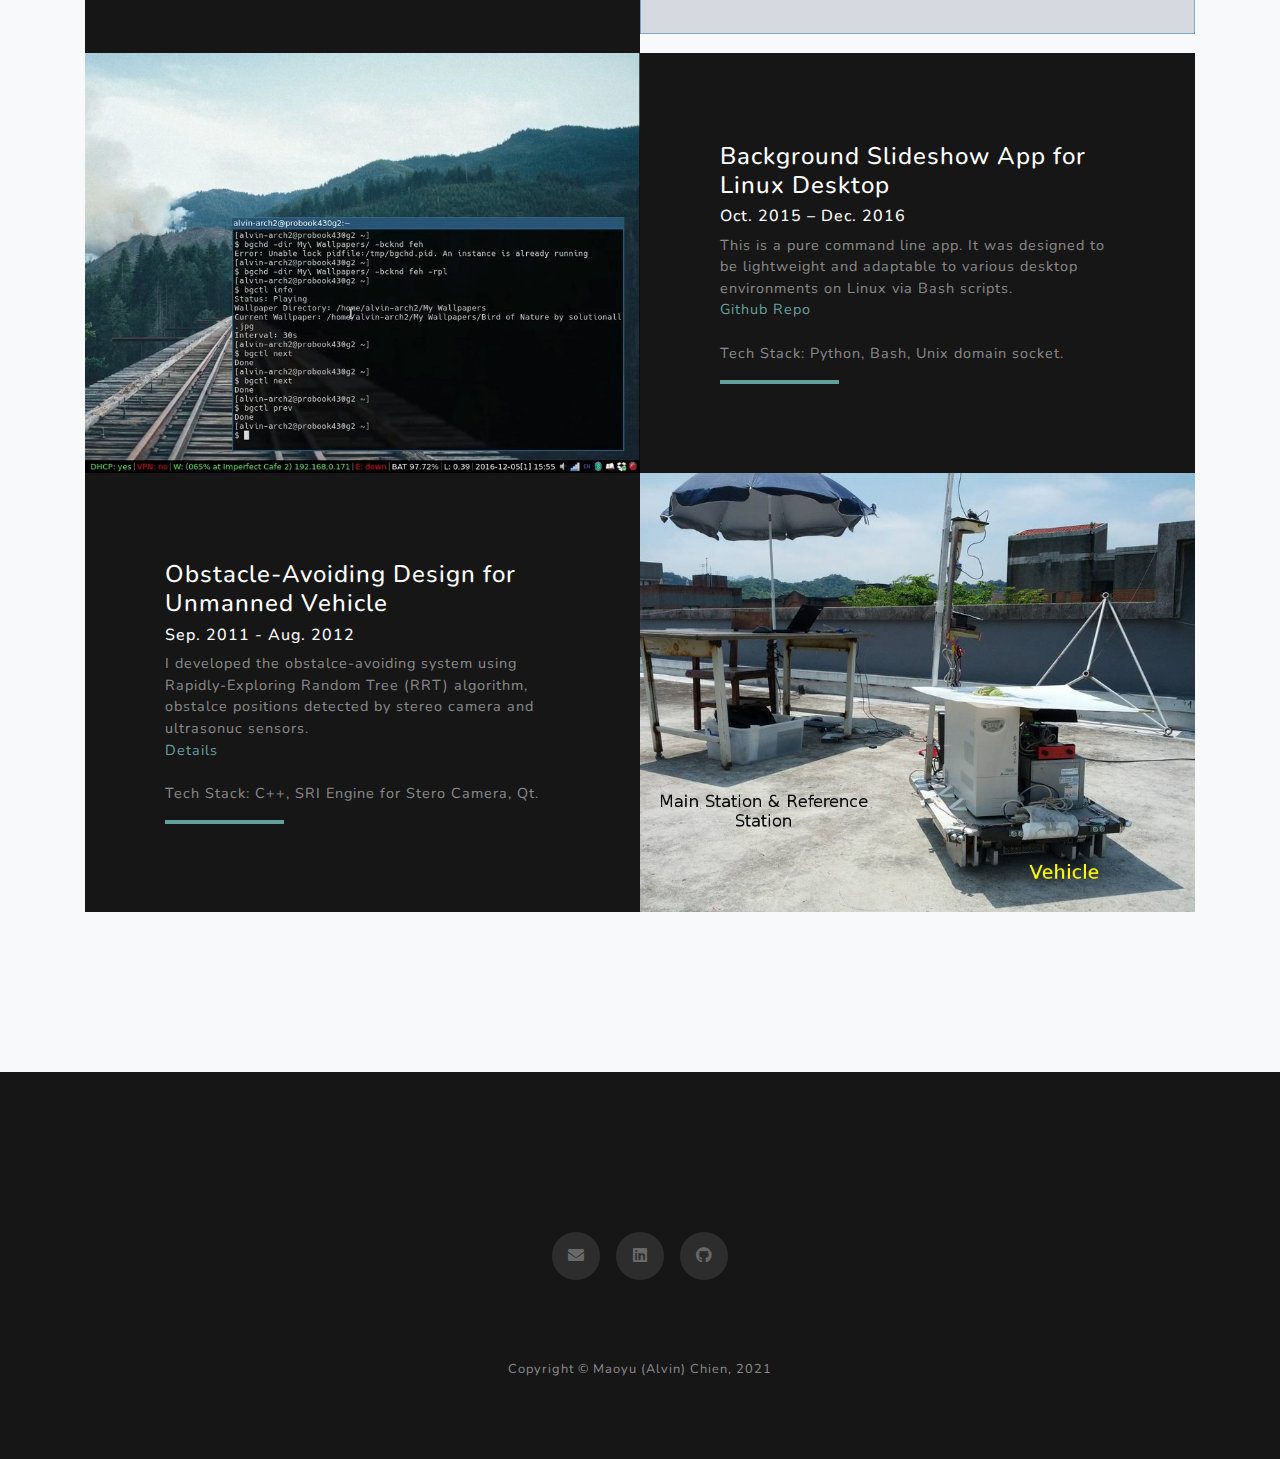
==== commit 2332aa90: "update" ====
--- a/index.html
+++ b/index.html
@@ -66,8 +66,6 @@
               <div class="text-white" style="list-style: none;">
                 <p>
                   I'm a software engineer passionate in open source technologies.
-                  I prefer Unix-style development environment because command pipeline is
-                  more powerful (and fun)!  
                 </p>
               </div>
           </div>
